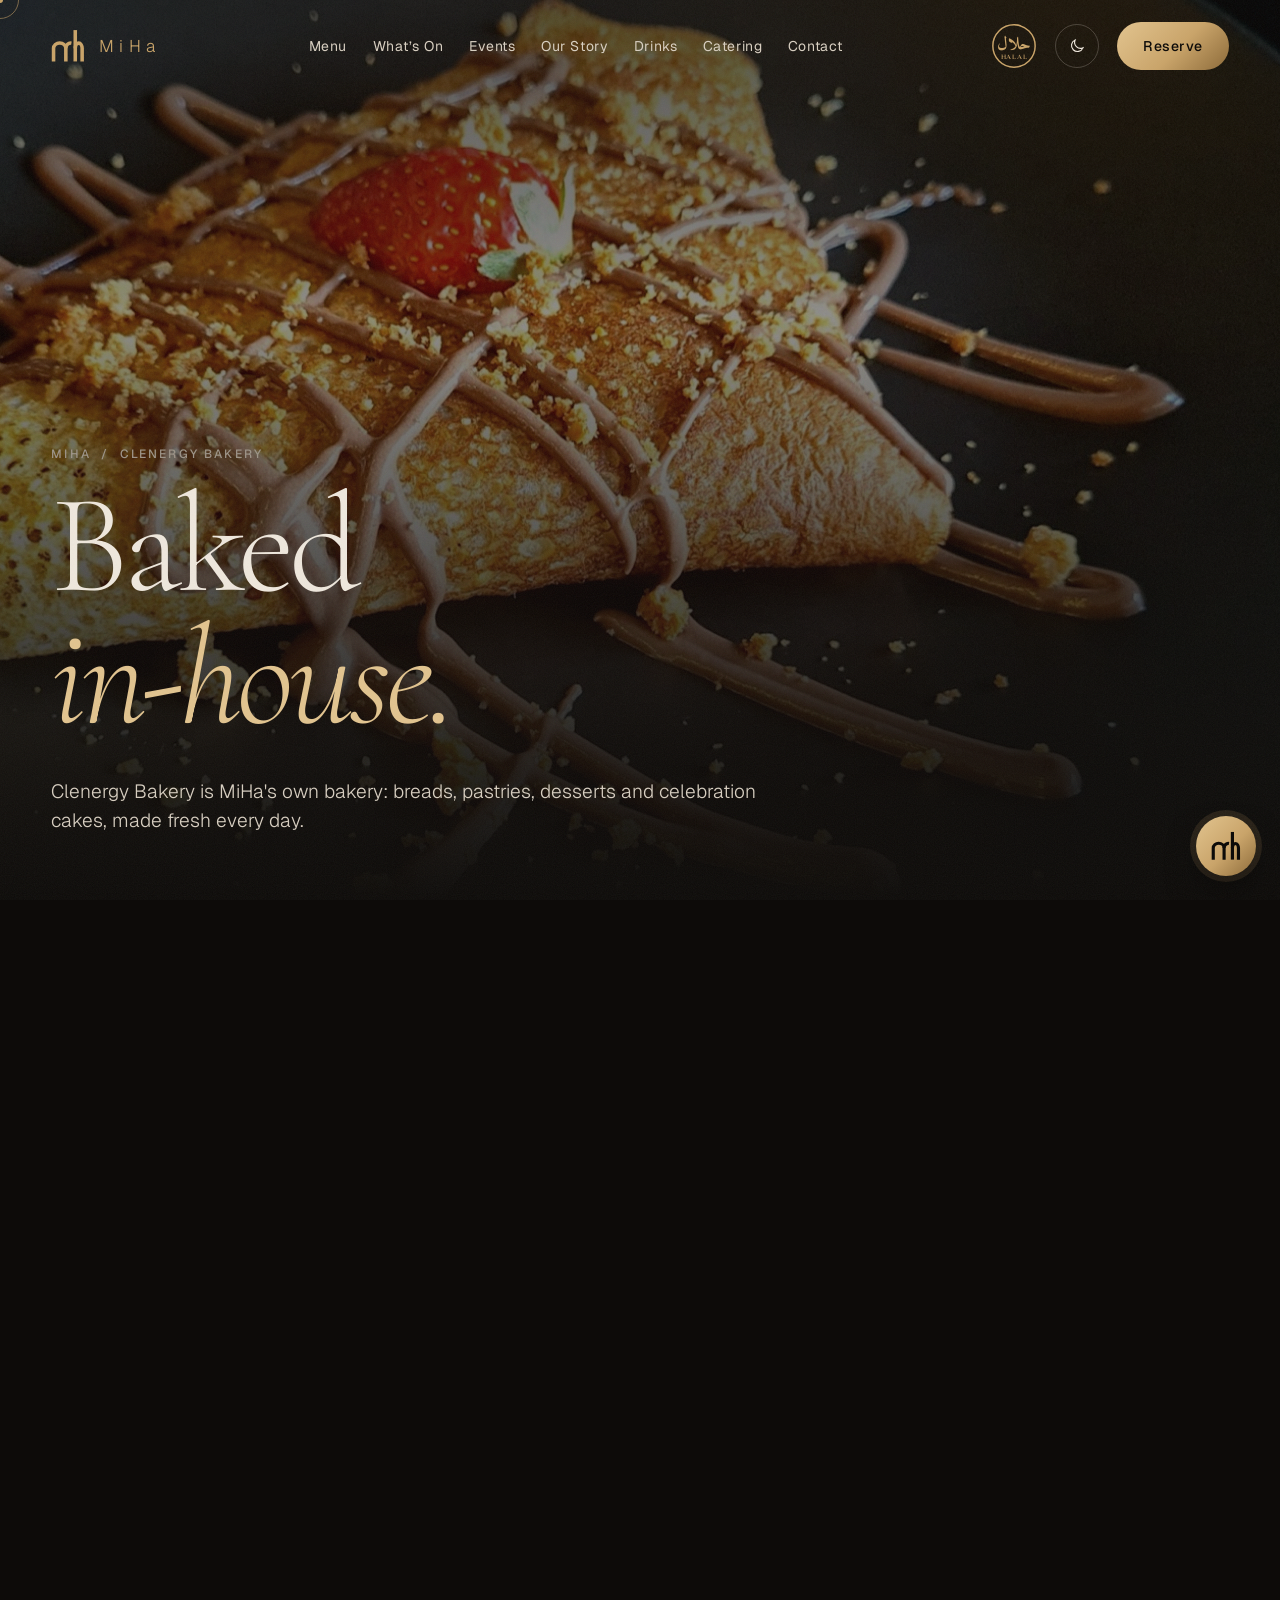
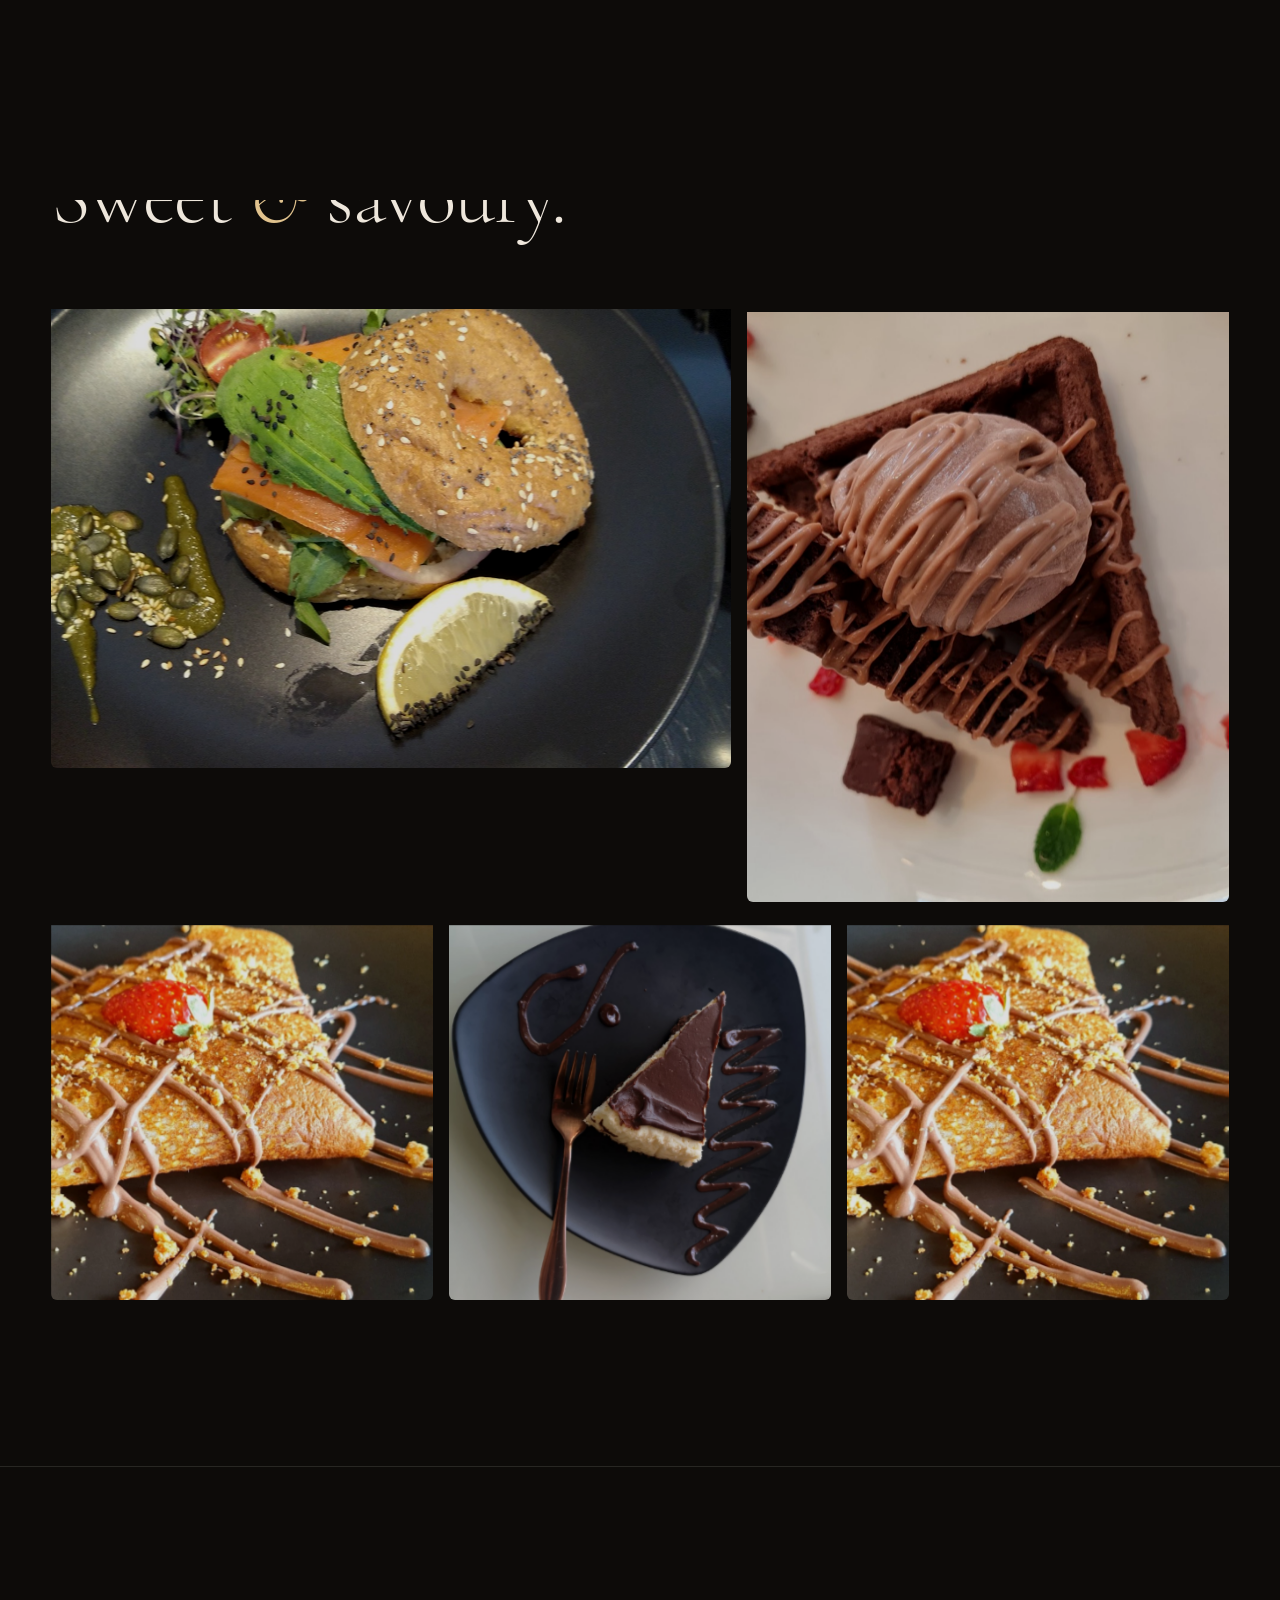
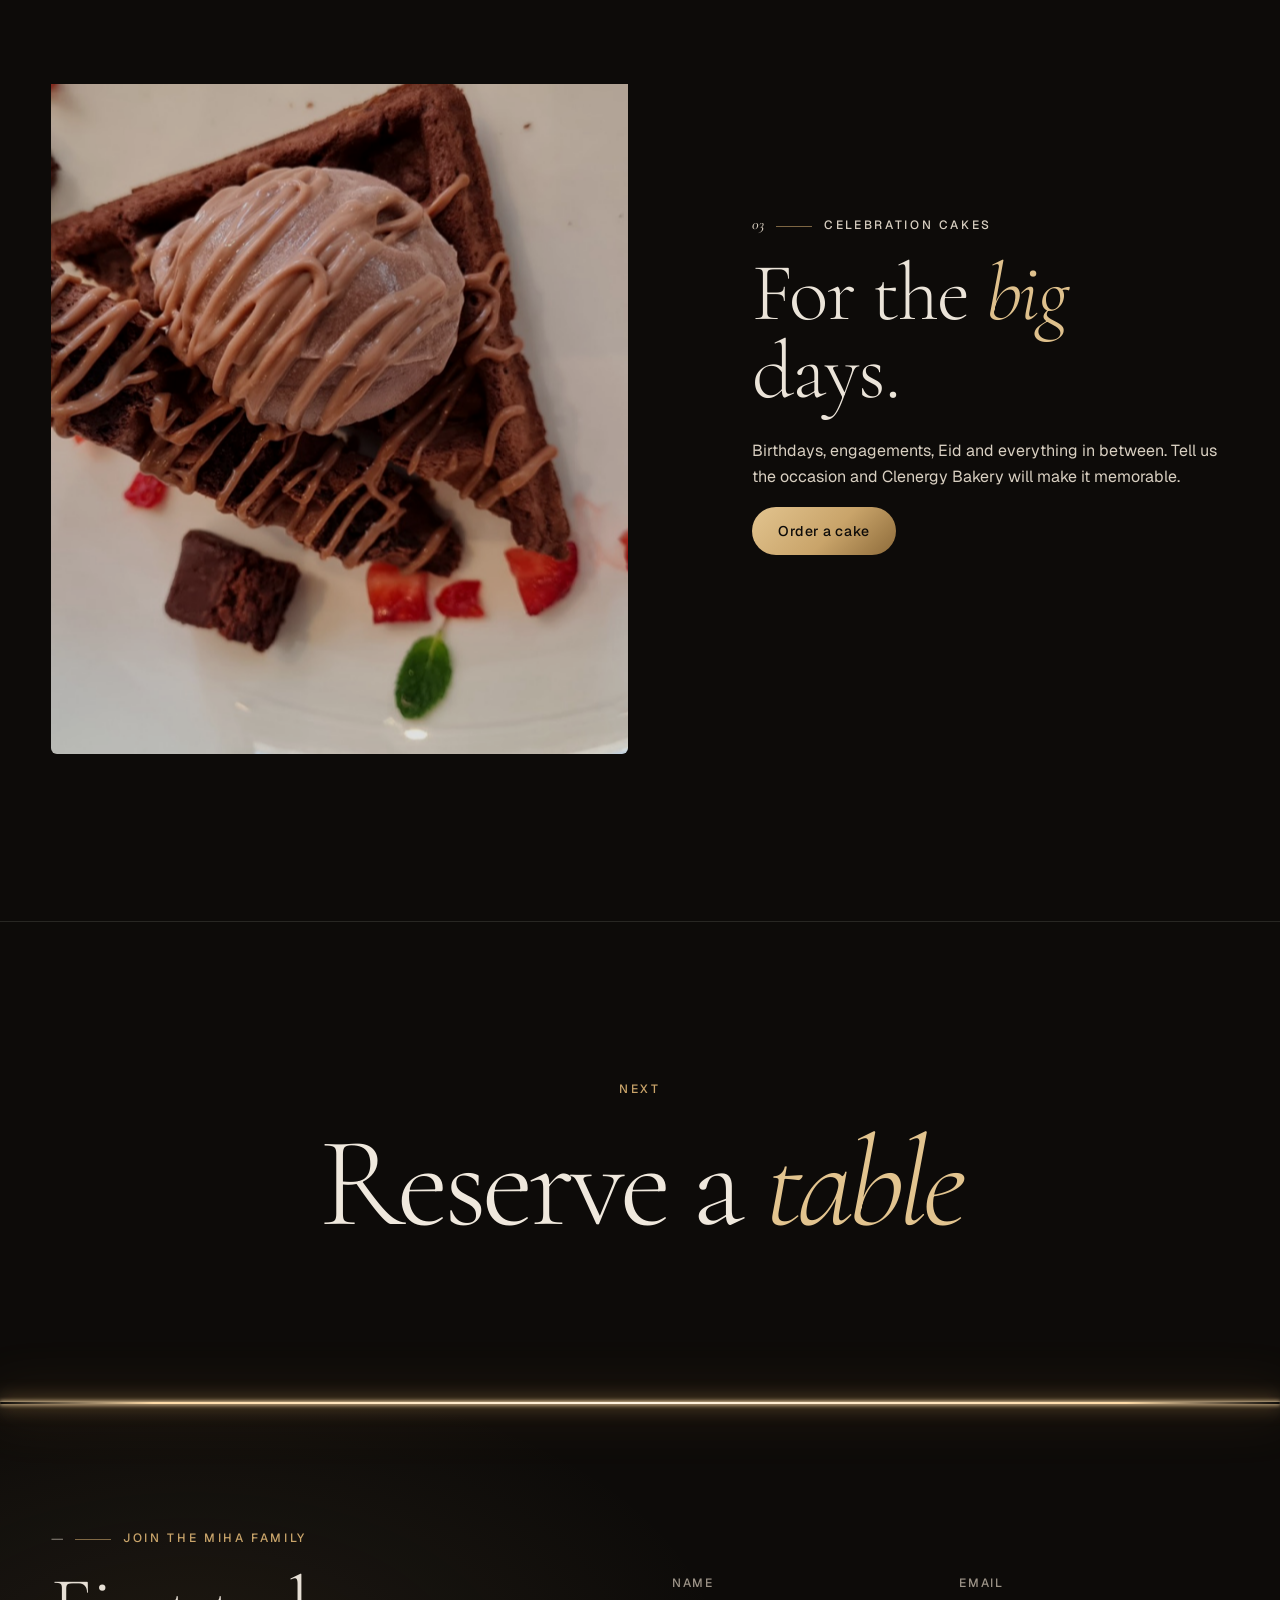
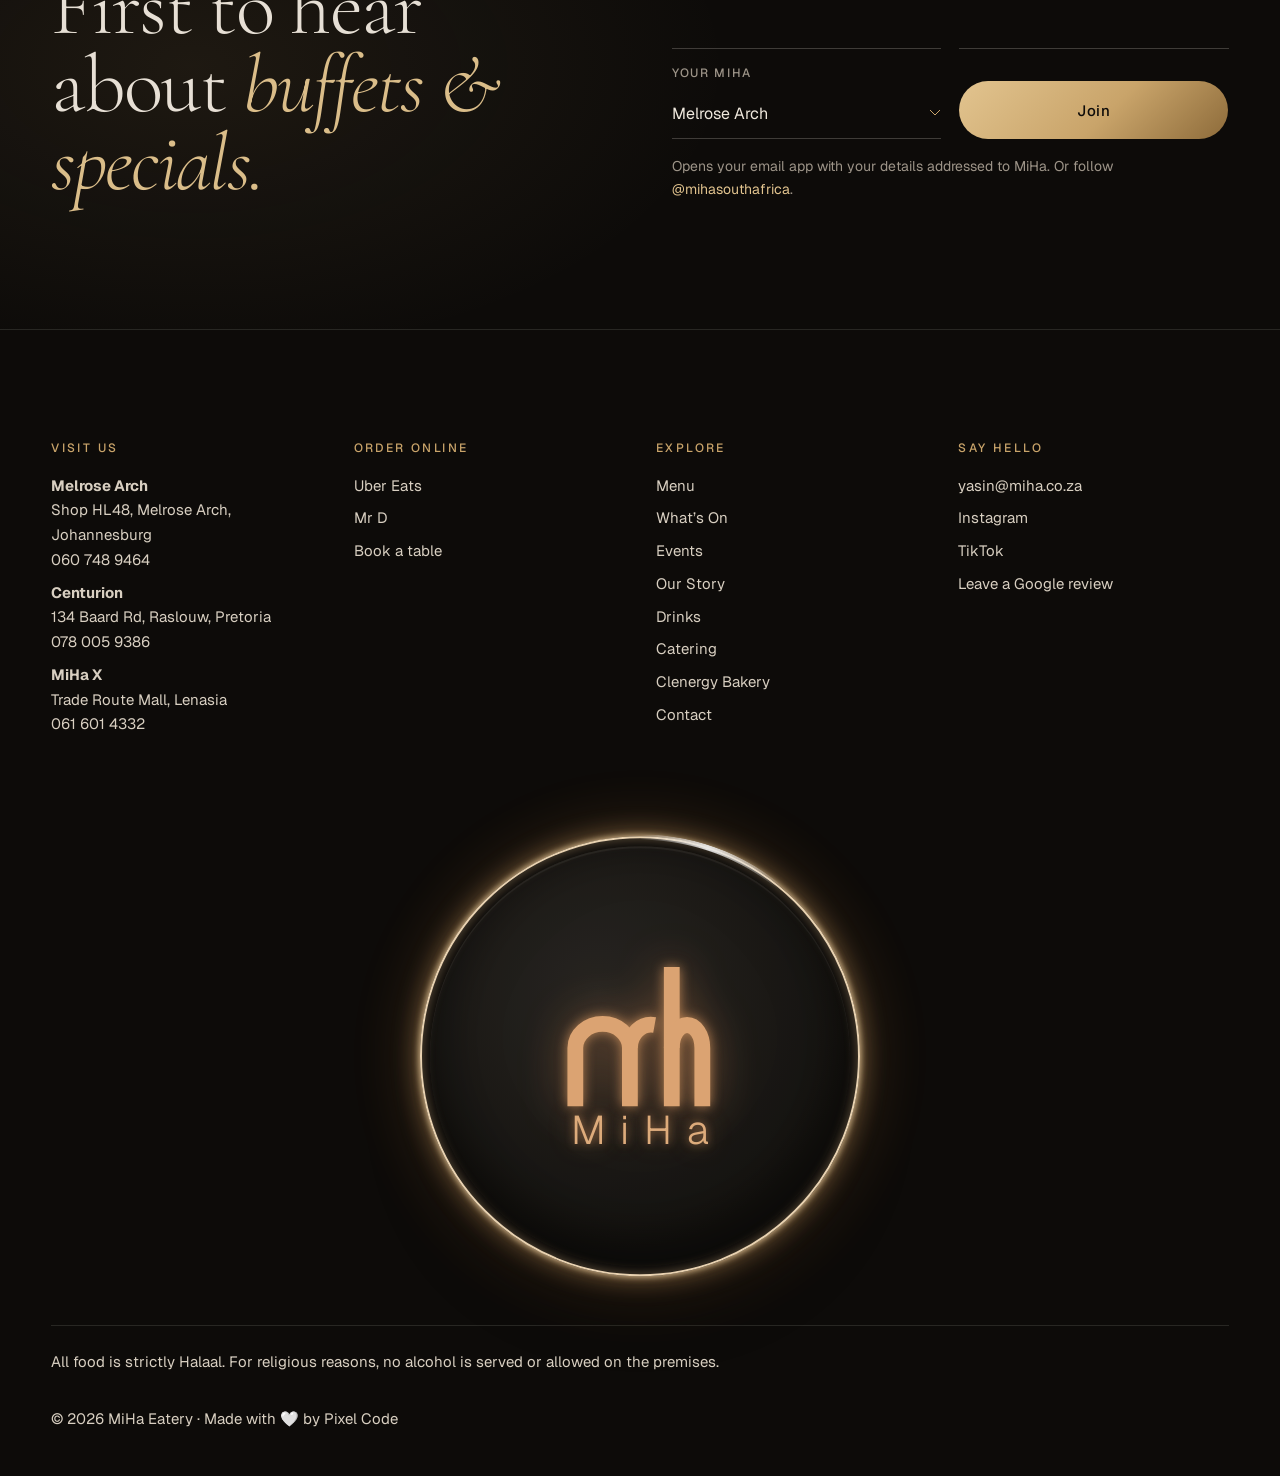
==== bakery.html @ 212f3169 "Menu v2 (signatures, search, My picks, kids & sides), luxury PDF menu, Drinks page, Ask MiHa deliver" ====
<!doctype html>
<html lang="en-ZA" class="no-js">
<head>
<meta charset="utf-8">
<meta name="viewport" content="width=device-width, initial-scale=1">
<title>Clenergy Bakery · MiHa Eatery</title>
<meta name="description" content="Clenergy Bakery: MiHa's in-house bakery for breads, pastries, desserts and celebration cakes.">
<meta name="theme-color" content="#0d0b09">
<meta property="og:type" content="website">
<meta property="og:site_name" content="MiHa Eatery">
<meta property="og:title" content="Clenergy Bakery · MiHa Eatery">
<meta property="og:description" content="Clenergy Bakery: MiHa's in-house bakery for breads, pastries, desserts and celebration cakes.">
<meta property="og:image" content="https://onlinepixelcode-collab.github.io/miha-website/img/brand/share.png?v=2">
<meta property="og:image:secure_url" content="https://onlinepixelcode-collab.github.io/miha-website/img/brand/share.png?v=2">
<meta property="og:image:type" content="image/png">
<meta property="og:image:width" content="1200">
<meta property="og:image:height" content="630">
<meta property="og:image:alt" content="MiHa Eatery logo">
<meta name="twitter:card" content="summary_large_image">
<meta name="twitter:title" content="Clenergy Bakery · MiHa Eatery">
<meta name="twitter:description" content="Clenergy Bakery: MiHa's in-house bakery for breads, pastries, desserts and celebration cakes.">
<meta name="twitter:image" content="https://onlinepixelcode-collab.github.io/miha-website/img/brand/share.png?v=2">
<link rel="icon" type="image/svg+xml" href="img/brand/mh-mark.svg">
<link rel="icon" type="image/png" sizes="32x32" href="img/brand/favicon-32.png">
<link rel="apple-touch-icon" href="img/brand/apple-touch-icon.png">
<link rel="preconnect" href="https://fonts.googleapis.com">
<link rel="preconnect" href="https://fonts.gstatic.com" crossorigin>
<link href="https://fonts.googleapis.com/css2?family=Amiri:wght@700&family=Cormorant+Garamond:ital,wght@0,300;0,400;0,500;0,700;1,300;1,400&family=Geist:wght@300;400;500;600&display=swap" rel="stylesheet">
<link rel="stylesheet" href="style.css?v=mws97zlf">
<script>document.documentElement.classList.replace('no-js','js');try{var t=localStorage.getItem('miha-theme');if(t)document.documentElement.dataset.theme=t}catch(e){}</script>
</head>
<body>
<a class="skip" href="#main">Skip to content</a>
<div class="curtain" aria-hidden="true"><svg class="mh curtain__mark" viewBox="40 50 440 430" fill="none" stroke="currentColor" stroke-width="46" aria-hidden="true"><path pathLength="1" d="M73 470V300a79.5 70 0 0 1 159 0v170"/><path pathLength="1" d="M232 300a62 68 0 0 1 72-67"/><path pathLength="1" d="M354 64v406"/><path pathLength="1" d="M354 300a44.5 67 0 0 1 89 0v170"/></svg><p class="curtain__word">MiHa</p></div>
<div class="cursor" aria-hidden="true"><div class="cursor__dot"></div><div class="cursor__ring"><span class="cursor__label"></span></div></div>
<div class="grain" aria-hidden="true"></div>

<header class="nav">
  <a class="nav__logo" href="index.html" data-title="MiHa" aria-label="MiHa Eatery, home"><svg class="mh " viewBox="40 50 440 430" fill="none" stroke="currentColor" stroke-width="46" aria-hidden="true"><path pathLength="1" d="M73 470V300a79.5 70 0 0 1 159 0v170"/><path pathLength="1" d="M232 300a62 68 0 0 1 72-67"/><path pathLength="1" d="M354 64v406"/><path pathLength="1" d="M354 300a44.5 67 0 0 1 89 0v170"/></svg><span>MiHa</span></a>
  <nav class="nav__links" aria-label="Main">
    <a href="menu.html">Menu</a>
    <a href="whats-on.html">What’s On</a>
    <a href="events.html">Events</a>
    <a href="story.html">Our Story</a>
    <a href="drinks.html">Drinks</a>
    <a href="catering.html">Catering</a>
    <a href="contact.html">Contact</a>
  </nav>
  <div class="nav__right">
    <span class="halal" role="img" aria-label="Strictly Halaal" title="Strictly Halaal"><svg viewBox="0 0 100 100" aria-hidden="true"><circle cx="50" cy="50" r="46" fill="none" stroke="currentColor" stroke-width="3.2"/><text x="50" y="56" text-anchor="middle" font-family="Amiri, 'Geeza Pro', 'Arabic Typesetting', serif" font-size="38" font-weight="700" fill="currentColor">حلال</text><text x="50" y="79" text-anchor="middle" font-family="'Cormorant Garamond', Georgia, serif" font-size="15" font-weight="700" letter-spacing="1.5" fill="currentColor">HALAL</text></svg></span>
    <button class="theme-toggle" type="button" aria-label="Switch to light theme"><svg class="i-moon" viewBox="0 0 24 24" fill="none" stroke="currentColor" stroke-width="1.5" aria-hidden="true"><path d="M20 14.5A8 8 0 019.5 4a8 8 0 1010.5 10.5z"/></svg><svg class="i-sun" viewBox="0 0 24 24" fill="none" stroke="currentColor" stroke-width="1.5" aria-hidden="true"><circle cx="12" cy="12" r="4"/><path d="M12 2v2M12 20v2M2 12h2M20 12h2M4.9 4.9l1.4 1.4M17.7 17.7l1.4 1.4M4.9 19.1l1.4-1.4M17.7 6.3l1.4-1.4"/></svg></button>
    <a class="btn btn--gold mag" href="reserve.html#book" data-cursor="Book"><span>Reserve</span></a>
    <button class="nav__burger" aria-label="Open menu" aria-expanded="false" aria-controls="drawer"><i></i><i></i></button>
  </div>
</header>
<div class="drawer" id="drawer" hidden>
  <nav aria-label="Mobile">
    <a href="index.html"><small>01</small>Home</a>
    <a href="menu.html"><small>02</small>Menu</a>
    <a href="whats-on.html"><small>03</small>What’s On</a>
    <a href="events.html"><small>04</small>Events</a>
    <a href="story.html"><small>05</small>Our Story</a>
    <a href="drinks.html"><small>06</small>Drinks</a>
    <a href="catering.html"><small>07</small>Catering</a>
    <a href="bakery.html"><small>08</small>Bakery</a>
    <a href="contact.html"><small>09</small>Contact</a>
    <a href="reserve.html#book"><small>10</small>Reserve</a>
  </nav>
  <p class="drawer__foot">Melrose Arch · Centurion<br>Strictly Halaal · Alcohol-free</p>
</div>
<main id="main">

<section class="phero">
  <div class="phero__media"><img src="img/miha/g-crepe.jpg" alt="" fetchpriority="high"></div>
  <div class="wrap">
    <p class="crumbs"><a href="index.html">MiHa</a> &nbsp;/&nbsp; Clenergy Bakery</p>
    <h1 class="display phero__title"><span class="line"><span>Baked</span></span><span class="line"><span><em>in-house.</em></span></span></h1>
    <div class="phero__row"><p class="lead">Clenergy Bakery is MiHa's own bakery: breads, pastries, desserts and celebration cakes, made fresh every day.</p></div>
  </div>
</section>
<section class="statement"><div class="wrap">
  <p class="eyebrow"><span class="num">01</span> The bakery</p>
  <p class="statement__text" data-words>Every loaf, pastry and dessert on the MiHa table starts in our own ovens. Proper butter, patient dough and nothing rushed.</p>
</div></section>
<section class="sec sec--line"><div class="wrap">
  <p class="eyebrow"><span class="num">02</span> From the ovens</p>
  <h2 class="h2">Sweet <em>&amp;</em> savoury.</h2>
  <div class="gallery">
    <figure class="g1" data-clip><img src="img/miha/g-bagel.jpg" alt="Clenergy Bakery breads" loading="lazy"></figure>
    <figure class="g2" data-clip><img src="img/miha/g-dessert-choc.jpg" alt="Caramel crunch cheesecake" loading="lazy"></figure>
    <figure class="g3" data-clip><img src="img/miha/g-crepe.jpg" alt="Freshly baked bread" loading="lazy"></figure>
    <figure class="g4" data-clip><img src="img/miha/g-tart.jpg" alt="Chocolate fondant" loading="lazy"></figure>
    <figure class="g5" data-clip><img src="img/miha/g-crepe.jpg" alt="Waffles with white chocolate and strawberries" loading="lazy"></figure>
  </div>
</div></section>
<section class="sec sec--line"><div class="wrap split">
  <figure class="split__img" data-clip><img src="img/miha/g-dessert-choc.jpg" alt="A slice of MiHa tiramisu" loading="lazy"></figure>
  <div class="split__txt">
    <p class="eyebrow"><span class="num">03</span> Celebration cakes</p>
    <h2 class="h2">For the <em>big</em> days.</h2>
    <p>Birthdays, engagements, Eid and everything in between. Tell us the occasion and Clenergy Bakery will make it memorable.</p>
    <p><a class="btn btn--gold mag" href="mailto:yasin@miha.co.za?subject=Celebration%20cake%20order"><span>Order a cake</span></a></p>
  </div>
</div></section>
<a class="next" href="reserve.html" data-title="Reserve a table" data-cursor="Next"><small>Next</small><strong>Reserve a <em>table</em></strong></a>
</main>

<section class="join" aria-labelledby="join-title">
  <div class="led led--edge" aria-hidden="true"></div>
  <div class="wrap join__grid">
    <div>
      <p class="eyebrow"><span class="num">—</span> Join the MiHa family</p>
      <h2 class="h2" id="join-title">First to hear about <em>buffets &amp; specials.</em></h2>
    </div>
    <form class="join__form" data-mailto="yasin@miha.co.za" data-subject="Join the MiHa family">
      <div class="field"><label for="j-name">Name</label><input id="j-name" name="name" autocomplete="name" required></div>
      <div class="field"><label for="j-email">Email</label><input id="j-email" name="email" type="email" autocomplete="email" required></div>
      <div class="field"><label for="j-branch">Your MiHa</label><select id="j-branch" name="branch"><option>Melrose Arch</option><option>Centurion</option><option>MiHa X Lenasia</option></select></div>
      <button class="btn btn--gold btn--lg mag" type="submit"><span>Join</span></button>
      <p class="form__note">Opens your email app with your details addressed to MiHa. Or follow <a href="https://www.instagram.com/mihasouthafrica/" target="_blank" rel="noopener">@mihasouthafrica</a>.</p>
      <p class="form__ok" hidden>Welcome to the family. Your email app should now be open, ready to send.</p>
    </form>
  </div>
</section>
<footer class="footer">
  <div class="wrap">
    <div class="footer__grid">
      <div><h3>Visit us</h3><p><b>Melrose Arch</b><br>Shop HL48, Melrose Arch, Johannesburg<br><a href="tel:+27607489464">060 748 9464</a></p><p><b>Centurion</b><br>134 Baard Rd, Raslouw, Pretoria<br><a href="tel:+27780059386">078 005 9386</a></p><p><b>MiHa X</b><br>Trade Route Mall, Lenasia<br><a href="tel:+27616014332">061 601 4332</a></p></div>
      <div><h3>Order online</h3><p><a href="https://www.ubereats.com/za/search?q=MiHa%20Melrose%20Arch" target="_blank" rel="noopener">Uber Eats</a></p><p><a href="https://www.mrdfood.com/" target="_blank" rel="noopener">Mr D</a></p><p><a href="reserve.html#book">Book a table</a></p></div>
      <div><h3>Explore</h3><p><a href="menu.html">Menu</a></p><p><a href="whats-on.html">What’s On</a></p><p><a href="events.html">Events</a></p><p><a href="story.html">Our Story</a></p><p><a href="drinks.html">Drinks</a></p><p><a href="catering.html">Catering</a></p><p><a href="bakery.html">Clenergy Bakery</a></p><p><a href="contact.html">Contact</a></p></div>
      <div><h3>Say hello</h3><p><a href="mailto:yasin@miha.co.za">yasin@miha.co.za</a></p><p><a href="https://www.instagram.com/mihasouthafrica/" target="_blank" rel="noopener">Instagram</a></p><p><a href="https://www.tiktok.com/@mihasouthafrica" target="_blank" rel="noopener">TikTok</a></p><p><a href="https://g.page/r/CccsfAQ77eEuEBM/review" target="_blank" rel="noopener">Leave a Google review</a></p></div>
    </div>
    <div class="footer__lockup sign" aria-hidden="true"><div class="sign__in"><svg class="mh " viewBox="40 50 440 430" fill="none" stroke="currentColor" stroke-width="46" aria-hidden="true"><path pathLength="1" d="M73 470V300a79.5 70 0 0 1 159 0v170"/><path pathLength="1" d="M232 300a62 68 0 0 1 72-67"/><path pathLength="1" d="M354 64v406"/><path pathLength="1" d="M354 300a44.5 67 0 0 1 89 0v170"/></svg><p>MiHa</p></div></div>
    <div class="footer__base">
      <p>All food is strictly Halaal. For religious reasons, no alcohol is served or allowed on the premises.</p>
      <p>© <span class="year">2026</span> MiHa Eatery · <span class="credit">Made with <span class="credit__heart" aria-label="love">🤍</span> by Pixel Code</span></p>
    </div>
  </div>
</footer>
<div class="mbar"><a href="reserve.html#book" class="mbar__main">Reserve</a><a href="tel:+27607489464">Call</a><a href="reserve.html#branches">Directions</a></div>
<script src="vendor/gsap.min.js?v=mws97zlf"></script>
<script src="vendor/ScrollTrigger.min.js?v=mws97zlf"></script>
<script src="vendor/lenis.min.js?v=mws97zlf"></script>
<script src="main.js?v=mws97zlf"></script>
<script src="concierge.js?v=mws97zlf"></script>
<script src="booking.js?v=mws97zlf"></script>
<script src="picks.js?v=mws97zlf"></script>
</body>
</html>
---- style.css ----
/* =========================================================
   MiHa Eatery — shared design system
   Ink, bone and brass. Cormorant Garamond + Geist.
   ========================================================= */
:root{
  --ink:#0d0b09;
  --ink-2:#15120f;
  --ink-3:#1e1a16;
  --bone:#efe8dd;
  --bone-2:#d8cfc1;
  --muted:#9d9488;
  --gold:#c9a46a;
  --gold-2:#e2c48f;
  --gold-deep:#8d6b3a;
  --line:rgba(239,232,221,.12);
  --line-2:rgba(239,232,221,.22);
  --serif:"Cormorant Garamond", "Times New Roman", serif;
  --sans:"Geist", system-ui, -apple-system, "Segoe UI", sans-serif;
  --wrap:1320px;
  --gut:clamp(20px,4vw,56px);
  --ease:cubic-bezier(.22,1,.36,1);
  --ease-io:cubic-bezier(.76,0,.24,1);
}
*,*::before,*::after{box-sizing:border-box}
html{-webkit-text-size-adjust:100%;scroll-behavior:auto}
html.lenis,html.lenis body{height:auto}
.lenis.lenis-smooth{scroll-behavior:auto!important}
body{margin:0;background:var(--ink);color:var(--bone);font:400 16px/1.65 var(--sans);-webkit-font-smoothing:antialiased;overflow-x:hidden}
img,video{display:block;max-width:100%}
a{color:inherit;text-decoration:none}
button{font:inherit;color:inherit;background:none;border:0;cursor:pointer}
h1,h2,h3,h4{margin:0;font-weight:400}
p{margin:0}
em{font-style:italic}
::selection{background:var(--gold);color:var(--ink)}
:focus-visible{outline:2px solid var(--gold);outline-offset:4px;border-radius:2px}

.wrap{width:100%;max-width:var(--wrap);margin-inline:auto;padding-inline:var(--gut)}
.skip{position:fixed;left:16px;top:-60px;z-index:200;background:var(--gold);color:var(--ink);padding:10px 16px;border-radius:40px;transition:top .3s}
.skip:focus{top:16px}

/* grain */
.grain{position:fixed;inset:-50%;z-index:90;pointer-events:none;opacity:.06;background-image:url("data:image/svg+xml,%3Csvg xmlns='http://www.w3.org/2000/svg' width='160' height='160'%3E%3Cfilter id='n'%3E%3CfeTurbulence type='fractalNoise' baseFrequency='.9' numOctaves='3' stitchTiles='stitch'/%3E%3C/filter%3E%3Crect width='100%25' height='100%25' filter='url(%23n)'/%3E%3C/svg%3E");animation:grain 8s steps(10) infinite}
@keyframes grain{0%,100%{transform:translate(0,0)}10%{transform:translate(-5%,-10%)}30%{transform:translate(3%,-15%)}50%{transform:translate(12%,9%)}70%{transform:translate(9%,4%)}90%{transform:translate(-1%,7%)}}

/* ---------- type ---------- */
.eyebrow{display:flex;align-items:center;gap:12px;font:500 12px/1 var(--sans);letter-spacing:.22em;text-transform:uppercase;color:var(--gold)}
.eyebrow .num{font-family:var(--serif);font-style:italic;font-size:15px;letter-spacing:0;text-transform:none;color:var(--bone-2)}
.eyebrow .num::after{content:"";display:inline-block;width:36px;height:1px;background:var(--gold);vertical-align:middle;margin-left:12px;opacity:.6}
.eyebrow .dot{width:6px;height:6px;border-radius:50%;background:var(--gold);box-shadow:0 0 0 4px rgba(201,164,106,.18)}
.h2{font:300 clamp(44px,6.4vw,104px)/.95 var(--serif);letter-spacing:-.02em;margin-top:22px}
.h2 em,.display em{color:var(--gold-2);font-weight:300}
.display{font:300 clamp(64px,11vw,190px)/.88 var(--serif);letter-spacing:-.035em}
.lead{font:300 clamp(18px,1.5vw,22px)/1.55 var(--sans);color:var(--bone-2);max-width:56ch}
.line{display:block;overflow:hidden;padding-bottom:.06em}
.line>span{display:block}
.muted{color:var(--muted)}

/* ---------- buttons ---------- */
.btn{position:relative;display:inline-flex;align-items:center;justify-content:center;gap:10px;min-height:48px;padding:0 26px;border-radius:999px;font:500 14px/1 var(--sans);letter-spacing:.04em;overflow:hidden;isolation:isolate;transition:transform .5s var(--ease),color .5s var(--ease),border-color .5s;will-change:transform}
.btn span{position:relative;z-index:2;display:inline-block;transition:transform .5s var(--ease)}
.btn::before{content:"";position:absolute;inset:0;z-index:1;border-radius:inherit;transform:translateY(101%);transition:transform .6s var(--ease)}
.btn:hover::before{transform:translateY(0)}
.btn:active{transform:scale(.97)}
.btn--gold{background:linear-gradient(135deg,var(--gold-2),var(--gold) 55%,var(--gold-deep));color:var(--ink)}
.btn--gold::before{background:var(--bone)}
.btn--ghost{border:1px solid var(--line-2);color:var(--bone)}
.btn--ghost::before{background:var(--bone)}
.btn--ghost:hover{color:var(--ink);border-color:var(--bone)}
.btn--lg{min-height:58px;padding:0 34px;font-size:15px}
.link-arrow{display:inline-flex;align-items:center;gap:8px;font:500 14px/1.2 var(--sans);letter-spacing:.03em;color:var(--bone);background:linear-gradient(var(--gold),var(--gold)) left bottom/0 1px no-repeat;padding:6px 0;transition:background-size .5s var(--ease),color .3s}
.link-arrow:hover{background-size:100% 1px;color:var(--gold-2)}

/* ---------- cursor ---------- */
.cursor{position:fixed;inset:0;pointer-events:none;z-index:150;display:none}
@media (hover:hover) and (pointer:fine){html.js .cursor{display:block} html.js body,html.js a,html.js button{cursor:none}}
.cursor__dot,.cursor__ring{position:absolute;left:0;top:0;border-radius:50%;transform:translate(-50%,-50%)}
.cursor__dot{width:6px;height:6px;background:var(--gold)}
.cursor__ring{width:38px;height:38px;border:1px solid rgba(201,164,106,.55);display:grid;place-items:center;transition:width .45s var(--ease),height .45s var(--ease),background .45s,border-color .45s}
.cursor__label{font:500 11px/1 var(--sans);letter-spacing:.14em;text-transform:uppercase;color:var(--ink);opacity:0;transition:opacity .3s}
.cursor.is-label .cursor__ring{width:92px;height:92px;background:var(--gold);border-color:var(--gold)}
.cursor.is-label .cursor__label{opacity:1}
.cursor.is-link .cursor__ring{width:58px;height:58px;border-color:var(--gold)}

/* ---------- loader ---------- */
.loader{position:fixed;inset:0;z-index:300;display:grid;place-items:center;pointer-events:none}
html.no-js .loader,html.seen .loader{display:none}
.loader__panel{position:absolute;left:0;right:0;height:50.5%;background:var(--ink)}
.loader__panel--top{top:0}.loader__panel--bottom{bottom:0}
.loader__inner{position:relative;text-align:center}
.loader__word{font:300 clamp(80px,16vw,220px)/1 var(--serif);letter-spacing:-.04em;display:flex;justify-content:center}
.loader__mi{display:inline-block;transform:translateX(-40vw);opacity:0}
.loader__ha{display:inline-block;transform:translateX(40vw);opacity:0;font-style:italic;color:var(--gold-2)}
.loader__line{width:min(320px,60vw);height:1px;background:var(--line);margin:22px auto 16px;overflow:hidden}
.loader__line i{display:block;height:100%;background:var(--gold);transform-origin:left;transform:scaleX(0)}
.loader__meta{display:flex;justify-content:space-between;width:min(320px,60vw);margin:auto;font:500 11px/1 var(--sans);letter-spacing:.22em;text-transform:uppercase;color:var(--muted)}
.loader__count{color:var(--gold)}

/* page curtain (transitions between pages) */
.curtain{position:fixed;inset:0;z-index:280;pointer-events:none;display:grid;place-items:center;background:var(--ink);transform:translateY(100%)}
.curtain__word{font:300 clamp(60px,10vw,140px)/1 var(--serif);letter-spacing:-.03em;opacity:0}
.curtain__word em{color:var(--gold-2)}
html.is-entering .curtain{transform:translateY(0)}

/* ---------- nav ---------- */
.nav{position:fixed;inset:0 0 auto;z-index:100;display:flex;align-items:center;justify-content:space-between;gap:24px;padding:22px var(--gut);transition:padding .5s var(--ease),background .5s,backdrop-filter .5s,transform .6s var(--ease)}
.nav.is-scrolled{padding-block:14px;background:rgba(13,11,9,.72);backdrop-filter:blur(14px) saturate(1.2);-webkit-backdrop-filter:blur(14px) saturate(1.2);border-bottom:1px solid var(--line)}
.nav.is-hidden{transform:translateY(-110%)}
.nav__logo{font:400 30px/1 var(--serif);letter-spacing:-.02em;display:flex;align-items:baseline}
.nav__logo em{color:var(--gold-2)}
.nav__links{display:flex;gap:32px}
.nav__links a{position:relative;font:400 14px/1 var(--sans);letter-spacing:.04em;color:var(--bone-2);padding:8px 0;transition:color .3s}
.nav__links a::after{content:"";position:absolute;left:0;right:0;bottom:2px;height:1px;background:var(--gold);transform:scaleX(0);transform-origin:right;transition:transform .5s var(--ease)}
.nav__links a:hover,.nav__links a[aria-current="page"]{color:var(--bone)}
.nav__links a:hover::after,.nav__links a[aria-current="page"]::after{transform:scaleX(1);transform-origin:left}
.nav__right{display:flex;align-items:center;gap:18px}
.nav__badge{font:500 11px/1 var(--sans);letter-spacing:.18em;text-transform:uppercase;color:var(--gold);border:1px solid rgba(201,164,106,.35);border-radius:999px;padding:9px 13px}
.nav__burger{display:none;width:48px;height:48px;border-radius:50%;border:1px solid var(--line-2);position:relative}
.nav__burger i{position:absolute;left:15px;right:15px;height:1px;background:var(--bone);transition:transform .5s var(--ease),top .5s var(--ease)}
.nav__burger i:first-child{top:20px}.nav__burger i:last-child{top:27px}
.nav__burger[aria-expanded="true"] i:first-child{top:23.5px;transform:rotate(45deg)}
.nav__burger[aria-expanded="true"] i:last-child{top:23.5px;transform:rotate(-45deg)}
.drawer{position:fixed;inset:0;z-index:95;background:var(--ink);display:flex;flex-direction:column;justify-content:center;padding:100px var(--gut) 40px;clip-path:inset(0 0 100% 0);transition:clip-path .8s var(--ease-io)}
.drawer.is-open{clip-path:inset(0 0 0 0)}
.drawer[hidden]{display:flex}
.drawer nav{display:flex;flex-direction:column;gap:6px}
.drawer nav a{font:300 clamp(40px,11vw,64px)/1.1 var(--serif);letter-spacing:-.02em;display:flex;align-items:baseline;gap:14px}
.drawer nav a small{font:500 12px var(--sans);color:var(--gold);letter-spacing:.1em}
.drawer__foot{margin-top:auto;color:var(--muted);font-size:14px;letter-spacing:.06em}

/* ---------- page hero (inner pages) ---------- */
.phero{position:relative;min-height:100svh;display:flex;align-items:flex-end;overflow:hidden;padding:140px 0 64px}
.phero__media{position:absolute;inset:0}
.phero__media img,.phero__media video{width:100%;height:100%;object-fit:cover;transform:scale(1.12)}
.phero::after{content:"";position:absolute;inset:0;background:linear-gradient(180deg,rgba(13,11,9,.55) 0%,rgba(13,11,9,.15) 35%,rgba(13,11,9,.85) 85%,var(--ink) 100%)}
.phero .wrap{position:relative;z-index:2}
.phero__title{margin:22px 0 28px}
.phero__row{display:flex;justify-content:space-between;align-items:flex-end;gap:32px;flex-wrap:wrap}
.crumbs{font:500 12px var(--sans);letter-spacing:.18em;text-transform:uppercase;color:var(--muted)}
.crumbs a:hover{color:var(--gold)}

/* ---------- home hero ---------- */
.hero{position:relative;height:100svh;min-height:680px;overflow:hidden;display:flex;align-items:flex-end}
.hero__media{position:absolute;inset:0}
.hero__media img,.hero__media video{width:100%;height:100%;object-fit:cover;transform:scale(1.15)}
.hero__veil{position:absolute;inset:0;background:radial-gradient(120% 80% at 70% 30%,transparent 0%,rgba(13,11,9,.35) 50%,rgba(13,11,9,.9) 100%),linear-gradient(180deg,rgba(13,11,9,.6),transparent 30%,transparent 55%,var(--ink))}
.hero__content{position:relative;z-index:3;padding-bottom:120px}
.hero__title{font:300 clamp(64px,10.5vw,184px)/.86 var(--serif);letter-spacing:-.04em;margin:26px 0 36px}
.hero__title em{color:var(--gold-2)}
.hero__foot{display:flex;justify-content:space-between;align-items:flex-end;gap:32px;flex-wrap:wrap}
.hero__lead{max-width:40ch;color:var(--bone-2);font-size:17px}
.hero__actions{display:flex;gap:12px;flex-wrap:wrap}
.hero__float{position:absolute;inset:0;z-index:2;pointer-events:none}
.fcard{position:absolute;display:flex;align-items:center;gap:12px;padding:8px 18px 8px 8px;border-radius:18px;background:rgba(21,18,15,.55);border:1px solid rgba(239,232,221,.14);backdrop-filter:blur(16px);-webkit-backdrop-filter:blur(16px);box-shadow:0 30px 60px -20px rgba(0,0,0,.6)}
.fcard img{width:56px;height:56px;border-radius:12px;object-fit:cover}
.fcard b{display:block;font:400 19px/1.1 var(--serif)}
.fcard span{font:500 10px/1.4 var(--sans);letter-spacing:.16em;text-transform:uppercase;color:var(--gold)}
.fcard--a{top:22%;right:8%}
.fcard--b{top:44%;right:24%}
.fcard--c{top:30%;right:38%}
.hero__ticker{position:absolute;left:0;right:0;bottom:0;z-index:3;border-top:1px solid var(--line);overflow:hidden;padding:16px 0;background:rgba(13,11,9,.4);backdrop-filter:blur(6px)}
.ticker__track{display:flex;gap:36px;width:max-content;animation:tick 38s linear infinite;font:400 15px/1 var(--serif);font-style:italic;letter-spacing:.03em;color:var(--bone-2);white-space:nowrap}
.ticker__track i{color:var(--gold);font-style:normal;font-size:10px;align-self:center}
@keyframes tick{to{transform:translateX(-50%)}}
.hero__scroll{position:absolute;right:var(--gut);bottom:84px;z-index:3;display:flex;flex-direction:column;align-items:center;gap:10px;font:500 10px var(--sans);letter-spacing:.24em;text-transform:uppercase;color:var(--muted);writing-mode:vertical-rl}
.hero__scroll i{width:1px;height:56px;background:linear-gradient(var(--gold),transparent);animation:drip 2.2s var(--ease) infinite}
@keyframes drip{0%{transform:scaleY(0);transform-origin:top}50%{transform:scaleY(1);transform-origin:top}51%{transform-origin:bottom}100%{transform:scaleY(0);transform-origin:bottom}}

/* ---------- statement ---------- */
.statement{padding:clamp(120px,16vw,220px) 0}
.statement__text{font:300 clamp(32px,4.4vw,68px)/1.12 var(--serif);letter-spacing:-.015em;margin-top:40px;max-width:22ch*2}
.statement__text .w{opacity:.16;transition:opacity .2s}
html.no-js .statement__text .w{opacity:1}
.statement__pills{display:grid;grid-template-columns:repeat(3,1fr);gap:16px;margin-top:72px}
.pill{display:flex;gap:16px;align-items:flex-start;padding:24px;border:1px solid var(--line);border-radius:20px;transition:border-color .5s,transform .5s var(--ease),background .5s}
.pill:hover{border-color:rgba(201,164,106,.45);transform:translateY(-3px);background:var(--ink-2)}
.pill svg{flex:none;width:28px;height:28px;fill:none;stroke:var(--gold);stroke-width:1.3}
.pill b{display:block;font:400 24px/1.1 var(--serif);margin-bottom:4px}
.pill span{color:var(--muted);font-size:14px}

/* ---------- signature wheel ---------- */
.signature{position:relative}
.signature__pin{position:relative;height:100svh;overflow:hidden;display:flex;align-items:center}
.signature__grid{position:relative;z-index:2}
.signature__copy{max-width:520px}
.sig-list{list-style:none;padding:0;margin:44px 0 36px;border-top:1px solid var(--line)}
.sig-list li{display:grid;grid-template-columns:44px 1fr auto;gap:16px;align-items:baseline;padding:18px 0;border-bottom:1px solid var(--line);cursor:pointer;transition:opacity .5s,padding .5s var(--ease)}
.sig-list li:not(.is-active){opacity:.38}
.sig-list li:hover{opacity:.8}
.sig-list li.is-active{padding-left:10px}
.sig-list__n{font:italic 300 18px var(--serif);color:var(--gold)}
.sig-list h3{font:400 28px/1.1 var(--serif)}
.sig-list p{color:var(--muted);font-size:14px;max-height:0;overflow:hidden;transition:max-height .6s var(--ease),margin .6s}
.sig-list li.is-active p{max-height:60px;margin-top:6px}
.sig-list__p{font:400 18px var(--serif);color:var(--gold-2)}
.wheel{position:absolute;top:50%;right:calc(-1 * min(46vw,620px));width:min(92vw,1240px);aspect-ratio:1;transform:translateY(-50%);z-index:1}
.wheel__disc{position:absolute;inset:0;border-radius:50%;background:radial-gradient(circle,#1d1915 0%,#120f0c 62%,transparent 63%);will-change:transform}
.wheel__ring{position:absolute;inset:6%;border-radius:50%;border:1px dashed rgba(201,164,106,.22)}
.wheel__ring::after{content:"";position:absolute;inset:18%;border-radius:50%;border:1px solid rgba(239,232,221,.06)}
.wheel__plate{position:absolute;left:50%;top:50%;width:30%;aspect-ratio:1;margin:-15% 0 0 -15%;transform:rotate(var(--a)) translateY(-118%) rotate(calc(-1 * var(--a)));}
.wheel__plate img{width:100%;height:100%;object-fit:cover;border-radius:50%;box-shadow:0 40px 80px -20px rgba(0,0,0,.85),0 0 0 1px rgba(239,232,221,.08);transform:rotate(var(--spin,0deg))}
.wheel__count{position:absolute;left:4%;top:50%;transform:translateY(-50%);display:none}

/* ---------- day (horizontal) ---------- */
.day{position:relative}
.day__pin{height:100svh;display:flex;flex-direction:column;justify-content:center;overflow:hidden;gap:48px}
.day__track{display:flex;gap:32px;padding-left:var(--gut);width:max-content;will-change:transform}
.slot{position:relative;width:min(36vw,520px);flex:none}
.slot__img{margin:0;aspect-ratio:4/5;overflow:hidden;border-radius:6px}
.slot__img img{width:100%;height:100%;object-fit:cover;transform:scale(1.08);transition:transform 1.2s var(--ease)}
.slot:hover .slot__img img{transform:scale(1.02)}
.slot__txt{position:absolute;left:24px;right:24px;bottom:24px;padding:22px;border-radius:14px;background:rgba(13,11,9,.62);backdrop-filter:blur(12px);-webkit-backdrop-filter:blur(12px);border:1px solid var(--line)}
.slot__time{font:300 44px/1 var(--serif);color:var(--gold-2);letter-spacing:-.02em}
.slot__txt h3{font:500 12px var(--sans);letter-spacing:.2em;text-transform:uppercase;margin:8px 0 8px}
.slot__txt p{color:var(--bone-2);font-size:15px}
.slot--end{display:flex;flex-direction:column;justify-content:center;gap:28px;padding:0 6vw 0 2vw;width:min(36vw,480px)}
.slot--end p{font:300 clamp(34px,3.4vw,52px)/1.1 var(--serif)}
.slot--end em{color:var(--muted);font-size:.55em;display:block;margin-top:10px}
.day__bar{margin:0 var(--gut);height:1px;background:var(--line)}
.day__bar i{display:block;height:100%;background:var(--gold);transform-origin:left;transform:scaleX(0)}

/* ---------- story / split ---------- */
.story{padding:clamp(110px,14vw,200px) 0}
.story__grid{display:grid;grid-template-columns:repeat(12,1fr);gap:24px;align-items:start}
.story__img{margin:0;overflow:hidden;border-radius:6px}
.story__img img{width:100%;height:100%;object-fit:cover}
.story__img--tall{grid-column:1/6;aspect-ratio:4/5}
.story__copy{grid-column:7/13;padding-top:4vw}
.story__copy .h2{margin-bottom:32px}
.story__lead{font:300 24px/1.45 var(--serif);color:var(--bone);margin-bottom:20px}
.story__lead strong{font-weight:500;color:var(--gold-2)}
.story__copy p+p{color:var(--muted)}
.story__img--small{grid-column:9/13;aspect-ratio:1;margin-top:-6vw}
.stats{display:grid;grid-template-columns:repeat(4,1fr);margin:48px 0 0;border-top:1px solid var(--line)}
.stats div{padding:22px 0 0}
.stats dt{font:500 11px var(--sans);letter-spacing:.18em;text-transform:uppercase;color:var(--muted);order:2}
.stats dd{margin:0 0 6px;font:300 clamp(48px,5vw,76px)/1 var(--serif);color:var(--gold-2);letter-spacing:-.03em}
.stats div{display:flex;flex-direction:column-reverse}

/* ---------- bleed ---------- */
.bleed{position:relative;height:120svh;overflow:hidden;display:flex;align-items:center}
.bleed__img{position:absolute;inset:-10% 0;margin:0}
.bleed__img img{width:100%;height:100%;object-fit:cover}
.bleed::after{content:"";position:absolute;inset:0;background:linear-gradient(180deg,var(--ink),rgba(13,11,9,.3) 25%,rgba(13,11,9,.3) 75%,var(--ink))}
.bleed__quote{position:relative;z-index:2;font:300 clamp(48px,7.4vw,128px)/.95 var(--serif);letter-spacing:-.03em}
.bleed__quote span{display:block}
.bleed__quote span+span{padding-left:12vw}
.bleed__quote em{color:var(--gold-2)}

/* ---------- menu ---------- */
.menu{padding:clamp(110px,14vw,200px) 0}
.menu__head{display:flex;justify-content:space-between;align-items:flex-end;gap:32px;flex-wrap:wrap;margin-bottom:72px}
.menu__grid{display:grid;grid-template-columns:1fr minmax(260px,.8fr) 1fr;gap:clamp(32px,4vw,72px);align-items:start}
.menu__img{margin:0;aspect-ratio:3/4;overflow:hidden;border-radius:999px 999px 6px 6px;position:sticky;top:110px}
.menu__img img{width:100%;height:100%;object-fit:cover}
.menu__cat{font:500 12px var(--sans);letter-spacing:.22em;text-transform:uppercase;color:var(--gold);margin:0 0 18px;padding-bottom:14px;border-bottom:1px solid var(--line)}
.menu__cat:not(:first-child){margin-top:52px}
.menu__list{list-style:none;padding:0;margin:0}
.menu__list li{display:grid;grid-template-columns:auto 1fr auto;column-gap:12px;align-items:baseline;padding:12px 0}
.menu__list span{font:400 24px/1.2 var(--serif)}
.menu__list i{border-bottom:1px dotted rgba(239,232,221,.28);transform:translateY(-6px)}
.menu__list b{font:400 20px var(--serif);color:var(--gold-2)}
.menu__list small{grid-column:1/-1;color:var(--muted);font-size:14px;margin-top:2px}

/* full menu page */
.mtabs{position:sticky;top:76px;z-index:20;background:rgba(13,11,9,.85);backdrop-filter:blur(12px);-webkit-backdrop-filter:blur(12px);border-block:1px solid var(--line)}
.mtabs__in{display:flex;gap:6px;overflow-x:auto;padding-block:12px;scrollbar-width:none}
.mtabs a{flex:none;padding:12px 18px;border-radius:999px;font:500 13px/1 var(--sans);letter-spacing:.08em;color:var(--bone-2);border:1px solid transparent;transition:all .4s var(--ease)}
.mtabs a:hover{border-color:var(--line-2);color:var(--bone)}
.mtabs a.is-active{background:var(--gold);color:var(--ink)}
.mfilters{display:flex;gap:10px;flex-wrap:wrap;margin-top:28px}
.mfilters button{padding:10px 16px;min-height:44px;border-radius:999px;border:1px solid var(--line-2);font:500 13px var(--sans);letter-spacing:.06em;color:var(--bone-2);transition:all .4s var(--ease)}
.mfilters button[aria-pressed="true"]{background:var(--bone);color:var(--ink);border-color:var(--bone)}
.msec{padding:96px 0 40px;scroll-margin-top:140px}
.msec__grid{display:grid;grid-template-columns:5fr 7fr;gap:clamp(32px,5vw,96px);align-items:start}
.msec__img{margin:0;aspect-ratio:4/5;overflow:hidden;border-radius:6px;position:sticky;top:160px}
.msec__img img{width:100%;height:100%;object-fit:cover}
.msec__title{font:300 clamp(48px,6vw,96px)/1 var(--serif);letter-spacing:-.02em;margin-bottom:28px}
.msec__title em{color:var(--gold-2)}
.dish{display:grid;grid-template-columns:1fr auto;gap:6px 18px;padding:22px 0;border-bottom:1px solid var(--line);transition:padding .5s var(--ease),opacity .4s}
.dish:hover{padding-left:12px}
.dish h3{font:400 28px/1.15 var(--serif);display:flex;align-items:center;gap:10px;flex-wrap:wrap}
.dish .price{font:400 22px var(--serif);color:var(--gold-2)}
.dish p{grid-column:1/-1;color:var(--muted);font-size:15px}
.tag{font:500 10px/1 var(--sans);letter-spacing:.14em;text-transform:uppercase;padding:6px 8px;border-radius:999px;border:1px solid rgba(201,164,106,.4);color:var(--gold)}
.dish.is-hidden{display:none}

/* ---------- homes ---------- */
.homes{padding:clamp(110px,14vw,200px) 0}
.homes__grid{display:grid;grid-template-columns:1fr 1fr;gap:24px;margin-top:64px}
.home{border:1px solid var(--line);border-radius:10px;overflow:hidden;background:var(--ink-2);transition:border-color .5s,transform .6s var(--ease)}
.home:hover{border-color:rgba(201,164,106,.4);transform:translateY(-4px)}
.home__img{display:block;aspect-ratio:16/10;overflow:hidden}
.home__img img{width:100%;height:100%;object-fit:cover;transition:transform 1.2s var(--ease)}
.home:hover .home__img img{transform:scale(1.04)}
.home__body{padding:clamp(24px,3vw,40px)}
.home__top{display:flex;justify-content:space-between;align-items:center;gap:16px;flex-wrap:wrap}
.home h3{font:300 44px/1 var(--serif);letter-spacing:-.02em}
.status{display:inline-flex;align-items:center;gap:8px;font:500 12px var(--sans);letter-spacing:.08em;color:var(--bone-2);padding:8px 12px;border-radius:999px;border:1px solid var(--line-2)}
.status i{width:8px;height:8px;border-radius:50%;background:var(--muted)}
.status.is-open i{background:#7fc28a;box-shadow:0 0 0 4px rgba(127,194,138,.18);animation:pulse 2s infinite}
.status.is-closed i{background:#c97a6a}
@keyframes pulse{50%{box-shadow:0 0 0 8px rgba(127,194,138,0)}}
.status em{font-style:normal}
.home__addr{color:var(--muted);margin:10px 0 22px}
.hours{width:100%;border-collapse:collapse;margin-bottom:28px}
.hours th,.hours td{padding:10px 0;border-top:1px solid var(--line);font-size:15px;text-align:left}
.hours th{font-weight:400;color:var(--muted)}
.hours td{text-align:right;font-variant-numeric:tabular-nums}
.hours tr.is-today th,.hours tr.is-today td{color:var(--gold-2)}
.home__actions{display:flex;align-items:center;gap:22px;flex-wrap:wrap}

/* ---------- cards (beyond) ---------- */
.beyond{padding:clamp(110px,14vw,200px) 0;border-top:1px solid var(--line)}
.beyond__grid{display:grid;grid-template-columns:repeat(3,1fr);gap:24px;margin-top:64px}
.bcard{display:block;transition:transform .6s var(--ease)}
.bcard:hover{transform:translateY(-4px)}
.bcard figure{margin:0 0 22px;aspect-ratio:4/5;overflow:hidden;border-radius:6px}
.bcard img{width:100%;height:100%;object-fit:cover;transition:transform 1.2s var(--ease)}
.bcard:hover img{transform:scale(1.04)}
.bcard h3{font:300 36px/1.05 var(--serif);margin-bottom:8px}
.bcard p{color:var(--muted);margin-bottom:12px}

/* ---------- reserve close ---------- */
.reserve{position:relative;min-height:100svh;display:flex;align-items:center;overflow:hidden;padding:120px 0}
.reserve__img{position:absolute;right:-12vw;top:50%;width:min(80vw,900px);aspect-ratio:1;margin:0;transform:translateY(-50%);border-radius:50%;overflow:hidden;opacity:.55}
.reserve__img img{width:100%;height:100%;object-fit:cover}
.reserve__inner{position:relative;z-index:2}
.reserve__title{font:300 clamp(64px,11vw,190px)/.86 var(--serif);letter-spacing:-.04em;margin:24px 0 28px}
.reserve__title em{color:var(--gold-2)}
.reserve__lead{font-size:18px;color:var(--bone-2);margin-bottom:36px}
.reserve__actions{display:flex;gap:12px;flex-wrap:wrap}
.reserve__small{margin-top:36px;color:var(--muted);font-size:14px}
.reserve__small a{color:var(--gold-2)}

/* ---------- generic sections for inner pages ---------- */
.sec{padding:clamp(100px,13vw,180px) 0}
.sec--line{border-top:1px solid var(--line)}
.split{display:grid;grid-template-columns:repeat(12,1fr);gap:24px;align-items:center}
.split__img{grid-column:1/7;margin:0;aspect-ratio:4/5;overflow:hidden;border-radius:6px}
.split__img img{width:100%;height:100%;object-fit:cover}
.split__txt{grid-column:8/13}
.split--rev .split__img{grid-column:7/13;order:2}
.split--rev .split__txt{grid-column:1/6}
.split__txt .h2{margin-bottom:28px}
.split__txt p{color:var(--bone-2);margin-bottom:16px}
.gallery{display:grid;grid-template-columns:repeat(12,1fr);gap:16px;margin-top:64px}
.gallery figure{margin:0;overflow:hidden;border-radius:6px}
.gallery img{width:100%;height:100%;object-fit:cover;transition:transform 1.2s var(--ease)}
.gallery figure:hover img{transform:scale(1.03)}
.g1{grid-column:span 7;aspect-ratio:16/11}.g2{grid-column:span 5;aspect-ratio:4/5}
.g3{grid-column:span 4;aspect-ratio:1}.g4{grid-column:span 4;aspect-ratio:1}.g5{grid-column:span 4;aspect-ratio:1}
.steps{display:grid;grid-template-columns:repeat(3,1fr);gap:24px;margin-top:64px;counter-reset:s}
.step{padding:32px;border:1px solid var(--line);border-radius:14px;transition:border-color .5s,transform .5s var(--ease)}
.step:hover{border-color:rgba(201,164,106,.4);transform:translateY(-3px)}
.step b{font:300 64px/1 var(--serif);color:var(--gold-2)}
.step h3{font:400 30px/1.1 var(--serif);margin:16px 0 10px}
.step p{color:var(--muted)}
.timeline{margin-top:64px;border-top:1px solid var(--line)}
.tl{display:grid;grid-template-columns:200px 1fr 1fr;gap:32px;padding:36px 0;border-bottom:1px solid var(--line);align-items:center}
.tl b{font:300 64px/1 var(--serif);color:var(--gold-2);letter-spacing:-.03em}
.tl h3{font:400 32px/1.1 var(--serif)}
.tl p{color:var(--muted)}

/* forms */
.form{display:grid;grid-template-columns:1fr 1fr;gap:18px}
.field{display:flex;flex-direction:column;gap:8px}
.field--full{grid-column:1/-1}
.field label{font:500 12px var(--sans);letter-spacing:.14em;text-transform:uppercase;color:var(--muted)}
.field input,.field select,.field textarea{font:400 16px var(--sans);color:var(--bone);background:transparent;border:0;border-bottom:1px solid var(--line-2);padding:14px 0;border-radius:0;transition:border-color .4s;-webkit-appearance:none;appearance:none}
.field select{background:url("data:image/svg+xml,%3Csvg xmlns='http://www.w3.org/2000/svg' width='12' height='8'%3E%3Cpath d='M1 1l5 5 5-5' fill='none' stroke='%23c9a46a'/%3E%3C/svg%3E") right center no-repeat}
.field select option{background:var(--ink)}
.field textarea{min-height:120px;resize:vertical}
.field input:focus,.field select:focus,.field textarea:focus{outline:none;border-color:var(--gold)}
.form__note{grid-column:1/-1;color:var(--muted);font-size:14px}
.form__ok{grid-column:1/-1;color:var(--gold-2);font:400 22px var(--serif)}

/* branch chooser (reserve page) */
.chooser{display:grid;grid-template-columns:1fr 1fr;gap:24px;margin-top:56px}
.choice{position:relative;min-height:70svh;border-radius:10px;overflow:hidden;display:flex;align-items:flex-end;padding:clamp(24px,3vw,44px);isolation:isolate}
.choice img{position:absolute;inset:0;width:100%;height:100%;object-fit:cover;z-index:-2;transition:transform 1.4s var(--ease)}
.choice::before{content:"";position:absolute;inset:0;z-index:-1;background:linear-gradient(180deg,transparent 30%,rgba(13,11,9,.92))}
.choice:hover img{transform:scale(1.05)}
.choice h3{font:300 clamp(48px,5vw,80px)/1 var(--serif);letter-spacing:-.02em;margin-bottom:10px}
.choice p{color:var(--bone-2);margin-bottom:22px}

/* ---------- next page link ---------- */
.next{display:block;padding:clamp(90px,12vw,170px) 0;border-top:1px solid var(--line);text-align:center;transition:background .6s}
.next:hover{background:var(--ink-2)}
.next small{font:500 12px var(--sans);letter-spacing:.22em;text-transform:uppercase;color:var(--gold)}
.next strong{display:block;font:300 clamp(64px,10vw,170px)/1 var(--serif);letter-spacing:-.04em;margin-top:18px;transition:letter-spacing .8s var(--ease)}
.next:hover strong{letter-spacing:-.01em}
.next strong em{color:var(--gold-2)}

/* ---------- footer ---------- */
.footer{padding:110px 0 36px;border-top:1px solid var(--line);background:var(--ink)}
.footer__grid{display:grid;grid-template-columns:repeat(4,1fr);gap:32px}
.footer h3{font:500 12px var(--sans);letter-spacing:.2em;text-transform:uppercase;color:var(--gold);margin-bottom:18px}
.footer p{color:var(--bone-2);margin-bottom:8px;font-size:15px}
.footer a{background:linear-gradient(var(--gold),var(--gold)) left bottom/0 1px no-repeat;transition:background-size .5s var(--ease),color .3s;padding:4px 0}
.footer a:hover{background-size:100% 1px;color:var(--gold-2)}
.footer .footer__word{font:300 clamp(120px,26vw,420px)/.8 var(--serif);letter-spacing:-.06em;text-align:center;margin:90px 0 40px;background:linear-gradient(180deg,var(--bone) 0%,rgba(239,232,221,.08) 100%);-webkit-background-clip:text;background-clip:text;color:transparent}
.footer__word em{background:linear-gradient(180deg,var(--gold-2),rgba(201,164,106,.08));-webkit-background-clip:text;background-clip:text}
.footer__base{display:flex;justify-content:space-between;gap:24px;flex-wrap:wrap;padding-top:24px;border-top:1px solid var(--line);font-size:13px;color:var(--muted)}

/* mobile bar */
.mbar{display:none}

/* ---------- reveal helpers (JS adds) ---------- */
html.js [data-reveal]{opacity:0;transform:translateY(40px)}
html.js [data-clip]{clip-path:inset(100% 0 0 0)}

/* ---------- responsive ---------- */
@media (max-width:1100px){
  .nav__links{display:none}
  .nav__burger{display:block}
  .nav__badge{display:none}
  .fcard--c{display:none}
}
@media (max-width:900px){
  .statement__pills,.beyond__grid,.steps{grid-template-columns:1fr}
  .story__grid,.split{grid-template-columns:1fr}
  .story__img--tall,.story__copy,.story__img--small,.split__img,.split__txt,.split--rev .split__img,.split--rev .split__txt{grid-column:1/-1;order:0}
  .story__img--small{margin-top:0;width:60%;justify-self:end}
  .stats{grid-template-columns:repeat(2,1fr)}
  .menu__grid{grid-template-columns:1fr}
  .menu__img{position:relative;top:0;max-height:70svh;width:100%}
  .homes__grid,.chooser{grid-template-columns:1fr}
  .msec__grid{grid-template-columns:1fr}
  .msec__img{position:relative;top:0;aspect-ratio:16/10}
  .footer__grid{grid-template-columns:1fr 1fr}
  .tl{grid-template-columns:1fr;gap:10px}
  .form{grid-template-columns:1fr}
  .gallery .g1,.gallery .g2{grid-column:span 12}
  .gallery .g3,.gallery .g4,.gallery .g5{grid-column:span 6}
  .slot{width:76vw}
  .slot--end{width:80vw}
  .signature__pin{height:auto;min-height:100svh;flex-direction:column;align-items:stretch;padding:110px 0 0}
  .wheel{position:relative;right:auto;top:auto;transform:none;width:150vw;margin:20px 0 -75vw -25vw}
  .fcard--b{display:none}
  .fcard--a{top:16%;right:6%}
  .mbar{display:grid;grid-template-columns:1.4fr 1fr 1fr;position:fixed;left:12px;right:12px;bottom:12px;z-index:99;border-radius:999px;overflow:hidden;background:rgba(21,18,15,.86);backdrop-filter:blur(14px);-webkit-backdrop-filter:blur(14px);border:1px solid var(--line-2)}
  .mbar a{display:grid;place-items:center;min-height:54px;font:500 14px var(--sans);letter-spacing:.04em}
  .mbar__main{background:var(--gold);color:var(--ink)}
  .footer{padding-bottom:100px}
  .hero__scroll{display:none}
  .bleed__quote span+span{padding-left:0}
}
@media (max-width:560px){
  .hero__content{padding-bottom:100px}
  .hero__actions .btn{flex:1 1 100%}
  .footer__grid{grid-template-columns:1fr}
  .gallery .g3,.gallery .g4,.gallery .g5{grid-column:span 12}
}
@media (prefers-reduced-motion:reduce){
  *,*::before,*::after{animation:none!important;transition:none!important}
  html.js [data-reveal]{opacity:1;transform:none}
  html.js [data-clip]{clip-path:none}
  .statement__text .w{opacity:1}
  .loader{display:none}
  .hero__media img,.phero__media img{transform:none}
}

/* ---------- hero reel (MiHa's own photos crossfading like film) ---------- */
.hero__reel img{position:absolute;inset:0;width:100%;height:100%;object-fit:cover;opacity:0;transform:scale(1.15);transition:opacity 1.6s var(--ease-io)}
.hero__reel img.is-on{opacity:1}
html.no-js .hero__reel img:first-child{opacity:1}
.hero__reel-nav{position:absolute;z-index:3;right:var(--gut);top:50%;transform:translateY(-50%);display:flex;flex-direction:column;gap:10px}
.hero__reel-nav i{display:block;width:2px;height:34px;background:rgba(239,232,221,.2);position:relative;overflow:hidden}
.hero__reel-nav i::after{content:"";position:absolute;inset:0;background:var(--gold);transform:scaleY(0);transform-origin:top}
.hero__reel-nav i.is-on::after{animation:reelbar 5.5s linear forwards}
@keyframes reelbar{to{transform:scaleY(1)}}
.beyond__grid + .beyond__grid{margin-top:24px}
.sec .beyond__grid{margin-top:64px}
@media (max-width:900px){.hero__reel-nav{display:none}}

/* cinematic grade so MiHa's bright studio shoot sits in the dark, gold mood */
.hero__reel img,.phero__media img,.bleed__img img,.choice img{filter:brightness(.62) contrast(1.12) saturate(.92) sepia(.08)}
.hero__veil{background:radial-gradient(110% 90% at 72% 35%,rgba(13,11,9,.05) 0%,rgba(13,11,9,.5) 55%,rgba(13,11,9,.94) 100%),linear-gradient(180deg,rgba(13,11,9,.7),transparent 28%,transparent 50%,var(--ink))}
.slot__img img,.bcard img,.story__img img,.split__img img,.gallery img,.msec__img img,.home__img img,.menu__img img{filter:brightness(.86) contrast(1.06) saturate(.95)}
.wheel__plate img{filter:brightness(.92) contrast(1.08)}
.slot__img{aspect-ratio:auto;height:min(60svh,640px)}
.slot{width:min(30vw,440px)}
.day__pin{gap:36px;padding-top:70px}
@media (max-width:900px){.slot{width:76vw}.slot__img{height:56svh}}

/* ---------- MiHa's own logo: the gold mh monogram + spaced wordmark ---------- */
.mh{display:block;color:var(--gold)}
.nav__logo{display:flex;align-items:center;gap:12px}
.nav__logo .mh{width:34px;height:auto}
.nav__logo span{font:300 17px/1 var(--sans);letter-spacing:.32em;color:var(--gold);padding-left:.1em}
.loader__mark{width:clamp(110px,14vw,170px);margin:0 auto 22px;color:var(--gold)}
.loader__mark path{stroke-dasharray:1;stroke-dashoffset:1}
.loader__word{font:300 clamp(22px,2.4vw,32px)/1 var(--sans);letter-spacing:.5em;color:var(--gold);padding-left:.5em;opacity:0;display:block}
.curtain{flex-direction:column;gap:18px}
.curtain__mark{width:90px;color:var(--gold);opacity:0}
.curtain__word{font:300 18px/1 var(--sans)!important;letter-spacing:.5em;color:var(--gold);padding-left:.5em}
.footer__lockup{display:flex;flex-direction:column;align-items:center;gap:clamp(18px,2vw,30px);margin:100px 0 70px}
.footer__lockup .mh{width:clamp(140px,22vw,300px)}
.footer .footer__lockup p{font:300 clamp(28px,5vw,72px)/1 var(--sans);letter-spacing:.55em;padding-left:.55em;color:var(--gold);margin:0}

/* reserve close: a real MiHa table, full-bleed */
.reserve__img{position:absolute;inset:0;right:0;top:0;width:auto;aspect-ratio:auto;transform:none;border-radius:0;opacity:1;margin:0;overflow:hidden}
.reserve__img img{width:100%;height:100%;object-fit:cover;filter:brightness(.55) contrast(1.1) saturate(.95) sepia(.06)}
.reserve::before{content:"";position:absolute;inset:0;z-index:1;background:linear-gradient(90deg,rgba(13,11,9,.92) 0%,rgba(13,11,9,.55) 45%,rgba(13,11,9,.1) 100%),linear-gradient(180deg,var(--ink),transparent 20%,transparent 80%,var(--ink))}
@media (max-width:900px){.hero__float{display:none}}

/* =========================================================
   STEP BOOKING FORM
   ========================================================= */
.bk{max-width:980px;margin:0 auto;border:1px solid var(--line);border-radius:22px;background:var(--ink-2);padding:clamp(22px,4vw,48px)}
.bk-head{margin-bottom:34px}
.bk-dots{list-style:none;display:grid;grid-template-columns:repeat(5,1fr);gap:8px;padding:0;margin:22px 0 14px}
.bk-dots button{display:flex;align-items:center;gap:10px;width:100%;min-height:44px;text-align:left;color:var(--muted);font:500 13px/1.2 var(--sans)}
.bk-dots i{flex:none;width:30px;height:30px;border-radius:50%;display:grid;place-items:center;font-style:normal;border:1px solid var(--line-2);transition:all .4s var(--ease)}
.bk-dots .is-current button{color:var(--bone)}
.bk-dots .is-current i{background:var(--gold);border-color:var(--gold);color:#0d0b09}
.bk-dots .is-done i{background:transparent;border-color:var(--gold);color:var(--gold)}
.bk-progress{height:2px;background:var(--line);border-radius:2px;overflow:hidden}
.bk-progress i{display:block;height:100%;background:linear-gradient(90deg,var(--gold-2),var(--gold));transform-origin:left;transform:scaleX(0);transition:transform .6s var(--ease)}
.bk-step{border:0;margin:0;padding:0;min-width:0;animation:bkIn .6s var(--ease)}
@keyframes bkIn{from{opacity:0;transform:translateY(14px)}}
.bk-title{font:300 clamp(34px,4vw,52px)/1.05 var(--serif);letter-spacing:-.02em;margin-bottom:26px;outline:none}
.bk-sub{margin:30px 0 12px;color:var(--bone-2)}
.bk-hint{color:var(--muted);font-size:14px;margin-top:14px}
.bk-branches{display:grid;grid-template-columns:1fr 1fr;gap:16px}
.bk-branch{position:relative;display:block;border-radius:16px;overflow:hidden;border:1px solid var(--line-2);cursor:pointer;transition:border-color .4s,transform .5s var(--ease)}
.bk-branch:hover{transform:translateY(-3px)}
.bk-branch input{position:absolute;opacity:0;pointer-events:none}
.bk-branch img{width:100%;aspect-ratio:16/10;object-fit:cover;filter:brightness(.8)}
.bk-branch span{display:block;padding:16px 18px}
.bk-branch b{display:block;font:400 28px/1.1 var(--serif);color:var(--bone)}
.bk-branch small{color:var(--muted);font-size:14px}
.bk-branch::after{content:"✓";position:absolute;top:14px;right:14px;width:34px;height:34px;border-radius:50%;display:grid;place-items:center;background:var(--gold);color:#0d0b09;font-weight:600;transform:scale(0);transition:transform .4s var(--ease)}
.bk-branch:has(input:checked){border-color:var(--gold);box-shadow:0 0 0 1px var(--gold)}
.bk-branch:has(input:checked)::after{transform:scale(1)}
.bk-branch:has(input:focus-visible){outline:2px solid var(--gold);outline-offset:3px}
.bk-dates{display:flex;gap:10px;overflow-x:auto;padding-bottom:10px;scroll-snap-type:x mandatory;scrollbar-width:thin}
.bk-date{flex:none;width:78px;padding:12px 6px;border-radius:14px;border:1px solid var(--line-2);display:flex;flex-direction:column;align-items:center;gap:2px;scroll-snap-align:start;color:var(--bone-2);transition:all .3s}
.bk-date b{font:400 28px/1.1 var(--serif);color:var(--bone)}
.bk-date small{font-size:11px;letter-spacing:.08em;text-transform:uppercase}
.bk-date:hover{border-color:var(--gold)}
.bk-date.is-on{background:var(--gold);border-color:var(--gold);color:#0d0b09}.bk-date.is-on b{color:#0d0b09}
.bk-times{margin-top:22px}
.bk-tgroup p{font:500 11px var(--sans);letter-spacing:.18em;text-transform:uppercase;color:var(--gold);margin:16px 0 10px}
.bk-trow{display:flex;flex-wrap:wrap;gap:8px}
.bk-time{min-width:78px;min-height:44px;padding:0 14px;border-radius:999px;border:1px solid var(--line-2);color:var(--bone);font:500 14px var(--sans);font-variant-numeric:tabular-nums;transition:all .3s}
.bk-time:hover{border-color:var(--gold)}
.bk-time.is-on{background:var(--gold);border-color:var(--gold);color:#0d0b09}
.bk-guests{display:inline-flex;align-items:center;gap:22px;padding:8px;border:1px solid var(--line-2);border-radius:999px}
.bk-guests button{width:52px;height:52px;border-radius:50%;background:var(--ink-3);color:var(--bone);font-size:24px;transition:background .3s}
.bk-guests button:hover{background:var(--gold);color:#0d0b09}
.bk-guests output{min-width:48px;text-align:center;font:300 44px/1 var(--serif);color:var(--bone)}
.bk-occ{display:flex;flex-wrap:wrap;gap:8px}
.bk-occ label{position:relative;cursor:pointer}
.bk-occ input{position:absolute;opacity:0}
.bk-occ span{display:inline-flex;align-items:center;min-height:44px;padding:0 16px;border-radius:999px;border:1px solid var(--line-2);color:var(--bone-2);font-size:14px;transition:all .3s}
.bk-occ input:checked+span{background:var(--bone);color:var(--ink);border-color:var(--bone)}
.bk-occ input:focus-visible+span{outline:2px solid var(--gold);outline-offset:2px}
.bk .field input,.bk .field textarea{color:var(--bone)}
.bk-err{display:none;color:#e0907c;font-size:13px}
.field.is-bad .bk-err{display:block}.field.is-bad input{border-color:#e0907c}
.bk-review dl{margin:0;border-top:1px solid var(--line)}
.bk-review dl div{display:grid;grid-template-columns:140px 1fr;gap:16px;padding:16px 0;border-bottom:1px solid var(--line)}
.bk-review dt{font:500 12px var(--sans);letter-spacing:.14em;text-transform:uppercase;color:var(--muted);padding-top:4px}
.bk-review dd{margin:0;font:400 24px/1.2 var(--serif);color:var(--bone)}
.bk-review dd small{display:block;font:400 14px var(--sans);color:var(--muted);margin-top:4px}
.bk-final{display:flex;flex-wrap:wrap;align-items:center;gap:14px 22px;margin-top:30px}
.bk-nav{display:flex;justify-content:space-between;gap:12px;margin-top:36px;padding-top:24px;border-top:1px solid var(--line)}
.bk-nav .bk-next{margin-left:auto}
.bk-next:disabled{opacity:.35;cursor:not-allowed;transform:none}
@media (max-width:760px){
  .bk-dots{grid-template-columns:repeat(5,auto);justify-content:space-between}
  .bk-dots span{display:none}
  .bk-branches{grid-template-columns:1fr}
  .bk-review dl div{grid-template-columns:1fr;gap:4px}
  .bk-nav .btn{flex:1}
  .bk-final .btn{flex:1 1 100%}
}

/* =========================================================
   MiHa SIGN: logo glowing through a dark disc (as in the restaurant)
   ========================================================= */
.sign{position:relative;display:grid;place-items:center;aspect-ratio:1;border-radius:50%;background:radial-gradient(circle at 40% 35%,#2a2724,#161412 70%);box-shadow:inset 0 2px 0 rgba(255,255,255,.05),inset 0 -20px 60px rgba(0,0,0,.6),0 40px 90px -30px rgba(0,0,0,.8)}
.sign__in{display:flex;flex-direction:column;align-items:center;gap:6%;width:58%}
.sign .mh{width:62%;color:#f0b37e;filter:drop-shadow(0 0 6px rgba(240,170,110,.75)) drop-shadow(0 0 22px rgba(232,150,90,.45))}
.sign p{margin:0;font:300 clamp(18px,3.4vw,46px)/1 var(--sans);letter-spacing:.38em;padding-left:.38em;color:#f3bd8a;text-shadow:0 0 8px rgba(240,170,110,.7),0 0 26px rgba(232,150,90,.4)}
.footer__lockup.sign{width:min(78vw,420px);margin:90px auto 70px}
.footer__lockup.sign .mh{width:62%}
.footer .footer__lockup.sign p{font-size:clamp(22px,3.2vw,40px);letter-spacing:.38em;padding-left:.38em;color:#f3bd8a}

/* =========================================================
   STEP INSIDE: MiHa's moon portal opens as you scroll
   ========================================================= */
.portal{position:relative;height:100svh;overflow:hidden;display:grid;place-items:center;background:var(--ink)}
.portal__img{position:absolute;inset:0;margin:0;clip-path:circle(16% at 50% 50%);will-change:clip-path}
.portal__img img{width:100%;height:100%;object-fit:cover;filter:brightness(.78) contrast(1.06)}
.portal__ring{position:absolute;left:50%;top:50%;width:32vmin;aspect-ratio:1;border-radius:50%;transform:translate(-50%,-50%);box-shadow:0 0 0 2px rgba(255,236,200,.85),0 0 30px 6px rgba(255,220,170,.45),inset 0 0 30px 4px rgba(255,220,170,.25);pointer-events:none}
.portal__copy{position:absolute;left:0;right:0;bottom:8svh;z-index:2;text-align:center}
.portal__copy .h2{margin-top:14px;text-shadow:0 4px 40px rgba(0,0,0,.6)}
.portal__copy .eyebrow{justify-content:center}
html.no-js .portal__img{clip-path:none}

/* =========================================================
   THEME TOGGLE + LIGHT THEME
   ========================================================= */
.theme-toggle{width:44px;height:44px;border-radius:50%;border:1px solid var(--line-2);display:grid;place-items:center;color:var(--bone);transition:border-color .3s,transform .5s var(--ease)}
.theme-toggle:hover{border-color:var(--gold);transform:rotate(20deg)}
.theme-toggle svg{width:18px;height:18px}
.theme-toggle .i-sun{display:none}
html[data-theme="light"] .theme-toggle .i-sun{display:block}
html[data-theme="light"] .theme-toggle .i-moon{display:none}

html[data-theme="light"]{
  --ink:#f7f2ea; --ink-2:#efe7da; --ink-3:#e5dac8;
  --bone:#1b1713; --bone-2:#3d352c; --muted:#6e6458;
  --gold:#a47d3c; --gold-2:#8a6427; --gold-deep:#6d4e1d;
  --line:rgba(27,23,19,.12); --line-2:rgba(27,23,19,.24);
}
html[data-theme="light"] body{background:var(--ink)}
html[data-theme="light"] .grain{opacity:.035;mix-blend-mode:multiply}
html[data-theme="light"] .nav.is-scrolled{background:rgba(247,242,234,.82)}
html[data-theme="light"] .btn--gold{color:#0d0b09;background:linear-gradient(135deg,#e2c48f,#c9a46a 55%,#a47d3c)}
html[data-theme="light"] .btn--gold::before{background:#1b1713}
html[data-theme="light"] .btn--gold:hover{color:#f7f2ea}
html[data-theme="light"] .mtabs{background:rgba(247,242,234,.88)}
html[data-theme="light"] .slot__txt{background:rgba(247,242,234,.82)}
html[data-theme="light"] .wheel__disc{background:radial-gradient(circle,#e9dfcf 0%,#e1d5c2 62%,transparent 63%)}
html[data-theme="light"] .drawer{background:var(--ink)}
html[data-theme="light"] .mbar{background:rgba(247,242,234,.9)}
html[data-theme="light"] .slot__img img,html[data-theme="light"] .bcard img,html[data-theme="light"] .story__img img,html[data-theme="light"] .split__img img,html[data-theme="light"] .gallery img,html[data-theme="light"] .msec__img img,html[data-theme="light"] .home__img img,html[data-theme="light"] .bk-branch img{filter:none}
/* sections that sit on photographs keep dark ink so text stays readable */
html[data-theme="light"] :is(.hero,.phero,.bleed,.reserve,.portal,.loader,.curtain,.footer__lockup){
  --ink:#0d0b09; --ink-2:#15120f; --bone:#efe8dd; --bone-2:#d8cfc1; --muted:#b5ab9e; --gold:#c9a46a; --gold-2:#e2c48f; --line:rgba(239,232,221,.14); --line-2:rgba(239,232,221,.26);
}
html[data-theme="light"] .hero .btn--ghost{color:#efe8dd}

html[data-theme="light"] .footer{background:#efe7da}

/* ---------- responsive fixes from the audit ---------- */
.split__txt--form{grid-column:1/6}
.split__form{grid-column:7/13}
.nav__logo{min-height:44px}
.link-arrow{min-height:44px}
.mtabs a{min-height:44px;display:inline-flex;align-items:center}
.bleed__quote{font-size:clamp(38px,7.4vw,128px);overflow-wrap:anywhere}
@media (max-width:900px){
  .split > *,.split__txt--form,.split__form{grid-column:1/-1!important}
  .split__form{margin-top:32px}
}
@media (max-width:560px){
  .nav{padding-inline:16px;gap:10px}
  .nav__right{gap:8px}
  .nav__right > .btn{display:none}          /* Reserve lives in the bottom bar on phones */
  .nav__logo span{font-size:15px;letter-spacing:.26em}
  .nav__logo .mh{width:30px}
  .bleed__quote{font-size:clamp(34px,10vw,48px)}
  .wrap{padding-inline:20px}
  .bk{padding:20px 16px;border-radius:18px}
  .bk-guests{gap:12px}
}
@media (max-width:360px){
  .nav__logo span{display:none}
  .hero__title,.display,.reserve__title{font-size:clamp(50px,15vw,64px)}
}
.bleed__quote span{max-width:100%}
.bleed__quote span+span{padding-left:min(12vw,160px)}
@media (max-width:900px){.bleed__quote span+span{padding-left:0}}

/* portal v2: a true circular window with an LED rim, like MiHa's moon nook */
.portal__img{position:absolute;left:50%;top:46%;width:34vmin;aspect-ratio:1;border-radius:50%;overflow:hidden;clip-path:none!important;transform:translate(-50%,-50%);box-shadow:0 0 0 2px rgba(255,236,200,.9),0 0 34px 8px rgba(255,220,170,.42),0 0 120px 30px rgba(255,200,140,.12)}
.portal__img img{object-position:50% 38%}
.portal__ring{display:none}
.portal__copy{bottom:6svh}
@media (max-width:760px){.portal__img{top:42%}}

/* =========================================================
   HERO v2: headline left, MiHa's portrait photos in a tall arch right
   ========================================================= */
.hero{display:block;height:auto;min-height:100svh;padding:120px 0 96px;background:radial-gradient(70% 60% at 78% 40%,rgba(201,164,106,.10),transparent 70%),var(--ink)}
.hero__grid{display:grid;grid-template-columns:1.05fr .95fr;gap:clamp(32px,5vw,90px);align-items:center;min-height:calc(100svh - 216px)}
.hero__content{position:relative;padding:0;z-index:3}
.hero__title{font-size:clamp(56px,7.6vw,138px);margin:24px 0 30px}
.hero__foot{flex-direction:column;align-items:flex-start;gap:28px}
.hero__arch{position:relative;justify-self:end;width:min(100%,520px);aspect-ratio:3/4.2;border-radius:999px 999px 18px 18px;overflow:hidden;box-shadow:0 0 0 1px rgba(201,164,106,.45),0 0 0 10px rgba(201,164,106,.06),0 60px 120px -40px rgba(0,0,0,.9)}
.hero__arch .hero__reel{position:absolute;inset:0}
.hero__arch .hero__reel img{filter:brightness(.9) contrast(1.05)}
.hero__arch::after{content:"";position:absolute;inset:0;background:linear-gradient(180deg,transparent 60%,rgba(13,11,9,.55));pointer-events:none}
.hero__veil{display:none}
.hero__float{position:absolute;inset:0;pointer-events:none}
.hero__float .fcard--a{top:12%;right:auto;left:-16%}
.hero__float .fcard--b{top:auto;bottom:16%;right:-8%}
.hero__float .fcard--c{display:none}
.hero__reel-nav{position:absolute;right:auto;left:50%;top:auto;bottom:18px;transform:translateX(-50%);flex-direction:row;z-index:4}
.hero__reel-nav i{width:28px;height:2px}
.hero__reel-nav i::after{transform:scaleX(0);transform-origin:left}
@keyframes reelbar{to{transform:scaleX(1)}}
.hero__ticker{position:absolute}
html[data-theme="light"] .hero{background:radial-gradient(70% 60% at 78% 40%,rgba(164,125,60,.12),transparent 70%),var(--ink)}
html[data-theme="light"] .hero{--ink:#f7f2ea;--bone:#1b1713;--bone-2:#3d352c;--muted:#6e6458;--gold:#a47d3c;--gold-2:#8a6427;--line:rgba(27,23,19,.12);--line-2:rgba(27,23,19,.24)}
html[data-theme="light"] .hero .btn--ghost{color:var(--bone)}
@media (max-width:900px){
  .hero{padding:100px 0 90px}
  .hero__grid{grid-template-columns:1fr;gap:36px;min-height:0}
  .hero__arch{order:-1;justify-self:center;width:min(100%,420px);aspect-ratio:4/4.4}
  .hero__float{display:none}
  .hero__reel-nav{display:flex}
}
.hero__arch{overflow:visible}
.hero__arch .hero__reel{border-radius:inherit;overflow:hidden}
.hero__arch::after{border-radius:inherit}
.hero__arch .fcard{z-index:3}
html[data-theme="light"] .fcard{background:rgba(247,242,234,.86);border-color:rgba(27,23,19,.12)}
html[data-theme="light"] .fcard b{color:#1b1713}
html[data-theme="light"] .cc-bubble{background:#1b1713;color:#f7f2ea}
html[data-theme="light"] .cc-bubble::after{border-left-color:#1b1713}
/* pages whose top banner is a dark photo keep a light nav until scrolled */
html[data-theme="light"] body:has(.phero) .nav:not(.is-scrolled){--bone:#efe8dd;--bone-2:#e3dacd;--line-2:rgba(239,232,221,.35)}
@media (min-width:901px){.phero__row,.hero__foot,.reserve__actions,.bk-nav{padding-right:96px}}

/* =========================================================
   NEW SECTIONS: buffets, reviews, order, join, events, MiHa X
   ========================================================= */
.teaser,.reviews,.order{padding:clamp(100px,12vw,170px) 0}
.teaser__grid{display:grid;grid-template-columns:5fr 7fr;gap:clamp(32px,5vw,90px);align-items:center}
.teaser__img{margin:0;aspect-ratio:4/5;border-radius:999px 999px 10px 10px;overflow:hidden}
.teaser__img img{width:100%;height:100%;object-fit:cover}
.teaser__list{list-style:none;padding:0;margin:32px 0 14px;border-top:1px solid var(--line)}
.teaser__list li{display:flex;flex-direction:column;gap:4px;padding:18px 0;border-bottom:1px solid var(--line)}
.teaser__list b{font:400 28px/1.15 var(--serif)}
.teaser__list span{color:var(--gold-2);font-size:15px}
.ratings{display:grid;grid-template-columns:repeat(3,1fr);gap:16px;margin-top:56px}
.rating{padding:28px;border:1px solid var(--line);border-radius:18px;background:var(--ink-2);transition:border-color .4s,transform .5s var(--ease)}
.rating:hover{border-color:rgba(201,164,106,.45);transform:translateY(-3px)}
.rating b{display:block;font:300 clamp(56px,6vw,84px)/1 var(--serif);color:var(--gold-2);letter-spacing:-.03em}
.rating .stars{color:var(--gold);letter-spacing:.15em;font-size:14px}
.rating p{margin-top:14px;font:400 22px var(--serif)}
.rating small{display:block;font:400 14px var(--sans);color:var(--muted)}
.quotes{display:grid;grid-template-columns:1fr 1fr;gap:16px;margin-top:16px}
.quote{margin:0;padding:32px;border-left:2px solid var(--gold);background:linear-gradient(90deg,rgba(201,164,106,.08),transparent)}
.quote p{font:300 clamp(24px,2.4vw,34px)/1.25 var(--serif);font-style:italic}
.quote cite{display:block;margin-top:16px;font:500 12px var(--sans);letter-spacing:.14em;text-transform:uppercase;color:var(--muted);font-style:normal}
.quote cite a{color:var(--gold-2)}
.order__grid{display:grid;grid-template-columns:1fr 1fr;gap:clamp(32px,5vw,80px);align-items:end}
.order__cards{display:grid;gap:14px}
.order__card{position:relative;display:flex;flex-direction:column;gap:6px;padding:28px 70px 28px 28px;border:1px solid var(--line-2);border-radius:18px;transition:background .4s,border-color .4s,transform .5s var(--ease)}
.order__card:hover{border-color:var(--gold);background:var(--ink-2);transform:translateY(-3px)}
.order__card b{font:400 34px/1 var(--serif)}
.order__card span{color:var(--muted);font-size:15px}
.order__card i{position:absolute;right:26px;top:50%;transform:translateY(-50%);font-style:normal;font-size:26px;color:var(--gold);transition:transform .4s var(--ease)}
.order__card:hover i{transform:translate(4px,-50%)}
.join{padding:clamp(80px,10vw,140px) 0;border-top:1px solid var(--line);background:radial-gradient(60% 80% at 15% 50%,rgba(201,164,106,.09),transparent 70%),var(--ink)}
.join__grid{display:grid;grid-template-columns:1fr 1fr;gap:clamp(32px,5vw,80px);align-items:end}
.join__form{display:grid;grid-template-columns:1fr 1fr;gap:16px 18px;align-items:end}
.join__form .field:nth-child(3){grid-column:1/2}
.join__form .btn{grid-column:2/3}
.join__form .form__note,.join__form .form__ok{grid-column:1/-1}
.join__form .form__note a{color:var(--gold-2)}
.homex{display:grid;grid-template-columns:auto 1fr auto;gap:28px;align-items:center;margin-top:24px;padding:28px 32px;border:1px solid var(--line);border-radius:14px;background:var(--ink-2)}
.homex__logo{display:flex;flex-direction:column;align-items:center;gap:6px;width:110px;height:110px;justify-content:center;border-radius:50%;background:#f4e9d6}
.homex__logo .mh{width:46px;color:#b48a4a}
.homex__logo span{font:400 11px var(--sans);letter-spacing:.3em;color:#b48a4a;padding-left:.3em}
.homex h3{font:300 40px/1 var(--serif)}
.homex h3 em{color:var(--gold-2)}
.homex p{color:var(--muted);margin-top:8px}
.homex__actions{display:flex;flex-direction:column;align-items:flex-start;gap:4px}
.week{list-style:none;padding:0;margin:44px 0 0;display:grid;grid-template-columns:repeat(7,1fr);gap:10px}
.week__day{min-height:150px;padding:16px;border:1px solid var(--line);border-radius:14px;display:flex;flex-direction:column;gap:10px;font-size:14px}
.week__day b{font:500 12px var(--sans);letter-spacing:.2em;text-transform:uppercase;color:var(--muted)}
.week__day span{font:400 19px/1.15 var(--serif)}
.week__day small{display:block;font:400 13px var(--sans);color:var(--gold-2);margin-top:4px}
.week__day.has-event{border-color:rgba(201,164,106,.5);background:linear-gradient(180deg,rgba(201,164,106,.12),transparent)}
.week__day.is-today{box-shadow:0 0 0 2px var(--gold)}
.week__day.is-today b::after{content:" · Today";color:var(--gold)}
.next-buffet{padding:32px;border-radius:18px;border:1px solid rgba(201,164,106,.4);background:var(--ink-2)}
.next-buffet__txt{font:300 clamp(30px,3.6vw,52px)/1.1 var(--serif);margin-top:12px}
.next-buffet__txt em{color:var(--gold-2)}
.buffets{display:grid;gap:24px;margin-top:56px}
.buffet{display:grid;grid-template-columns:5fr 7fr;gap:clamp(24px,4vw,64px);align-items:center;padding:20px;border:1px solid var(--line);border-radius:18px}
.buffet__img{margin:0;aspect-ratio:4/3;border-radius:12px;overflow:hidden}
.buffet__img img{width:100%;height:100%;object-fit:cover}
.buffet h3{font:300 clamp(36px,3.8vw,56px)/1 var(--serif);margin:12px 0 20px}
.buffet__facts{margin:0 0 16px;border-top:1px solid var(--line)}
.buffet__facts div{display:grid;grid-template-columns:90px 1fr;gap:12px;padding:12px 0;border-bottom:1px solid var(--line)}
.buffet__facts dt{font:500 11px var(--sans);letter-spacing:.16em;text-transform:uppercase;color:var(--muted);padding-top:4px}
.buffet__facts dd{margin:0;color:var(--bone)}
.buffet__actions{display:flex;gap:18px;align-items:center;flex-wrap:wrap;margin-top:22px}
.occs{display:grid;grid-template-columns:repeat(3,1fr);gap:16px;margin-top:56px}
.occ{padding:30px;border:1px solid var(--line);border-radius:16px;transition:border-color .4s,transform .5s var(--ease),background .4s}
.occ:hover{border-color:rgba(201,164,106,.45);transform:translateY(-3px);background:var(--ink-2)}
.occ__ic{display:grid;place-items:center;width:46px;height:46px;border-radius:50%;border:1px solid rgba(201,164,106,.5);color:var(--gold);font-size:18px}
.occ h3{font:400 30px/1.1 var(--serif);margin:18px 0 8px}
.occ p{color:var(--muted)}
.dish .ic{font:600 10px var(--sans);display:inline-grid;place-items:center;width:20px;height:20px;border-radius:50%;border:1px solid var(--line-2);color:var(--muted)}
.dish .ic--veg{color:#8fb87f;border-color:rgba(143,184,127,.5)}
.msec__grid--rev{grid-template-columns:7fr 5fr}
.msec__grid--rev .msec__img{order:2}
.menu__note{max-width:760px;text-align:center}
.menu__note p{color:var(--muted);margin-bottom:16px}
@media (max-width:1100px){.week{grid-template-columns:repeat(4,1fr)}}
@media (max-width:900px){
  .teaser__grid,.order__grid,.join__grid,.buffet,.msec__grid--rev{grid-template-columns:1fr}
  .msec__grid--rev .msec__img{order:0}
  .teaser__img{max-width:420px;aspect-ratio:4/4.2}
  .ratings,.quotes,.occs{grid-template-columns:1fr}
  .homex{grid-template-columns:1fr;text-align:left}
  .week{grid-template-columns:1fr 1fr}
  .week__day{min-height:0}
}
@media (max-width:560px){.join__form{grid-template-columns:1fr}.join__form .btn,.join__form .field:nth-child(3){grid-column:1/-1}}
.quote cite a{display:inline-flex;align-items:center;min-height:44px}
/* safety net: if scripts fail to load, the curtain can never cover the page */
html.no-js .curtain{display:none}
/* hard cap: the first-visit loader can never stay longer than ~1.6s, even on a slow connection */
.loader{animation:loaderCap .35s ease 1.6s forwards}
@keyframes loaderCap{to{opacity:0;visibility:hidden}}

/* hero: no light ring or glow around the photo arch */
.hero__arch{box-shadow:0 50px 100px -40px rgba(0,0,0,.85)}
.hero,html[data-theme="light"] .hero{background:var(--ink)}

/* =========================================================
   LED LIGHT STRIPS — warm strips like the LED rims inside MiHa
   ========================================================= */
.led{position:relative;height:2px;border-radius:2px;pointer-events:none;
  background:linear-gradient(90deg,transparent 0%,#ffdca8 12%,#fff4e2 50%,#ffdca8 88%,transparent 100%);
  box-shadow:0 0 4px 1px rgba(255,222,170,.85),0 0 18px 3px rgba(255,196,120,.38),0 0 56px 10px rgba(255,170,90,.12);
  overflow:hidden}
.led::after{content:"";position:absolute;top:0;bottom:0;width:22%;left:-25%;background:linear-gradient(90deg,transparent,rgba(255,255,255,.95),transparent);animation:ledRun 6s linear infinite}
@keyframes ledRun{to{left:110%}}
/* type-only banner framed by two strips */
.bleed--led{height:auto;min-height:0;padding:clamp(90px,12vw,170px) 0;flex-direction:column;align-items:stretch;gap:clamp(56px,7vw,96px);background:radial-gradient(70% 55% at 50% 50%,rgba(255,190,120,.07),transparent 70%),var(--ink)}
.bleed--led::after{display:none}
.bleed--led .led{margin-inline:var(--gut)}
.bleed--led .led--bottom::after{animation-delay:-3s;animation-direction:reverse}
.bleed--led .bleed__quote{text-align:center}
.bleed--led .bleed__quote span+span{padding-left:0}
/* strip at the top edge of a section or card */
.led--edge{position:absolute;left:0;right:0;top:0;margin:0}
.join{position:relative}
.bk,.next-buffet{position:relative;overflow:hidden}
.bk::before,.next-buffet::before{content:"";position:absolute;left:8%;right:8%;top:0;height:2px;border-radius:2px;background:linear-gradient(90deg,transparent,#ffdca8 20%,#fff4e2 50%,#ffdca8 80%,transparent);box-shadow:0 0 4px 1px rgba(255,222,170,.8),0 0 18px 3px rgba(255,196,120,.32)}
.mtabs::after{content:"";position:absolute;left:0;right:0;bottom:-1px;height:1px;background:linear-gradient(90deg,transparent,#ffdca8 30%,#fff4e2 50%,#ffdca8 70%,transparent);box-shadow:0 0 10px 2px rgba(255,196,120,.3)}
.nav.is-scrolled{border-bottom-color:transparent}
.nav.is-scrolled::after{content:"";position:absolute;left:15%;right:15%;bottom:0;height:1px;background:linear-gradient(90deg,transparent,rgba(255,220,168,.9),transparent);box-shadow:0 0 12px 2px rgba(255,196,120,.25)}
/* light theme: softer, golden strips */
html[data-theme="light"] .led,html[data-theme="light"] .bk::before,html[data-theme="light"] .next-buffet::before,html[data-theme="light"] .mtabs::after,html[data-theme="light"] .nav.is-scrolled::after{background:linear-gradient(90deg,transparent,#d9ae6a 20%,#f3d39c 50%,#d9ae6a 80%,transparent);box-shadow:0 0 8px 1px rgba(217,174,106,.45)}
html[data-theme="light"] .bleed--led{--ink:#f7f2ea;--bone:#1b1713;--gold-2:#8a6427;background:var(--ink)}
@media (prefers-reduced-motion:reduce){.led::after{display:none}}
.credit{white-space:nowrap}
.credit__heart{display:inline-block;animation:heart 2.4s ease-in-out infinite}
@keyframes heart{0%,100%{transform:scale(1)}12%{transform:scale(1.18)}24%{transform:scale(1)}}
@media (prefers-reduced-motion:reduce){.credit__heart{animation:none}}
@media (min-width:901px){.footer__base{padding-right:190px}}

/* =========================================================
   OUR STORY — every image in an arch, like MiHa's portal
   ========================================================= */
.arch{margin:0;position:relative;overflow:hidden;border-radius:999px 999px 14px 14px;aspect-ratio:3/4;background:var(--ink-2);box-shadow:0 40px 80px -36px rgba(0,0,0,.8)}
.arch img{width:100%;height:100%;object-fit:cover;transition:transform 1.4s var(--ease)}
.arch:hover img{transform:scale(1.04)}
/* hero */
.shero{padding:150px 0 90px;min-height:100svh;display:flex;align-items:center}
.shero__grid{display:grid;grid-template-columns:1.05fr .95fr;gap:clamp(32px,5vw,90px);align-items:center;width:100%}
.shero__copy .lead{margin-top:6px}
.shero__arches{position:relative;justify-self:end;width:min(100%,500px);aspect-ratio:1/1.12}
.shero__arches .arch--tall{position:absolute;right:0;top:0;width:72%;aspect-ratio:3/4.1}
.shero__arches .arch--small{position:absolute;left:0;bottom:0;width:44%;aspect-ratio:3/4;border:6px solid var(--ink)}
/* the name */
.sname{padding:clamp(110px,13vw,190px) 0}
.sname__word{display:grid;grid-template-columns:1fr minmax(60px,180px) 1fr;align-items:center;gap:clamp(16px,3vw,40px);margin:48px 0 64px}
.sname__half{display:flex;flex-direction:column;align-items:flex-end;gap:10px}
.sname__half--r{align-items:flex-start}
.sname__half b{font:300 clamp(110px,18vw,280px)/.8 var(--serif);letter-spacing:-.04em;color:var(--bone)}
.sname__half b em{color:var(--gold-2)}
.sname__half span{font:500 13px var(--sans);letter-spacing:.32em;text-transform:uppercase;color:var(--gold)}
.sname__led{height:2px}
.sname .statement__text{max-width:30ch*2;text-align:center;margin:0 auto}
/* beliefs */
.beliefs{display:grid;grid-template-columns:repeat(3,1fr);gap:clamp(20px,3vw,40px);margin-top:64px}
.belief .arch{aspect-ratio:3/3.6;margin-bottom:24px}
.belief h3{font:400 32px/1.1 var(--serif);margin-bottom:10px}
.belief p{color:var(--muted)}
/* kitchen craft */
.scraft{display:grid;grid-template-columns:5fr 7fr;gap:clamp(32px,5vw,96px);align-items:center}
.scraft__arch .arch{aspect-ratio:3/4.2}
.crafts{list-style:none;padding:0;margin:40px 0 0;border-top:1px solid var(--line)}
.crafts li{display:grid;grid-template-columns:150px 1fr;gap:24px;align-items:baseline;padding:22px 0;border-bottom:1px solid var(--line)}
.crafts b{font:300 clamp(38px,4vw,56px)/1 var(--serif);color:var(--gold-2);letter-spacing:-.02em}
.crafts h3{font:400 26px/1.15 var(--serif);margin-bottom:4px}
.crafts p{color:var(--muted)}
/* chapters */
.chapters{list-style:none;padding:0;margin:64px 0 0;display:grid;grid-template-columns:repeat(5,1fr);gap:clamp(14px,2vw,28px)}
.chapter .arch{aspect-ratio:3/3.8;margin-bottom:20px}
.chapter span{font:italic 300 18px var(--serif);color:var(--gold)}
.chapter h3{font:400 26px/1.15 var(--serif);margin:6px 0 8px}
.chapter p{color:var(--muted);font-size:15px}
.chapter:nth-child(even){margin-top:56px}
/* numbers */
.snums{display:grid;grid-template-columns:repeat(5,1fr);gap:16px;margin:56px 0 0}
.snums div{display:flex;flex-direction:column-reverse;gap:8px;padding:26px 22px;border:1px solid var(--line);border-radius:999px 999px 14px 14px;text-align:center;background:var(--ink-2)}
.snums dd{margin:0;font:300 clamp(44px,4.6vw,68px)/1 var(--serif);color:var(--gold-2);letter-spacing:-.03em;padding-top:18px}
.snums dd small{font-size:.5em;vertical-align:super}
.snums dt{font:500 11px var(--sans);letter-spacing:.16em;text-transform:uppercase;color:var(--muted)}
/* gallery of arches */
.sgallery{display:grid;grid-template-columns:repeat(4,1fr);gap:clamp(14px,2vw,28px);margin-top:56px;align-items:end}
.sgallery .arch:nth-child(odd){aspect-ratio:3/4.4}
.sgallery .arch:nth-child(even){aspect-ratio:3/3.6}
@media (max-width:1100px){.chapters{grid-template-columns:repeat(3,1fr)}.chapter:nth-child(even){margin-top:0}.snums{grid-template-columns:repeat(3,1fr)}}
@media (max-width:900px){
  .shero{padding:120px 0 70px;min-height:0}
  .shero__grid,.scraft{grid-template-columns:1fr}
  .shero__arches{justify-self:center;width:min(100%,420px)}
  .beliefs{grid-template-columns:1fr}
  .belief{display:grid;grid-template-columns:120px 1fr;gap:6px 20px;align-items:center}
  .belief .arch{grid-row:span 2;margin:0;aspect-ratio:3/3.8}
  .scraft__arch{max-width:420px}
  .crafts li{grid-template-columns:1fr;gap:6px}
  .chapters{grid-template-columns:1fr 1fr}
  .sgallery{grid-template-columns:1fr 1fr}
  .snums{grid-template-columns:1fr 1fr}
  .snums div:last-child{grid-column:1/-1}
  .sname__word{grid-template-columns:1fr 40px 1fr;margin:36px 0 48px}
}
@media (max-width:560px){.chapters{grid-template-columns:1fr}.chapter{display:grid;grid-template-columns:110px 1fr;gap:4px 18px;align-items:center}.chapter .arch{grid-row:span 3;margin:0}.belief{grid-template-columns:96px 1fr}}

/* contact page + header fit */
.cquick{display:grid;grid-template-columns:repeat(4,1fr);gap:14px}
.cquick__item{display:flex;flex-direction:column;gap:8px;padding:24px;border:1px solid var(--line);border-radius:999px 999px 14px 14px;text-align:center;padding-top:40px;background:var(--ink-2);transition:border-color .4s,transform .5s var(--ease)}
.cquick__item:hover{border-color:var(--gold);transform:translateY(-3px)}
.cquick__item span{font:500 11px var(--sans);letter-spacing:.18em;text-transform:uppercase;color:var(--muted)}
.cquick__item b{font:400 clamp(20px,1.8vw,26px) var(--serif);color:var(--gold-2);overflow-wrap:anywhere}
.cside{display:flex;gap:18px;flex-wrap:wrap;margin-top:22px}
.nav__links{gap:clamp(18px,2vw,32px)}
@media (max-width:1400px){.nav__badge{display:none}}
@media (max-width:900px){.cquick{grid-template-columns:1fr 1fr}}
@media (max-width:420px){.cquick{grid-template-columns:1fr}}

/* footer sign: LED ring around the disc, like the lit rim of MiHa's moon portal */
@property --ledA{syntax:"<angle>";inherits:false;initial-value:0deg}
.footer__lockup.sign{overflow:visible}
.footer__lockup.sign::before{content:"";position:absolute;inset:-10px;border-radius:50%;border:2px solid #ffe6c2;box-shadow:0 0 6px 1px rgba(255,222,170,.85),0 0 24px 4px rgba(255,196,120,.4),0 0 70px 14px rgba(255,170,90,.14),inset 0 0 12px 1px rgba(255,214,160,.35);pointer-events:none}
.footer__lockup.sign::after{content:"";position:absolute;inset:-12px;border-radius:50%;pointer-events:none;
  background:conic-gradient(from var(--ledA),transparent 0deg,rgba(255,255,255,.95) 18deg,transparent 40deg,transparent 360deg);
  -webkit-mask:radial-gradient(farthest-side,transparent calc(100% - 6px),#000 calc(100% - 5px),#000 100%);mask:radial-gradient(farthest-side,transparent calc(100% - 6px),#000 calc(100% - 5px),#000 100%);
  animation:ledSpin 7s linear infinite;filter:blur(.5px)}
@keyframes ledSpin{to{--ledA:360deg}}
html[data-theme="light"] .footer__lockup.sign::before{border-color:#e9c48a}
@media (prefers-reduced-motion:reduce){.footer__lockup.sign::after{animation:none;display:none}}
.crafts li{grid-template-columns:minmax(150px,210px) 1fr}
.crafts b{font-size:clamp(32px,3.2vw,48px);white-space:nowrap}
@media (max-width:900px){.crafts li{grid-template-columns:1fr}}

/* Halal emblem in the header (replaces the "Strictly Halaal" text badge) */
.halal{display:grid;place-items:center;width:46px;height:46px;color:var(--gold);flex:none;transition:transform .5s var(--ease),filter .4s}
.halal svg{width:100%;height:100%;overflow:visible}
.halal:hover{transform:rotate(-8deg) scale(1.06);filter:drop-shadow(0 0 8px rgba(255,200,130,.45))}
@media (max-width:1400px){.halal{display:grid}}
@media (max-width:560px){.halal{width:40px;height:40px}}

/* =========================================================
   MENU v2: signatures in arches, search, price leaders, picks
   ========================================================= */
.msig{padding-top:clamp(80px,9vw,130px)}
.msig__grid{display:grid;grid-template-columns:repeat(4,1fr);gap:clamp(16px,2vw,28px);margin-top:56px}
.sigc{display:flex;flex-direction:column;gap:8px;padding:0;border:0}
.sigc:hover{padding-left:0}
.sigc .arch{aspect-ratio:3/3.9;margin-bottom:14px}
.sigc h3{font:400 26px/1.15 var(--serif)}
.sigc p{color:var(--muted);font-size:15px;flex:1}
.sigc__row{display:flex;align-items:center;justify-content:space-between;gap:10px;margin-top:8px;padding-top:12px;border-top:1px solid var(--line)}
.sigc .price{font:400 24px var(--serif);color:var(--gold-2)}
.mtools{display:flex;flex-wrap:wrap;align-items:flex-end;justify-content:space-between;gap:18px;margin-top:28px}
.mtools .mfilters{margin-top:0}
.msearch{flex:1 1 320px;max-width:460px;position:relative}
.msearch__label{display:block;font:500 11px var(--sans);letter-spacing:.16em;text-transform:uppercase;color:var(--muted);margin-bottom:8px}
.msearch input{width:100%;min-height:50px;padding:0 20px 0 46px;border-radius:999px;border:1px solid var(--line-2);background:var(--ink-2) url("data:image/svg+xml,%3Csvg xmlns='http://www.w3.org/2000/svg' width='18' height='18' fill='none' stroke='%23c9a46a' stroke-width='1.6'%3E%3Ccircle cx='8' cy='8' r='6'/%3E%3Cpath d='M12.5 12.5L17 17'/%3E%3C/svg%3E") 18px center no-repeat;color:var(--bone);font:400 15px var(--sans)}
.msearch input:focus{outline:none;border-color:var(--gold)}
.msearch__empty{margin-top:10px;color:var(--gold-2)}
.dish{grid-template-columns:auto 1fr auto auto;align-items:baseline;column-gap:14px}
.dish h3{grid-column:1}
.dish__lead{border-bottom:1px dotted rgba(239,232,221,.25);transform:translateY(-7px);min-width:20px}
.dish .price{grid-column:3}
.dish .pick{grid-column:4}
.dish p{grid-column:1/-1}
html[data-theme="light"] .dish__lead{border-bottom-color:rgba(27,23,19,.25)}
.pick{width:34px;height:34px;border-radius:50%;border:1px solid rgba(201,164,106,.5);color:var(--gold);font-size:16px;line-height:1;display:inline-grid;place-items:center;transition:background .3s,color .3s,transform .3s}
.pick:hover{background:var(--gold);color:#0d0b09;transform:scale(1.08)}
.pick--label{width:auto;height:40px;padding:0 14px;border-radius:999px;font:500 13px var(--sans)}
.dish.is-picked .pick{background:var(--gold);color:#0d0b09}
.dish.is-search-hidden,.is-search-empty{display:none!important}
.mextras{display:grid;grid-template-columns:1fr 1fr;gap:clamp(32px,5vw,96px)}
.mextra .dish{padding:16px 0}
.mextra .dish h3{font-size:24px}
/* picks pill + panel */
.picks-pill{position:fixed;left:50%;bottom:24px;transform:translateX(-50%);z-index:115;display:inline-flex;align-items:center;gap:12px;min-height:52px;padding:0 22px 0 8px;border-radius:999px;background:rgba(21,18,15,.92);border:1px solid rgba(201,164,106,.55);color:var(--bone);font:500 14px var(--sans);backdrop-filter:blur(14px);-webkit-backdrop-filter:blur(14px);box-shadow:0 18px 40px -14px rgba(0,0,0,.7)}
.picks-pill__n{display:grid;place-items:center;min-width:36px;height:36px;border-radius:50%;background:var(--gold);color:#0d0b09;font-weight:600}
.picks-pill__t{color:var(--gold-2);font:400 18px var(--serif)}
.picks-pill.is-bump{animation:bump .5s var(--ease)}
@keyframes bump{40%{transform:translateX(-50%) scale(1.08)}}
.picks{position:fixed;left:50%;bottom:90px;z-index:116;width:min(440px,calc(100vw - 24px));max-height:min(560px,calc(100svh - 140px));display:flex;flex-direction:column;border-radius:20px;background:#110e0b;border:1px solid rgba(239,232,221,.14);box-shadow:0 40px 100px -20px rgba(0,0,0,.85);transform:translate(-50%,20px);opacity:0;transition:transform .5s var(--ease),opacity .3s;color:#efe8dd}
.picks.is-open{transform:translate(-50%,0);opacity:1}
.picks__head{display:flex;align-items:center;justify-content:space-between;padding:18px 20px;border-bottom:1px solid rgba(239,232,221,.1)}
.picks__head h2{font:400 26px var(--serif)}
.picks__x{width:44px;height:44px;border-radius:50%;border:1px solid rgba(239,232,221,.18);font-size:20px}
.picks__list{list-style:none;margin:0;padding:8px 20px;overflow-y:auto;flex:1}
.picks__list li{display:grid;grid-template-columns:1fr auto auto;gap:12px;align-items:center;padding:12px 0;border-bottom:1px solid rgba(239,232,221,.08)}
.picks__name{font:400 18px/1.2 var(--serif)}
.picks__qty{display:inline-flex;align-items:center;gap:6px}
.picks__qty button{width:30px;height:30px;border-radius:50%;border:1px solid rgba(239,232,221,.2)}
.picks__qty output{min-width:18px;text-align:center}
.picks__price{color:#e2c48f;font:400 17px var(--serif);min-width:70px;text-align:right}
.picks__empty{display:block!important;color:#9d9488}
.picks__foot{padding:16px 20px 20px;border-top:1px solid rgba(239,232,221,.1)}
.picks__total{display:flex;justify-content:space-between;align-items:baseline}
.picks__total span{font:500 11px var(--sans);letter-spacing:.16em;text-transform:uppercase;color:#9d9488}
.picks__total b{font:400 30px var(--serif);color:#e2c48f}
.picks__note{font-size:12px;color:#9d9488;margin:6px 0 14px}
.picks__actions{display:flex;flex-wrap:wrap;gap:10px;align-items:center}
.picks__actions .btn--ghost{color:#efe8dd}
@media (max-width:1100px){.msig__grid{grid-template-columns:1fr 1fr}}
@media (max-width:900px){.mextras{grid-template-columns:1fr}.picks-pill{bottom:80px}.picks{bottom:146px}}
@media (max-width:560px){.msig__grid{grid-template-columns:1fr 1fr;gap:14px}.sigc h3{font-size:21px}.sigc p{display:none}.sigc__row{flex-direction:column;align-items:flex-start}.pick--label{width:100%;justify-content:center}}
.phero__ctas{display:flex;gap:12px;flex-wrap:wrap}
@media (max-width:900px){.pick{width:44px;height:44px;font-size:18px}}
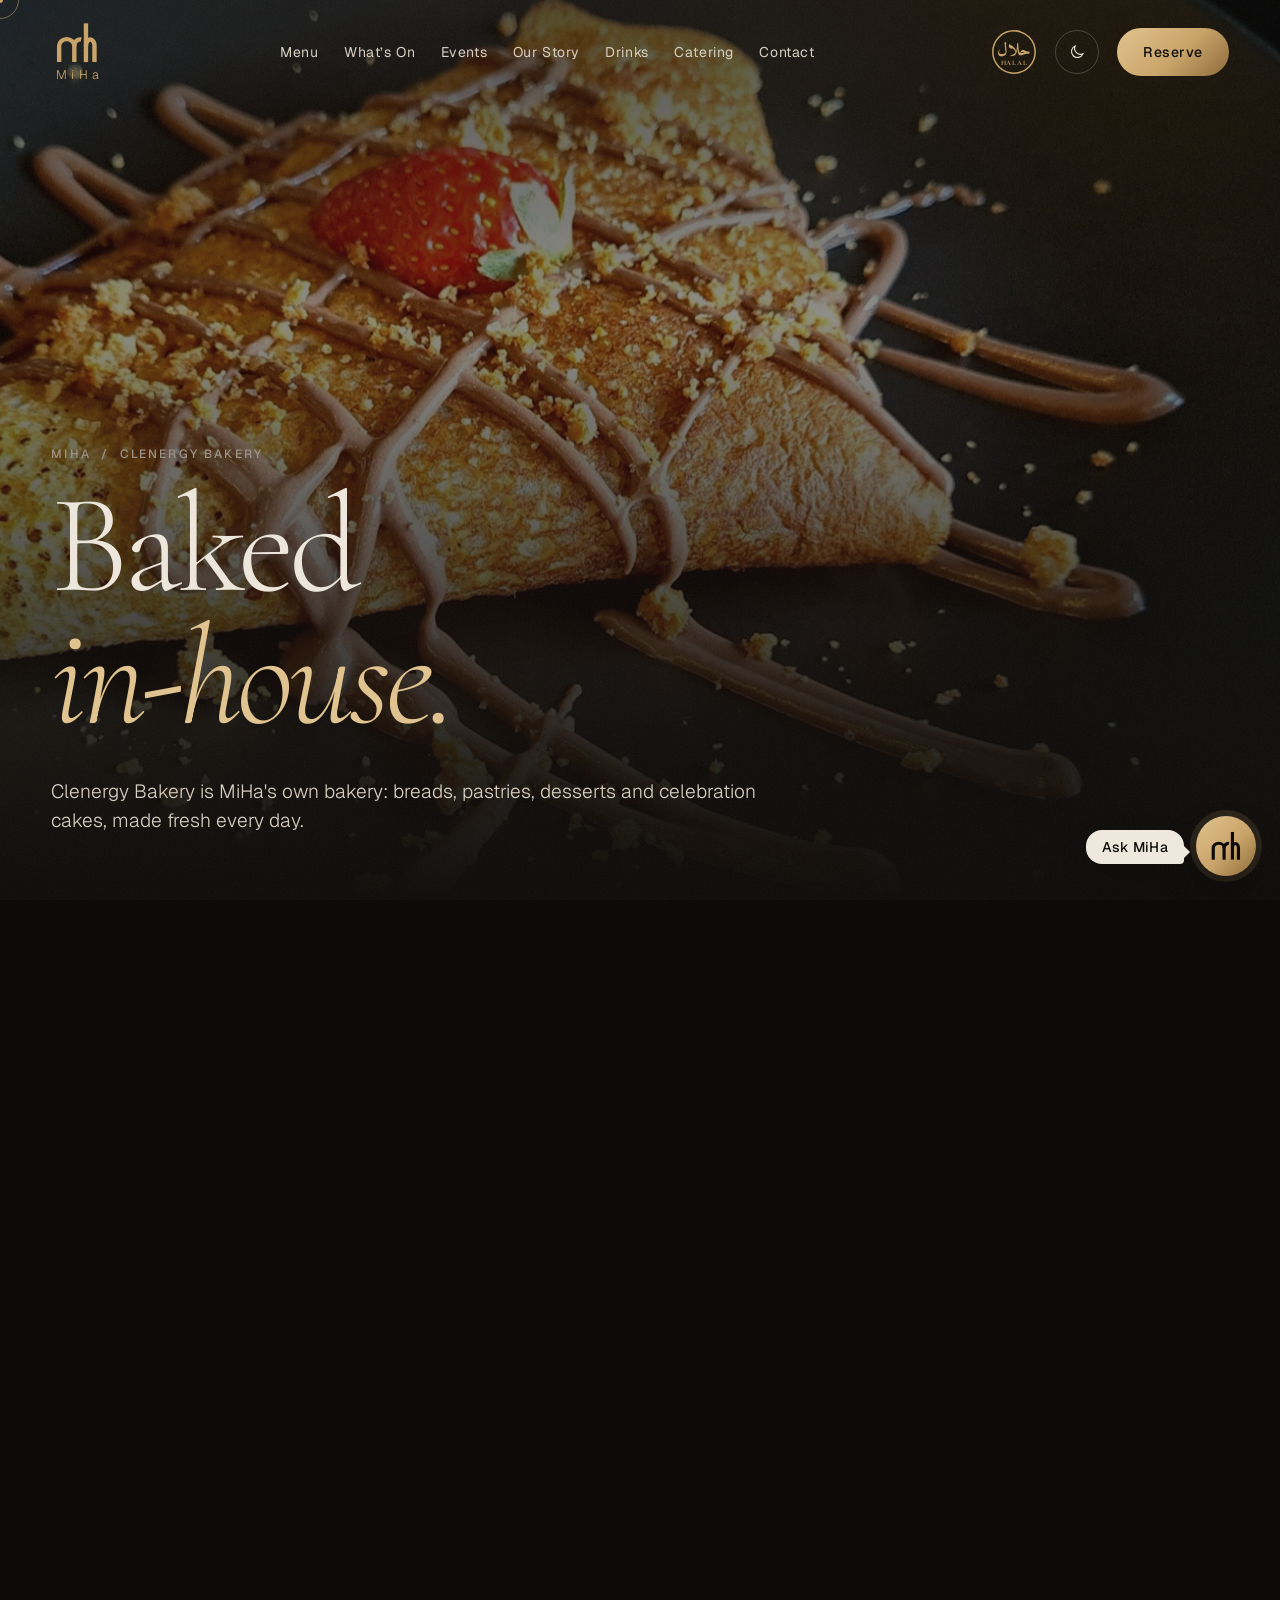
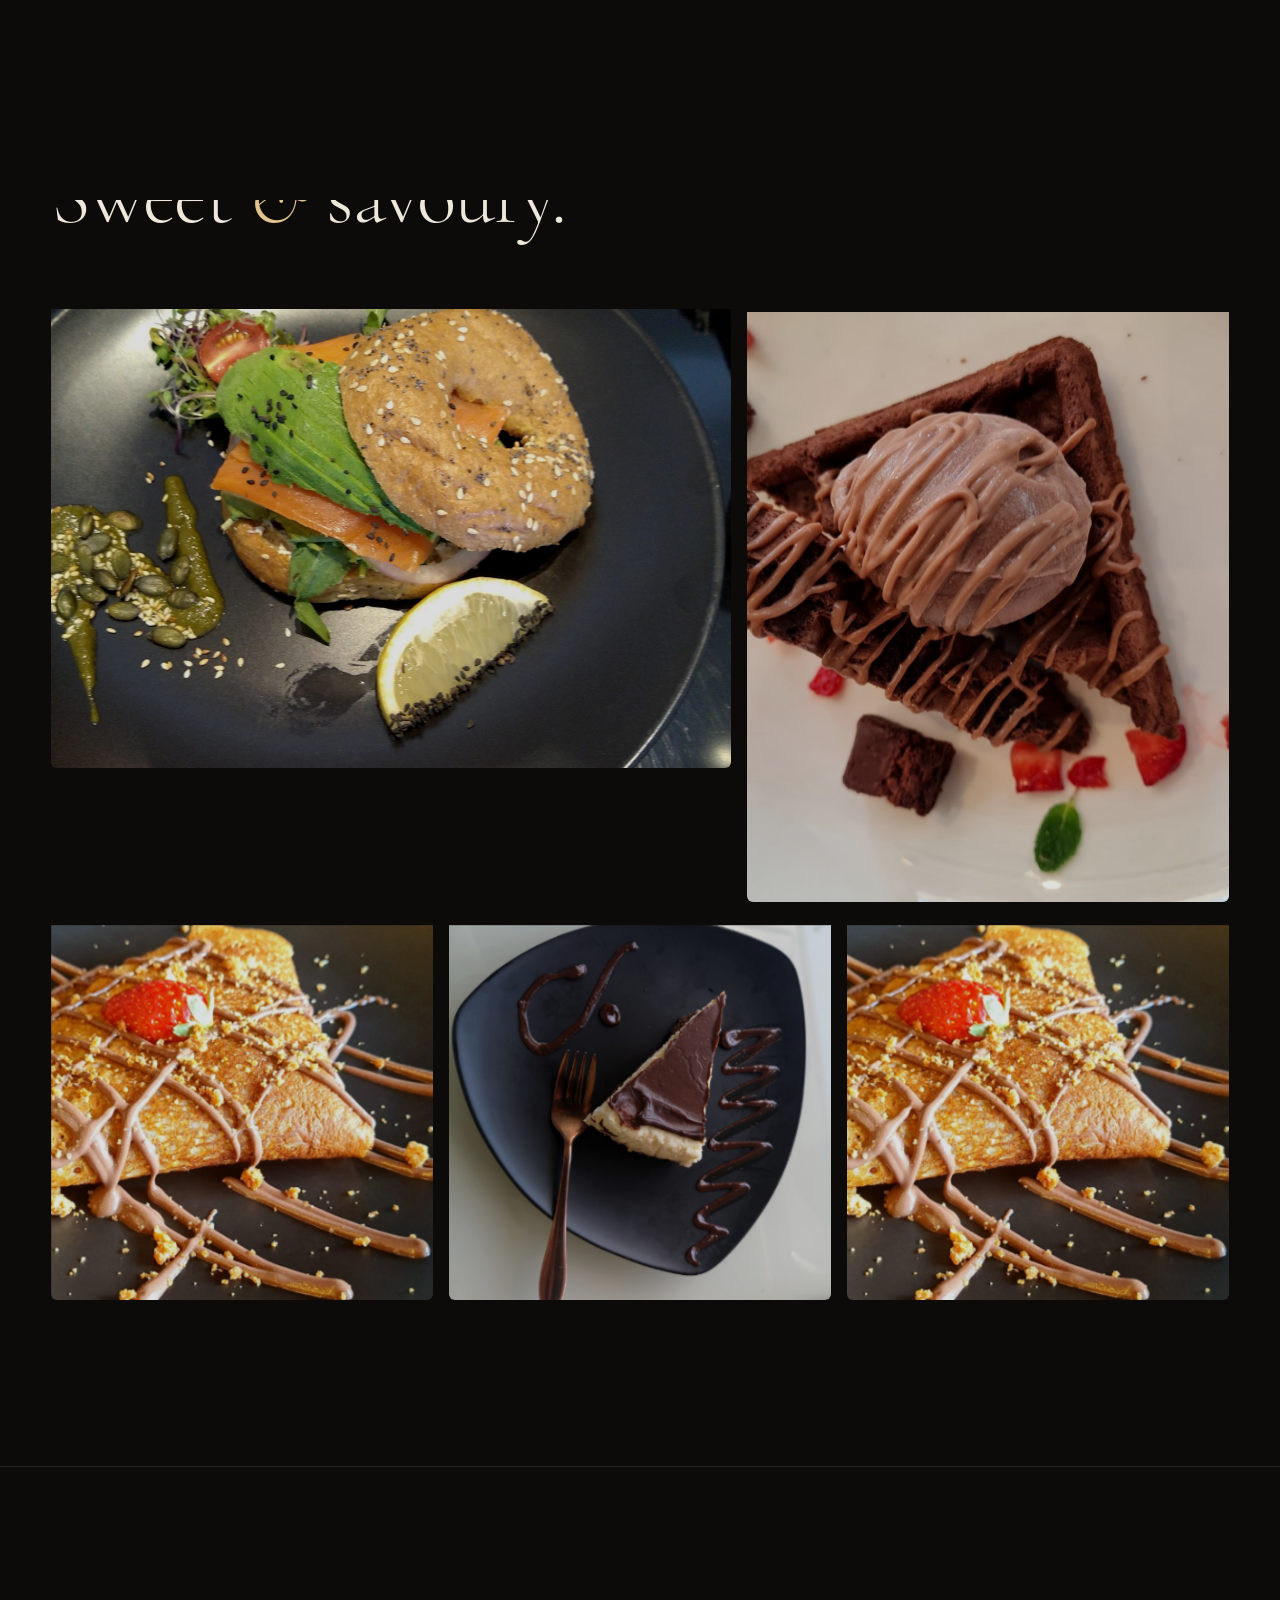
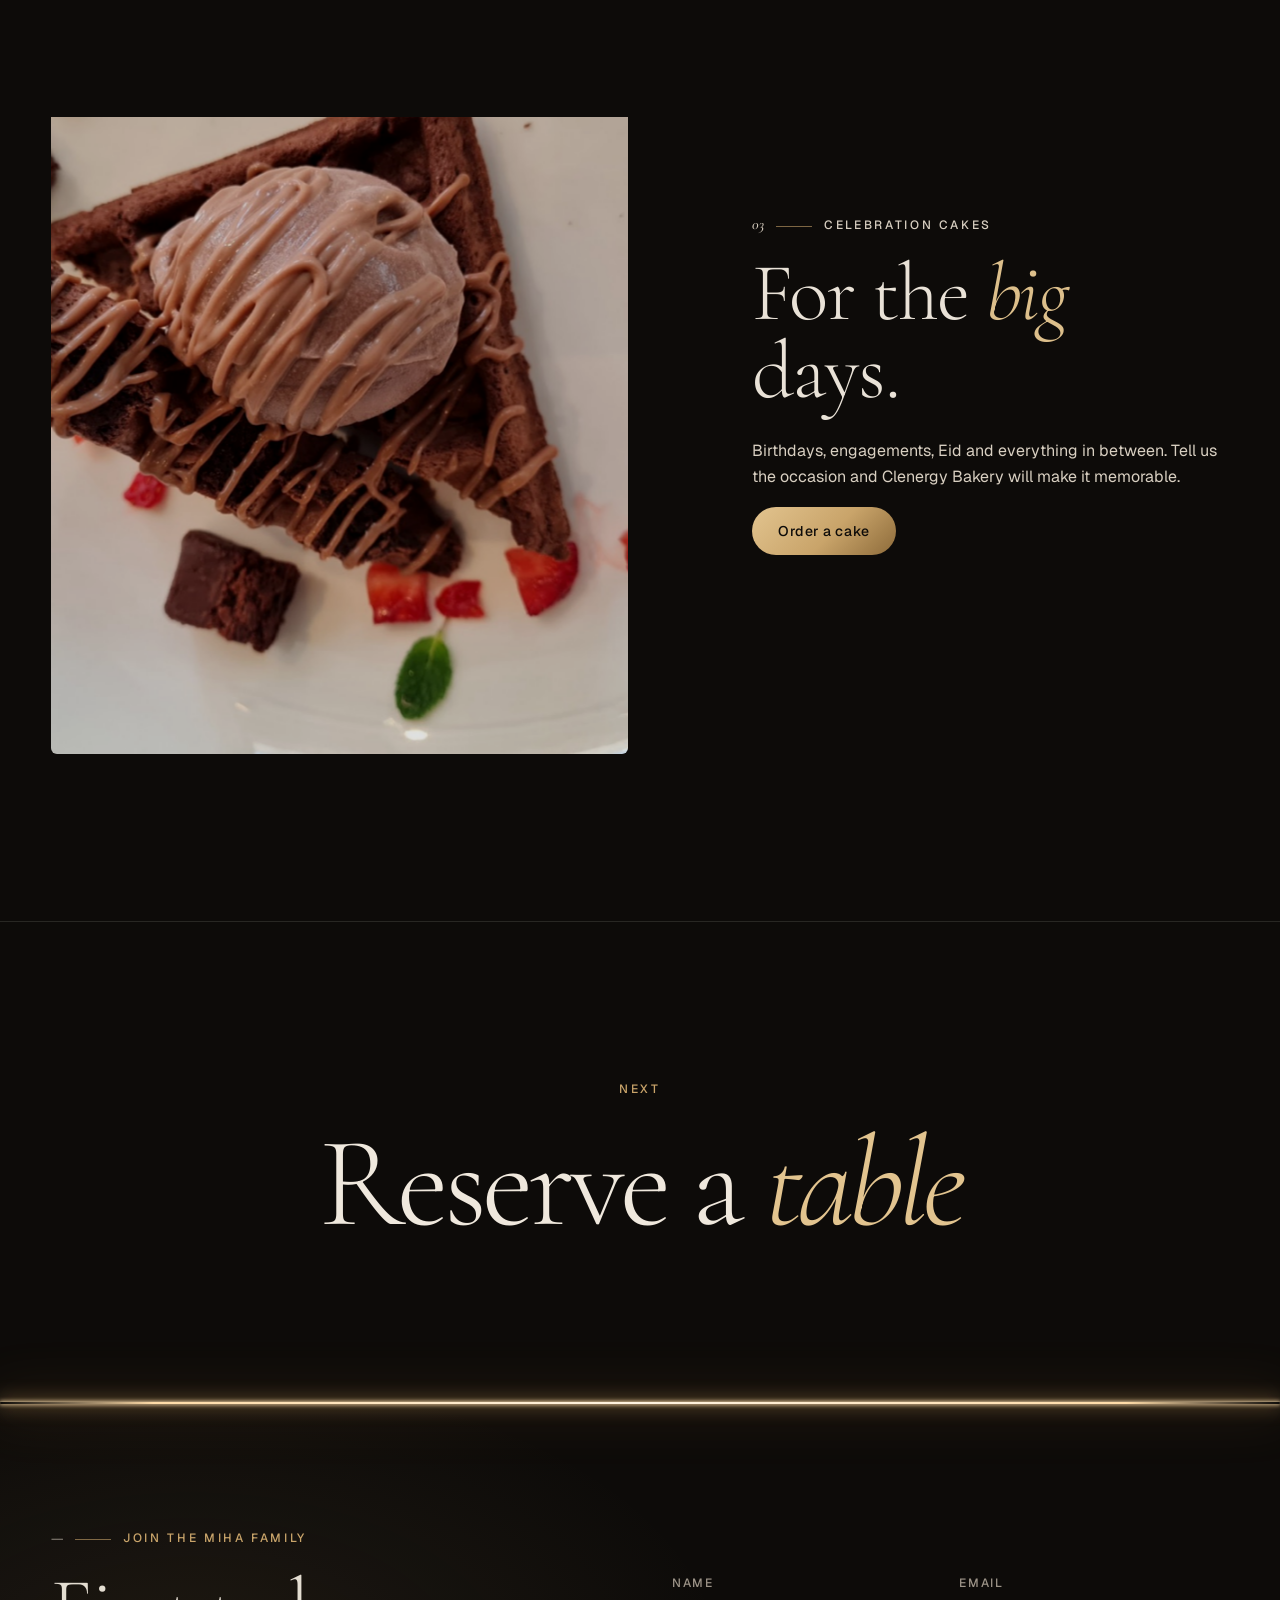
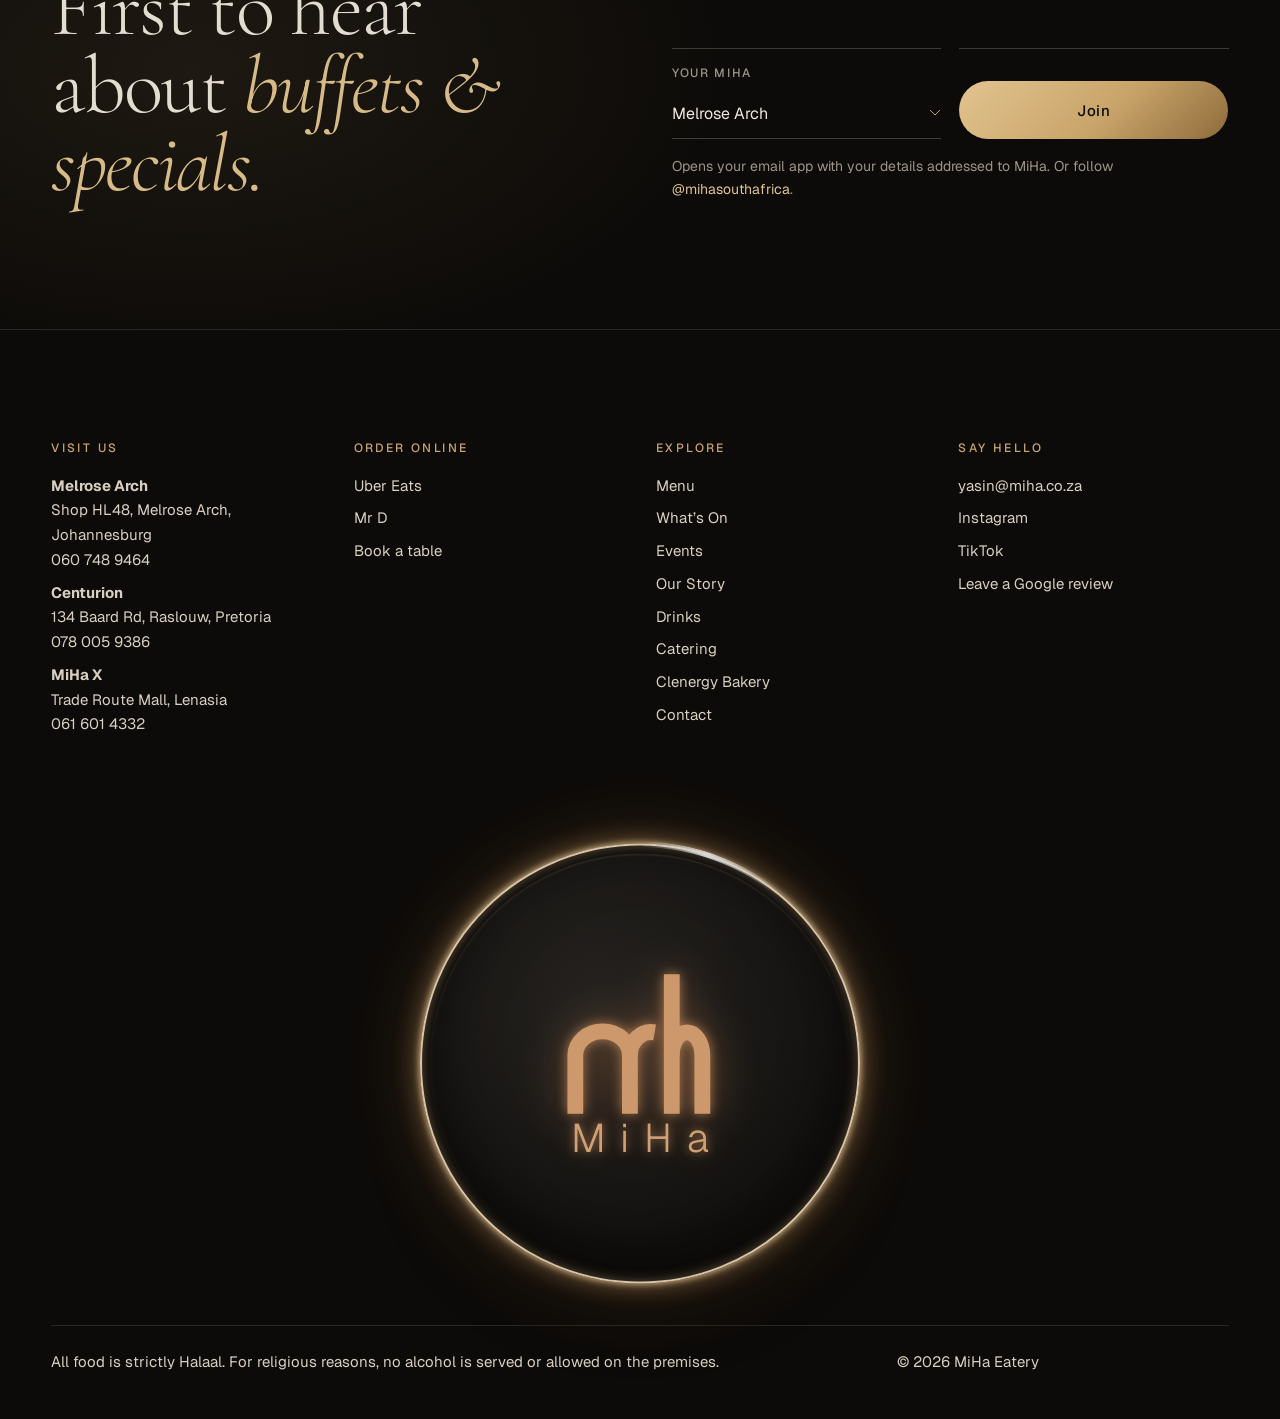
==== commit 60440381: "Catering experience, LED hover effects, LED loader, bigger stacked header logo, gold light-mode head" ====
--- a/bakery.html
+++ b/bakery.html
@@ -26,7 +26,7 @@
 <link rel="preconnect" href="https://fonts.googleapis.com">
 <link rel="preconnect" href="https://fonts.gstatic.com" crossorigin>
 <link href="https://fonts.googleapis.com/css2?family=Amiri:wght@700&family=Cormorant+Garamond:ital,wght@0,300;0,400;0,500;0,700;1,300;1,400&family=Geist:wght@300;400;500;600&display=swap" rel="stylesheet">
-<link rel="stylesheet" href="style.css?v=mws97zlf">
+<link rel="stylesheet" href="style.css?v=mws9e2fp">
 <script>document.documentElement.classList.replace('no-js','js');try{var t=localStorage.getItem('miha-theme');if(t)document.documentElement.dataset.theme=t}catch(e){}</script>
 </head>
 <body>
@@ -133,17 +133,18 @@
     <div class="footer__lockup sign" aria-hidden="true"><div class="sign__in"><svg class="mh " viewBox="40 50 440 430" fill="none" stroke="currentColor" stroke-width="46" aria-hidden="true"><path pathLength="1" d="M73 470V300a79.5 70 0 0 1 159 0v170"/><path pathLength="1" d="M232 300a62 68 0 0 1 72-67"/><path pathLength="1" d="M354 64v406"/><path pathLength="1" d="M354 300a44.5 67 0 0 1 89 0v170"/></svg><p>MiHa</p></div></div>
     <div class="footer__base">
       <p>All food is strictly Halaal. For religious reasons, no alcohol is served or allowed on the premises.</p>
-      <p>© <span class="year">2026</span> MiHa Eatery · <span class="credit">Made with <span class="credit__heart" aria-label="love">🤍</span> by Pixel Code</span></p>
+      <p>© <span class="year">2026</span> MiHa Eatery</p>
     </div>
   </div>
 </footer>
 <div class="mbar"><a href="reserve.html#book" class="mbar__main">Reserve</a><a href="tel:+27607489464">Call</a><a href="reserve.html#branches">Directions</a></div>
-<script src="vendor/gsap.min.js?v=mws97zlf"></script>
-<script src="vendor/ScrollTrigger.min.js?v=mws97zlf"></script>
-<script src="vendor/lenis.min.js?v=mws97zlf"></script>
-<script src="main.js?v=mws97zlf"></script>
-<script src="concierge.js?v=mws97zlf"></script>
-<script src="booking.js?v=mws97zlf"></script>
-<script src="picks.js?v=mws97zlf"></script>
+<script src="vendor/gsap.min.js?v=mws9e2fp"></script>
+<script src="vendor/ScrollTrigger.min.js?v=mws9e2fp"></script>
+<script src="vendor/lenis.min.js?v=mws9e2fp"></script>
+<script src="main.js?v=mws9e2fp"></script>
+<script src="concierge.js?v=mws9e2fp"></script>
+<script src="booking.js?v=mws9e2fp"></script>
+<script src="picks.js?v=mws9e2fp"></script>
+<script src="catering.js?v=mws9e2fp"></script>
 </body>
 </html>
--- a/style.css
+++ b/style.css
@@ -1023,3 +1023,135 @@
 @media (max-width:560px){.msig__grid{grid-template-columns:1fr 1fr;gap:14px}.sigc h3{font-size:21px}.sigc p{display:none}.sigc__row{flex-direction:column;align-items:flex-start}.pick--label{width:100%;justify-content:center}}
 .phero__ctas{display:flex;gap:12px;flex-wrap:wrap}
 @media (max-width:900px){.pick{width:44px;height:44px;font-size:18px}}
+
+/* =========================================================
+   CATERING EXPERIENCE
+   ========================================================= */
+.cat-hero__ctas{display:flex;gap:12px;flex-wrap:wrap;margin-top:30px}
+.cat-trust{padding:26px 0}
+.cat-trust .led{margin-inline:var(--gut)}
+.cat-trust__list{list-style:none;display:grid;grid-template-columns:repeat(4,1fr);gap:16px;padding-block:26px;margin:0 auto}
+.cat-trust__list li{display:flex;flex-direction:column;gap:4px;text-align:center}
+.cat-trust__list b{font:400 24px var(--serif);color:var(--gold-2)}
+.cat-trust__list span{color:var(--muted);font-size:14px}
+.occ-pick{display:grid;grid-template-columns:repeat(3,1fr);gap:14px;margin-top:56px}
+.occ-pick__btn{display:flex;flex-direction:column;align-items:flex-start;gap:6px;padding:24px;min-height:44px;text-align:left;border:1px solid var(--line-2);border-radius:18px;color:var(--bone);transition:border-color .4s,background .4s,transform .5s var(--ease)}
+.occ-pick__btn span{font:italic 300 18px var(--serif);color:var(--gold)}
+.occ-pick__btn b{font:400 30px/1 var(--serif)}
+.occ-pick__btn small{color:var(--muted);font-size:14px}
+.occ-pick__btn:hover{transform:translateY(-3px);border-color:rgba(201,164,106,.5)}
+.occ-pick__btn.is-on{border-color:var(--gold);background:linear-gradient(180deg,rgba(201,164,106,.14),transparent);box-shadow:inset 0 2px 0 rgba(255,220,168,.85),0 -1px 18px -6px rgba(255,196,120,.45)}
+.occ-panels{margin-top:24px}
+.occ-panel{display:grid;grid-template-columns:4fr 6fr;gap:clamp(28px,5vw,80px);align-items:center;padding:clamp(20px,3vw,36px);border:1px solid var(--line);border-radius:22px;background:var(--ink-2);animation:bkIn .6s var(--ease)}
+.occ-panel[hidden]{display:none}
+.occ-panel .arch{aspect-ratio:3/3.6}
+.occ-panel h3{font:300 clamp(36px,4vw,56px)/1 var(--serif);margin-bottom:16px}
+.occ-panel h3 em{color:var(--gold-2)}
+.occ-panel p{color:var(--bone-2);margin-bottom:18px}
+.ticks{list-style:none;padding:0;margin:0 0 26px;display:grid;grid-template-columns:1fr 1fr;gap:10px 20px}
+.ticks li{position:relative;padding-left:26px;color:var(--bone-2);font-size:15px}
+.ticks li::before{content:"";position:absolute;left:0;top:.55em;width:14px;height:2px;border-radius:2px;background:#ffdca8;box-shadow:0 0 6px 1px rgba(255,196,120,.6)}
+/* builder */
+.cb{display:grid;grid-template-columns:1.05fr .95fr;gap:clamp(24px,4vw,60px);margin-top:56px;align-items:start}
+.cb__form fieldset{border:0;margin:0 0 30px;padding:0}
+.cb__form legend{display:flex;align-items:baseline;gap:12px;font:500 12px var(--sans);letter-spacing:.18em;text-transform:uppercase;color:var(--muted);margin-bottom:14px}
+.cb__guests{font:300 40px/1 var(--serif);letter-spacing:0;color:var(--gold-2);text-transform:none}
+.chips{display:flex;flex-wrap:wrap;gap:8px}
+.chips label{position:relative;cursor:pointer}
+.chips input{position:absolute;opacity:0}
+.chips span{display:inline-flex;align-items:center;min-height:46px;padding:0 18px;border-radius:999px;border:1px solid var(--line-2);color:var(--bone-2);font-size:14px;transition:all .3s}
+.chips input:checked+span{background:var(--gold);border-color:var(--gold);color:#0d0b09}
+.chips input:focus-visible+span{outline:2px solid var(--gold);outline-offset:2px}
+.cb__range{width:100%;accent-color:var(--gold);height:30px}
+.cb__out{position:sticky;top:110px;padding:clamp(24px,3vw,36px);border:1px solid rgba(201,164,106,.4);border-radius:999px 999px 20px 20px;padding-top:70px;background:var(--ink-2);text-align:center;overflow:hidden}
+.cb__led{position:absolute;left:22%;right:22%;top:28px;height:2px;border-radius:2px;background:linear-gradient(90deg,transparent,#ffdca8 20%,#fff4e2 50%,#ffdca8 80%,transparent);box-shadow:0 0 5px 1px rgba(255,222,170,.8),0 0 18px 3px rgba(255,196,120,.35)}
+.cb__out .eyebrow{justify-content:center}
+.cb__title{font:300 clamp(36px,3.6vw,52px)/1.05 var(--serif);margin:12px 0 22px}
+.cb__list{list-style:none;padding:0;margin:0 0 18px;text-align:left;border-top:1px solid var(--line)}
+.cb__list li{display:grid;grid-template-columns:62px 1fr;gap:14px;align-items:baseline;padding:14px 0;border-bottom:1px solid var(--line)}
+.cb__list b{font:300 34px/1 var(--serif);color:var(--gold-2);text-align:right}
+.cb__list span{font:400 20px/1.2 var(--serif)}
+.cb__list small{display:block;font:400 13px var(--sans);color:var(--muted);margin-top:4px}
+.cb__note{font-size:13px;color:var(--muted);margin-bottom:20px}
+/* platters */
+.plats{display:grid;grid-template-columns:repeat(4,1fr);gap:clamp(16px,2vw,28px);margin-top:56px}
+.plat .arch{aspect-ratio:3/3.8;margin-bottom:16px}
+.plat h3{font:400 24px/1.15 var(--serif);margin-bottom:6px}
+.plat p{color:var(--muted);font-size:14px;margin-bottom:10px}
+.plat b{font:400 24px var(--serif);color:var(--gold-2)}
+.cat-small{margin-top:28px;color:var(--muted);font-size:13px}
+/* flow */
+.flow{list-style:none;padding:0;margin:64px 0 0;display:grid;grid-template-columns:repeat(4,1fr);gap:24px;position:relative;z-index:1}
+.flow li{text-align:center}
+.flow__dot{display:grid;place-items:center;width:58px;height:58px;margin:0 auto 18px;border-radius:50%;background:var(--ink);border:2px solid #ffe6c2;box-shadow:0 0 8px 1px rgba(255,222,170,.7),0 0 26px 4px rgba(255,196,120,.3);font:400 24px var(--serif);color:var(--gold-2)}
+.flow h3{font:400 28px var(--serif);margin-bottom:8px}
+.flow p{color:var(--muted)}
+.flow__led{position:relative;margin:-178px 12.5% 150px;z-index:0}
+@media (max-width:1100px){.plats{grid-template-columns:1fr 1fr}}
+@media (max-width:900px){
+  .cat-trust__list{grid-template-columns:1fr 1fr}
+  .occ-pick{grid-template-columns:1fr}
+  .occ-panel{grid-template-columns:1fr}
+  .occ-panel .arch{max-width:360px;aspect-ratio:3/3}
+  .ticks{grid-template-columns:1fr}
+  .cb{grid-template-columns:1fr}
+  .cb__out{position:relative;top:0}
+  .flow{grid-template-columns:1fr 1fr;row-gap:40px}
+  .flow__led{display:none}
+}
+@media (max-width:560px){.plats{grid-template-columns:1fr 1fr;gap:14px}.plat p{display:none}}
+
+/* light mode: headings use the site's gold, not brown */
+html[data-theme="light"]{--gold-2:#c39a55}
+html[data-theme="light"] :is(.display,.h2,.hero__title,.reserve__title,.msec__title,.bk-title,.occ-panel h3,.homex h3,.next strong,.sname__half b,.bleed__quote) em{color:#c9a46a}
+
+/* page loader: the logo centred in an LED-ringed disc */
+.loader__inner{position:relative;width:min(260px,62vw);aspect-ratio:1;border-radius:50%;display:flex;flex-direction:column;align-items:center;justify-content:center;gap:14px;background:radial-gradient(circle at 40% 35%,#24201c,#141210 70%);box-shadow:inset 0 -24px 60px rgba(0,0,0,.6)}
+.loader__inner::before{content:"";position:absolute;inset:-8px;border-radius:50%;border:2px solid #ffe6c2;box-shadow:0 0 6px 1px rgba(255,222,170,.85),0 0 26px 5px rgba(255,196,120,.4),0 0 80px 16px rgba(255,170,90,.14);opacity:0;animation:ledOn .5s ease .15s forwards}
+.loader__inner::after{content:"";position:absolute;inset:-10px;border-radius:50%;background:conic-gradient(from var(--ledA),transparent 0deg,rgba(255,255,255,.95) 20deg,transparent 44deg,transparent 360deg);-webkit-mask:radial-gradient(farthest-side,transparent calc(100% - 6px),#000 calc(100% - 5px),#000 100%);mask:radial-gradient(farthest-side,transparent calc(100% - 6px),#000 calc(100% - 5px),#000 100%);animation:ledSpin 1.6s linear infinite}
+@keyframes ledOn{to{opacity:1}}
+.loader__mark{width:38%;margin:0;color:#f0b37e;filter:drop-shadow(0 0 6px rgba(240,170,110,.6))}
+.loader__word{font-size:clamp(16px,2vw,20px);margin:0;color:#f3bd8a}
+.loader__line,.loader__meta{display:none}
+
+/* header logo: MiHa centred under the mh, like the real lockup */
+.nav__logo{flex-direction:column;align-items:center;justify-content:center;gap:5px;min-height:44px}
+.nav__logo .mh{width:30px}
+.nav__logo span{display:block;font:300 10.5px/1 var(--sans);letter-spacing:.34em;padding-left:.34em;color:var(--gold)}
+@media (max-width:560px){.nav__logo .mh{width:27px}.nav__logo span{font-size:9.5px}}
+@media (max-width:360px){.nav__logo span{display:block}}
+
+/* bigger header logo */
+.nav__logo{gap:6px}
+.nav__logo .mh{width:42px}
+.nav__logo span{font-size:12.5px;letter-spacing:.36em;padding-left:.36em}
+@media (max-width:560px){.nav__logo .mh{width:36px}.nav__logo span{font-size:11px}}
+
+/* catering slider: easy to grab on phones */
+.cb__range{height:44px}
+
+/* =========================================================
+   MORE LED: buttons, links and cards light up on hover
+   ========================================================= */
+.btn--gold:hover{box-shadow:0 0 0 1.5px #ffe6c2,0 0 10px 2px rgba(255,222,170,.75),0 0 30px 6px rgba(255,196,120,.35)}
+.btn--ghost:hover{box-shadow:0 0 0 1px #ffe6c2,0 0 10px 2px rgba(255,222,170,.6),0 0 28px 5px rgba(255,196,120,.28)}
+.btn{transition:transform .5s var(--ease),color .5s var(--ease),border-color .5s,box-shadow .5s var(--ease)}
+.nav__links a::after{background:linear-gradient(90deg,transparent,#ffdca8 20%,#fff4e2 50%,#ffdca8 80%,transparent);box-shadow:0 0 8px 1px rgba(255,200,130,.6)}
+.link-arrow{background-image:linear-gradient(90deg,#ffdca8,#fff4e2)}
+.link-arrow:hover{text-shadow:0 0 12px rgba(255,210,150,.35)}
+.theme-toggle:hover,.nav__burger:hover{box-shadow:0 0 0 1px #ffe6c2,0 0 12px 2px rgba(255,210,150,.45)}
+.cc-btn:hover{box-shadow:0 18px 40px -12px rgba(0,0,0,.75),0 0 0 2px #ffe6c2,0 0 18px 4px rgba(255,210,150,.6)}
+/* cards: an LED strip lights along the top on hover */
+:is(.bcard,.plat,.rating,.occ,.belief,.chapter,.home,.order__card,.step,.pill,.cquick__item,.sigc,.buffet,.week__day){position:relative}
+:is(.bcard,.plat,.rating,.occ,.belief,.chapter,.home,.order__card,.step,.pill,.cquick__item,.sigc,.buffet)::before{content:"";position:absolute;left:14%;right:14%;top:0;height:2px;border-radius:2px;z-index:3;pointer-events:none;
+  background:linear-gradient(90deg,transparent,#ffdca8 20%,#fff4e2 50%,#ffdca8 80%,transparent);box-shadow:0 0 5px 1px rgba(255,222,170,.85),0 0 18px 3px rgba(255,196,120,.38);
+  opacity:0;transform:scaleX(.3);transition:opacity .45s var(--ease),transform .6s var(--ease)}
+:is(.bcard,.plat,.rating,.occ,.belief,.chapter,.home,.order__card,.step,.pill,.cquick__item,.sigc,.buffet):hover::before{opacity:1;transform:scaleX(1)}
+/* arched images glow at the rim on hover */
+.arch{transition:box-shadow .6s var(--ease)}
+.arch:hover{box-shadow:0 0 0 1.5px #ffe6c2,0 0 14px 2px rgba(255,222,170,.55),0 0 40px 8px rgba(255,190,120,.18),0 40px 80px -36px rgba(0,0,0,.8)}
+.hero__arch:hover{box-shadow:0 0 0 1.5px #ffe6c2,0 0 14px 2px rgba(255,222,170,.5),0 50px 100px -40px rgba(0,0,0,.85)}
+/* form fields: the underline glows when focused */
+.field input:focus,.field select:focus,.field textarea:focus{border-color:#ffdca8;box-shadow:0 1px 0 0 #ffdca8,0 6px 14px -8px rgba(255,200,130,.8)}
+html[data-theme="light"] .btn--gold:hover,html[data-theme="light"] .btn--ghost:hover{box-shadow:0 0 0 1.5px #e9c48a,0 0 12px 2px rgba(217,174,106,.5)}
+@media (hover:none){:is(.bcard,.plat,.rating,.occ,.belief,.chapter,.home,.order__card,.step,.pill,.cquick__item,.sigc,.buffet)::before{display:none}}
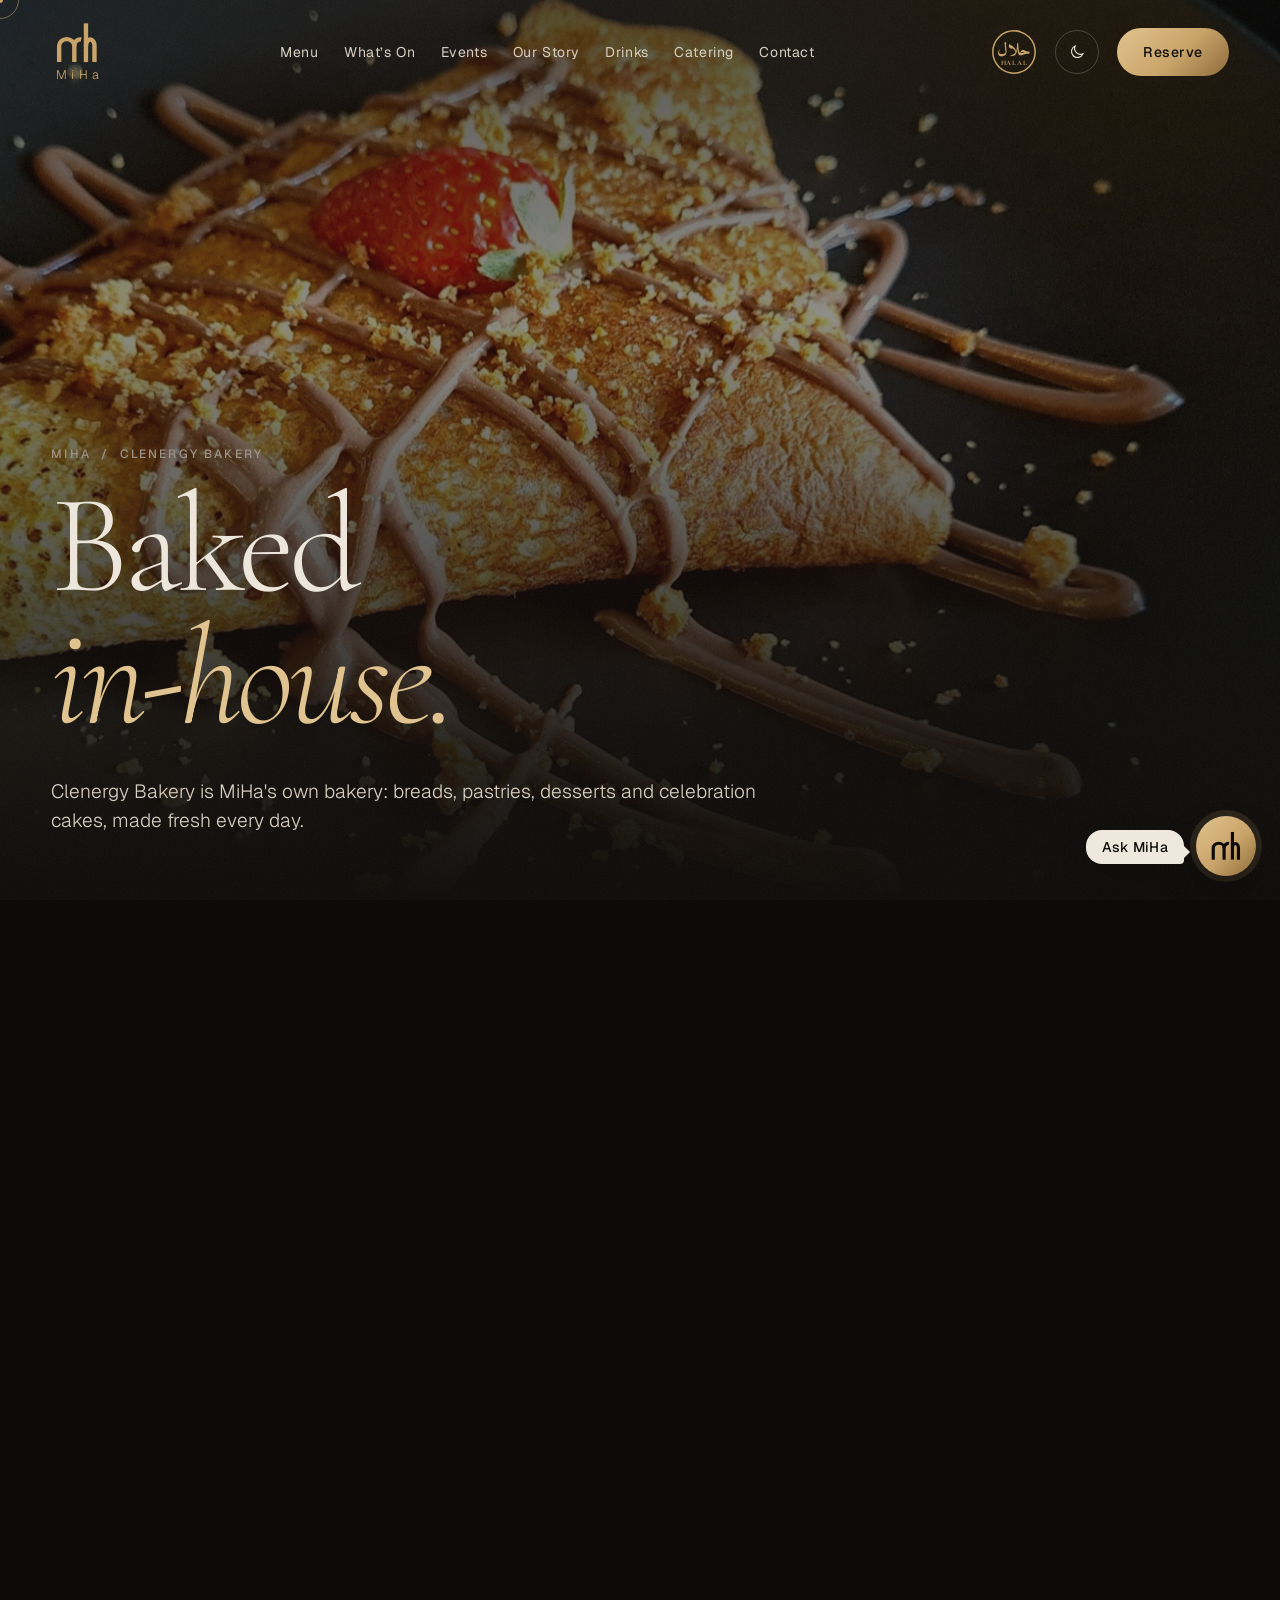
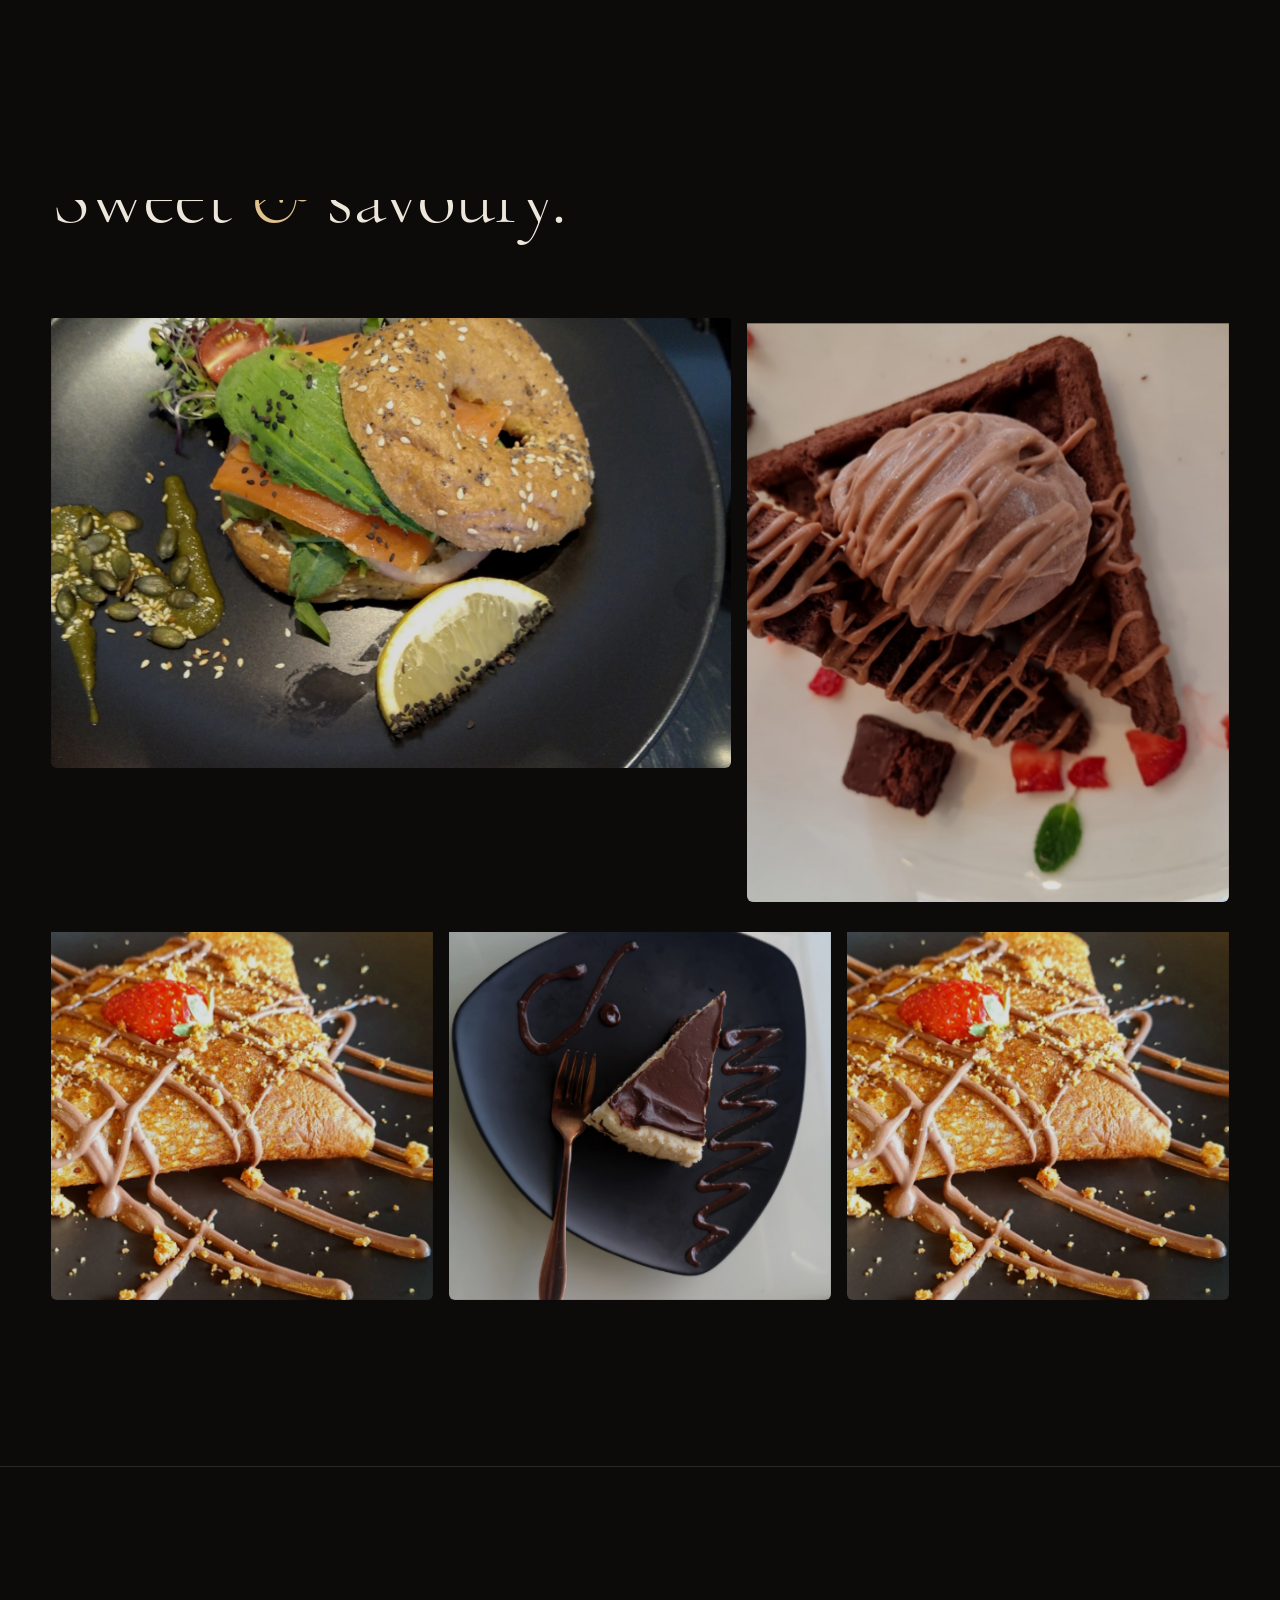
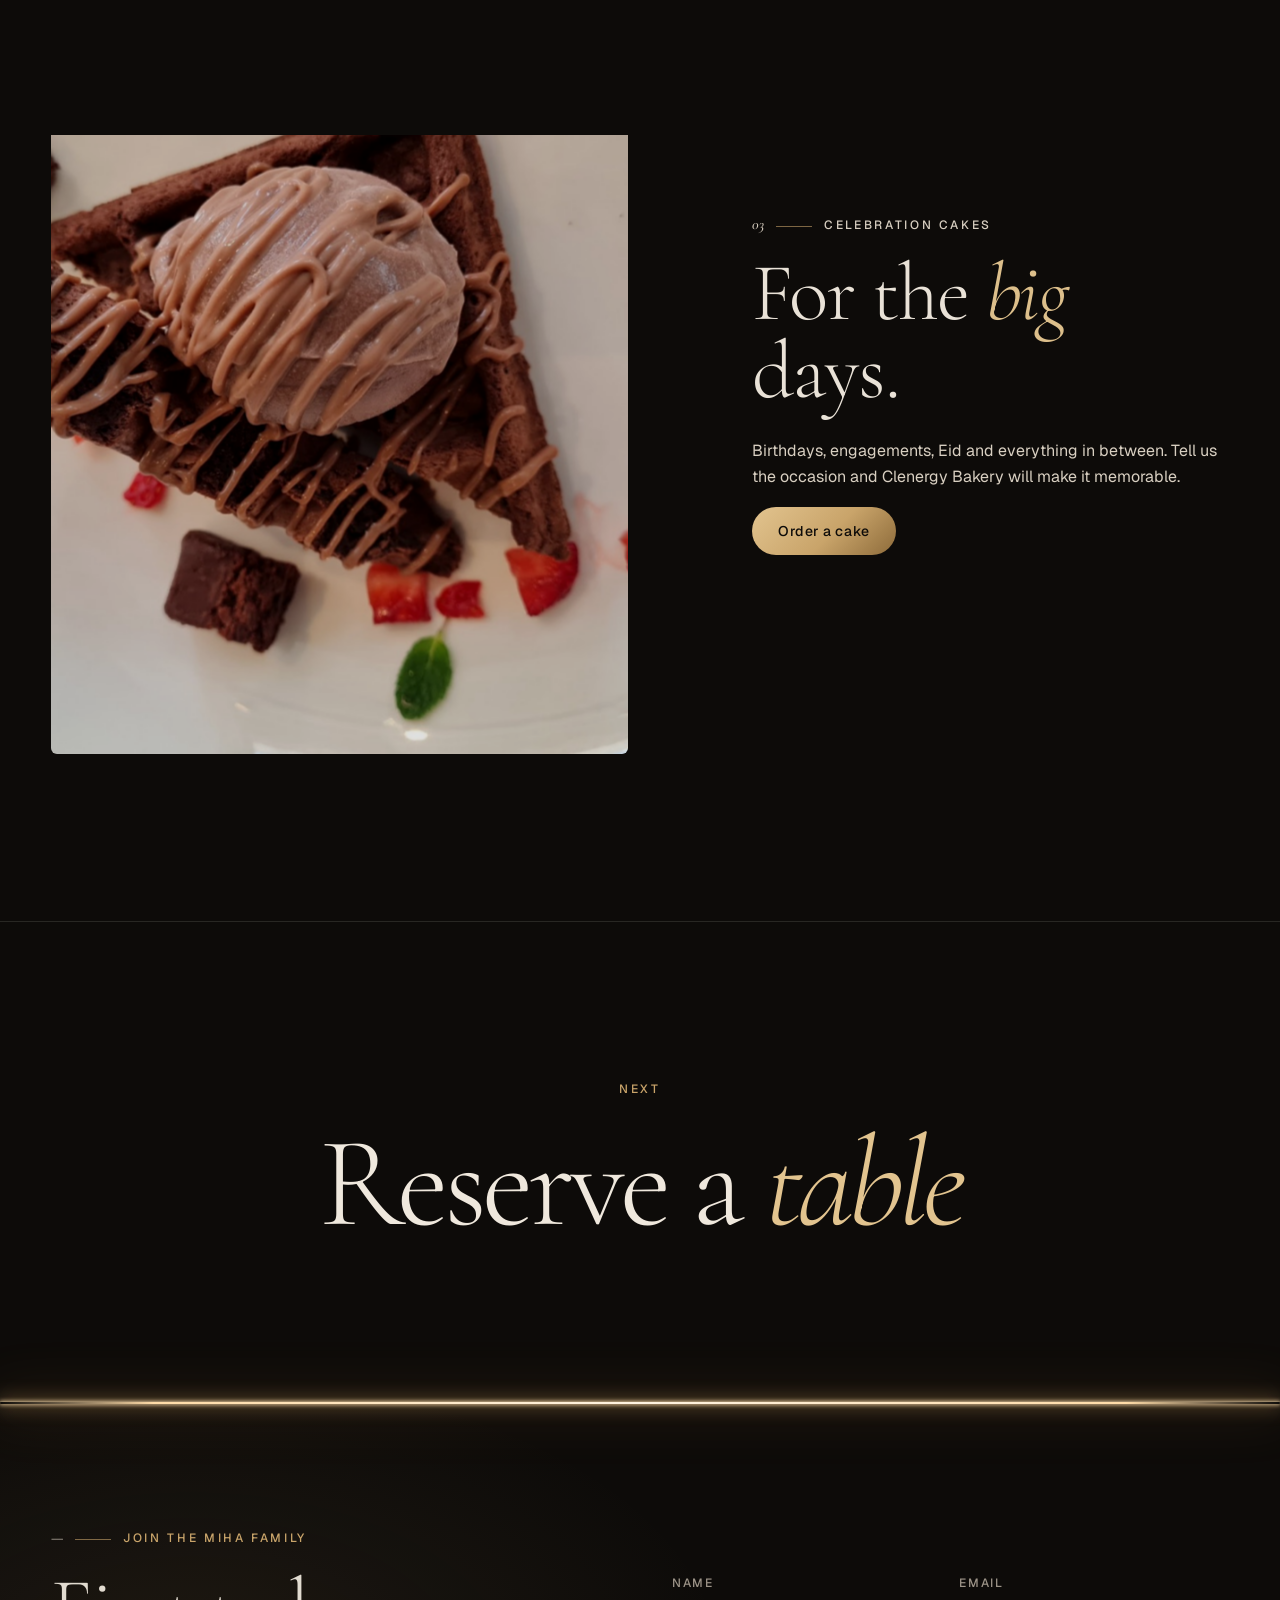
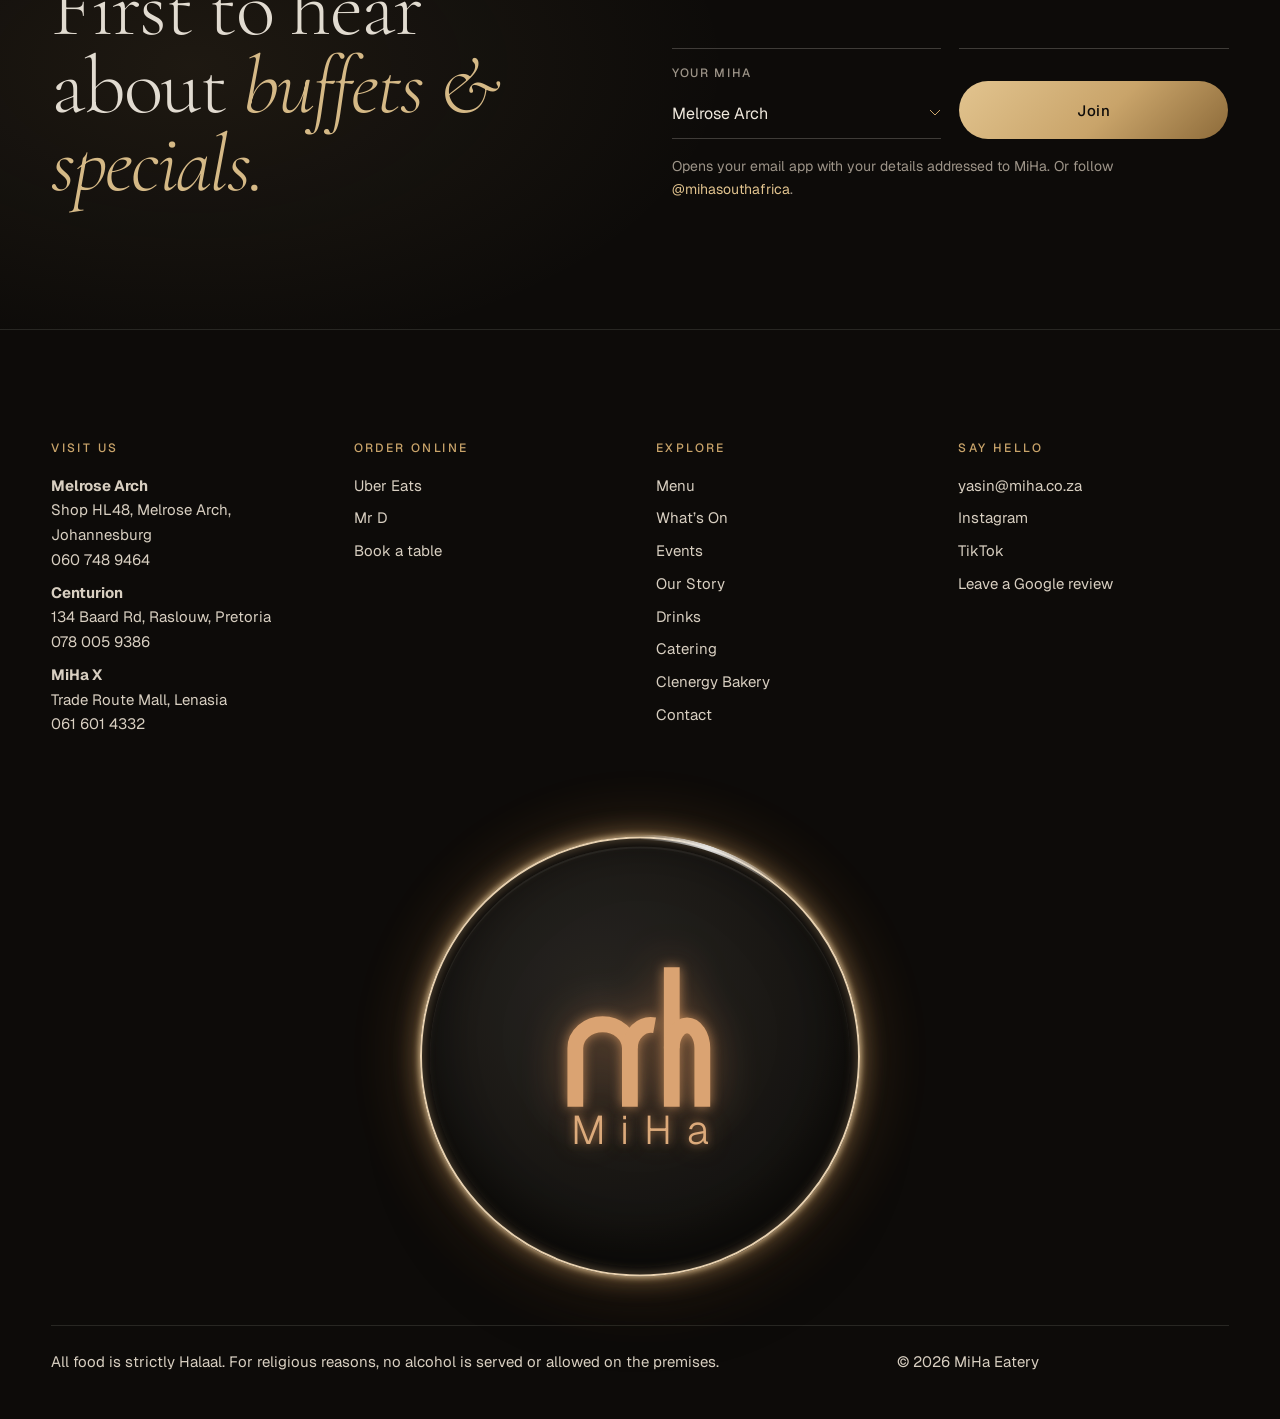
==== commit 730c7d58: "Home story section with arches; upgraded PDF menu; Turn the table visible on phones; My picks phone " ====
--- a/bakery.html
+++ b/bakery.html
@@ -26,7 +26,7 @@
 <link rel="preconnect" href="https://fonts.googleapis.com">
 <link rel="preconnect" href="https://fonts.gstatic.com" crossorigin>
 <link href="https://fonts.googleapis.com/css2?family=Amiri:wght@700&family=Cormorant+Garamond:ital,wght@0,300;0,400;0,500;0,700;1,300;1,400&family=Geist:wght@300;400;500;600&display=swap" rel="stylesheet">
-<link rel="stylesheet" href="style.css?v=mws9e2fp">
+<link rel="stylesheet" href="style.css?v=mws9lva5">
 <script>document.documentElement.classList.replace('no-js','js');try{var t=localStorage.getItem('miha-theme');if(t)document.documentElement.dataset.theme=t}catch(e){}</script>
 </head>
 <body>
@@ -138,13 +138,13 @@
   </div>
 </footer>
 <div class="mbar"><a href="reserve.html#book" class="mbar__main">Reserve</a><a href="tel:+27607489464">Call</a><a href="reserve.html#branches">Directions</a></div>
-<script src="vendor/gsap.min.js?v=mws9e2fp"></script>
-<script src="vendor/ScrollTrigger.min.js?v=mws9e2fp"></script>
-<script src="vendor/lenis.min.js?v=mws9e2fp"></script>
-<script src="main.js?v=mws9e2fp"></script>
-<script src="concierge.js?v=mws9e2fp"></script>
-<script src="booking.js?v=mws9e2fp"></script>
-<script src="picks.js?v=mws9e2fp"></script>
-<script src="catering.js?v=mws9e2fp"></script>
+<script src="vendor/gsap.min.js?v=mws9lva5"></script>
+<script src="vendor/ScrollTrigger.min.js?v=mws9lva5"></script>
+<script src="vendor/lenis.min.js?v=mws9lva5"></script>
+<script src="main.js?v=mws9lva5"></script>
+<script src="concierge.js?v=mws9lva5"></script>
+<script src="booking.js?v=mws9lva5"></script>
+<script src="picks.js?v=mws9lva5"></script>
+<script src="catering.js?v=mws9lva5"></script>
 </body>
 </html>
--- a/style.css
+++ b/style.css
@@ -1155,3 +1155,60 @@
 .field input:focus,.field select:focus,.field textarea:focus{border-color:#ffdca8;box-shadow:0 1px 0 0 #ffdca8,0 6px 14px -8px rgba(255,200,130,.8)}
 html[data-theme="light"] .btn--gold:hover,html[data-theme="light"] .btn--ghost:hover{box-shadow:0 0 0 1.5px #e9c48a,0 0 12px 2px rgba(217,174,106,.5)}
 @media (hover:none){:is(.bcard,.plat,.rating,.occ,.belief,.chapter,.home,.order__card,.step,.pill,.cquick__item,.sigc,.buffet)::before{display:none}}
+
+/* home: Our story section, arches + the Mi/Ha union */
+.hstory{padding:clamp(110px,13vw,190px) 0}
+.hstory__grid{display:grid;grid-template-columns:5fr 6fr;gap:clamp(36px,6vw,110px);align-items:center}
+.hstory__arches{position:relative;width:min(100%,520px);aspect-ratio:1/1.18}
+.hstory__arches .arch--tall{position:absolute;left:0;top:0;width:74%;aspect-ratio:3/4.1}
+.hstory__arches .arch--small{position:absolute;right:0;bottom:0;width:44%;aspect-ratio:3/4;border:6px solid var(--ink)}
+.hstory__copy .h2{margin-bottom:28px}
+.hstory__name{display:grid;grid-template-columns:auto minmax(50px,1fr) auto;align-items:center;gap:22px;margin:0 0 30px;max-width:460px}
+.hstory__name div:not(.led){display:flex;flex-direction:column;align-items:center;gap:6px}
+.hstory__name b{font:300 clamp(64px,7vw,100px)/.85 var(--serif);letter-spacing:-.03em}
+.hstory__name b em{color:var(--gold-2)}
+.hstory__name span{font:500 11px var(--sans);letter-spacing:.3em;text-transform:uppercase;color:var(--gold)}
+.hstory__copy .story__lead{margin-bottom:14px}
+.hstory__stats{display:grid;grid-template-columns:repeat(4,1fr);gap:12px;margin:34px 0 0}
+.hstory__stats div{display:flex;flex-direction:column-reverse;gap:6px;padding:24px 10px 16px;text-align:center;border:1px solid var(--line);border-radius:999px 999px 12px 12px;background:var(--ink-2);transition:border-color .4s,box-shadow .5s}
+.hstory__stats div:hover{border-color:#ffe6c2;box-shadow:0 0 12px 2px rgba(255,210,150,.35)}
+.hstory__stats dd{margin:0;padding-top:8px;font:300 clamp(34px,3.4vw,50px)/1 var(--serif);color:var(--gold-2);letter-spacing:-.02em}
+.hstory__stats dt{font:500 10.5px var(--sans);letter-spacing:.16em;text-transform:uppercase;color:var(--muted)}
+.hstory__cta{margin-top:34px}
+@media (max-width:900px){
+  .hstory__grid{grid-template-columns:1fr}
+  .hstory__arches{justify-self:center;width:min(100%,420px)}
+  .hstory__stats{grid-template-columns:1fr 1fr}
+}
+
+/* Turn the table on phones: pinned, compact list on top, wheel centred below with the active plate at the top */
+@media (max-width:900px){
+  .signature__pin{height:100svh;min-height:0;padding:96px 0 0;flex-direction:column;align-items:stretch;justify-content:flex-start;overflow:hidden}
+  .signature__copy{max-width:none}
+  .signature .h2{font-size:clamp(40px,11vw,56px);margin-top:12px}
+  .sig-list{margin:18px 0 0;border-top:0;display:flex;flex-wrap:wrap;gap:6px}
+  .sig-list li{display:block;padding:8px 14px;border:1px solid var(--line-2);border-radius:999px;opacity:1;min-height:40px}
+  .sig-list li.is-active{padding-left:14px;background:var(--gold);border-color:var(--gold)}
+  .sig-list li.is-active h3{color:#0d0b09}
+  .sig-list__n,.sig-list li p,.signature__copy > .link-arrow{display:none}
+  .sig-list h3{font:500 13px/1.3 var(--sans);letter-spacing:.02em}
+  .sig-list__p{display:none}
+  .sig-now{display:block;margin-top:16px;min-height:3.2em}
+  .sig-now b{display:block;font:400 28px/1.1 var(--serif)}
+  .sig-now span{color:var(--muted);font-size:14px}
+  .wheel{position:absolute;left:50%;right:auto;top:auto;bottom:calc(-1 * min(62vw,330px));width:min(124vw,660px);margin:0;transform:translateX(-50%)}
+  .wheel__plate{width:34%;margin:-17% 0 0 -17%}
+}
+@media (min-width:901px){.sig-now{display:none}}
+
+/* My picks: tidy on phones, readable in both themes */
+.picks-pill{white-space:nowrap}
+.picks .link-arrow{color:#efe8dd}
+.picks .btn--gold{color:#0d0b09}
+@media (max-width:900px){
+  .picks-pill{left:12px;right:auto;transform:none;bottom:80px;min-height:50px;padding-right:16px;gap:10px;font-size:13px}
+  .picks-pill.is-bump{animation:bumpM .5s var(--ease)}
+  @keyframes bumpM{40%{transform:scale(1.08)}}
+  .picks{bottom:140px;max-height:calc(100svh - 160px)}
+}
+.picks-pill{color:#efe8dd}
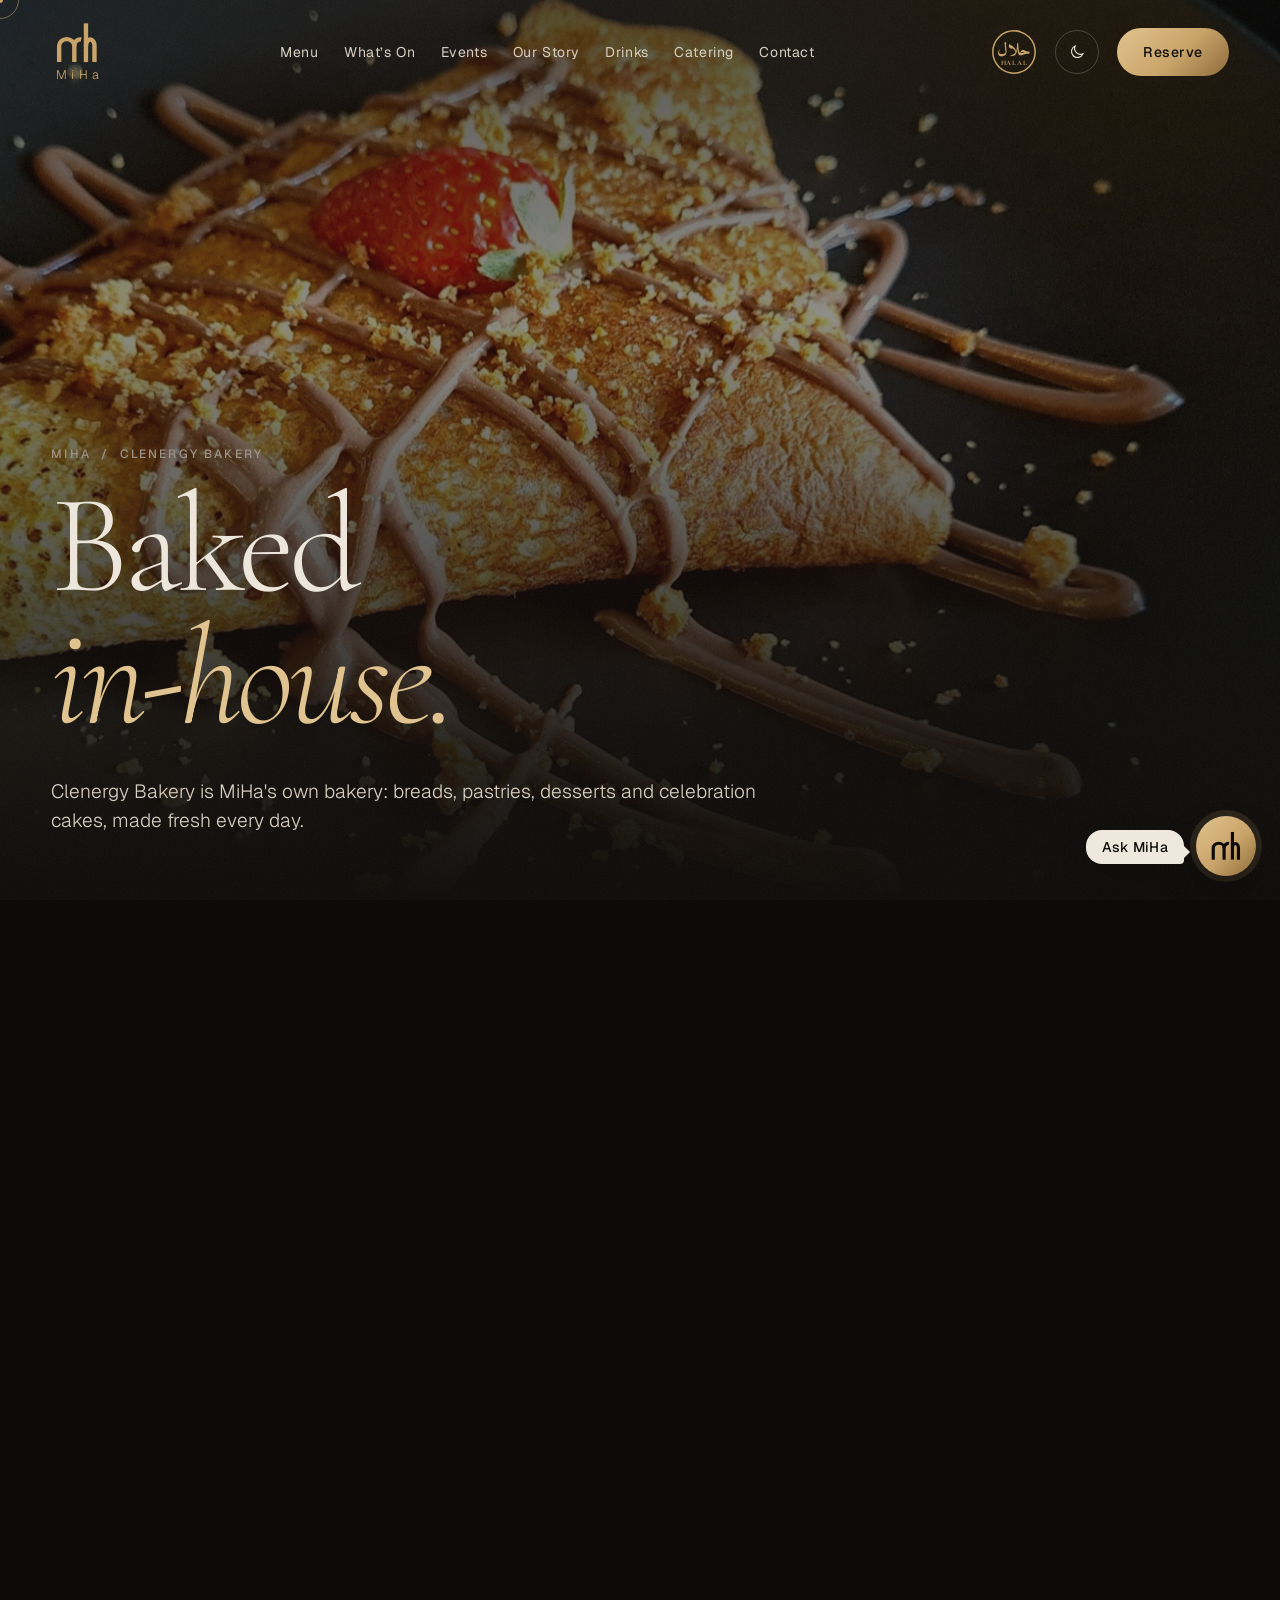
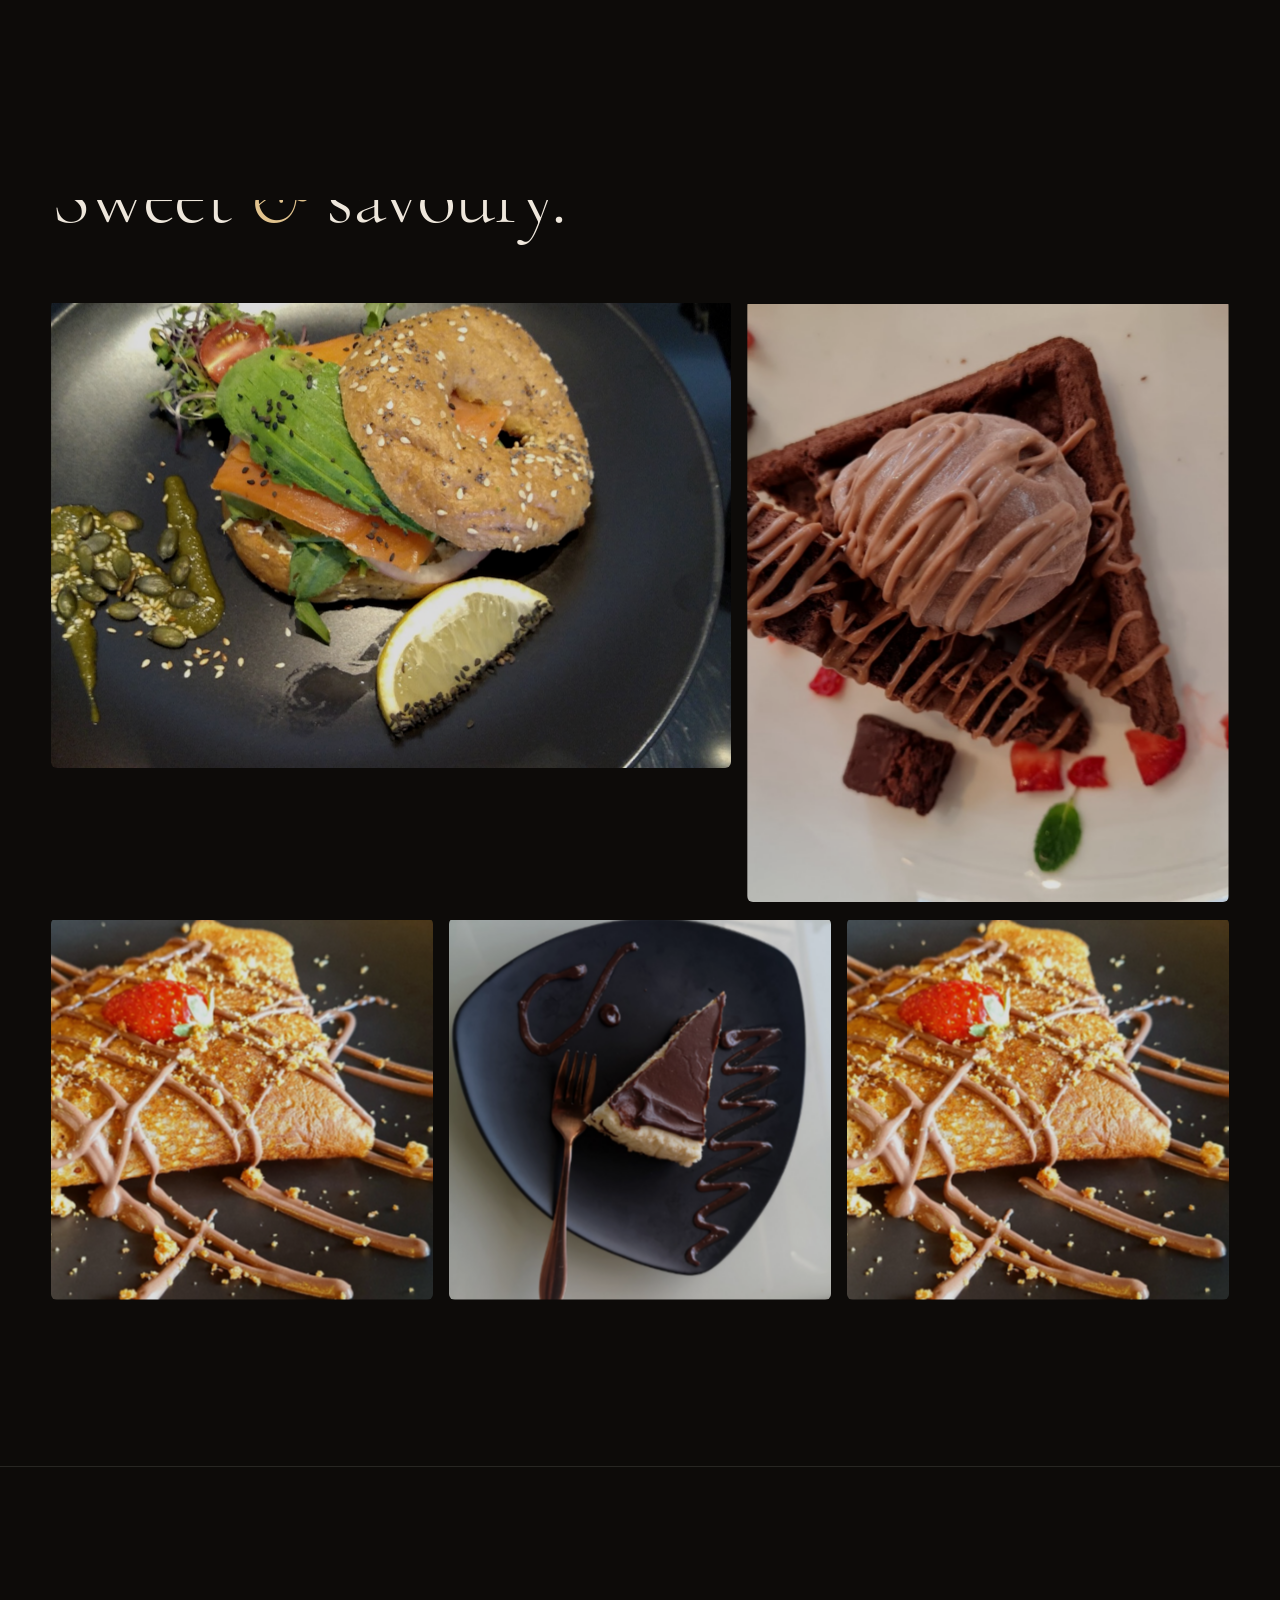
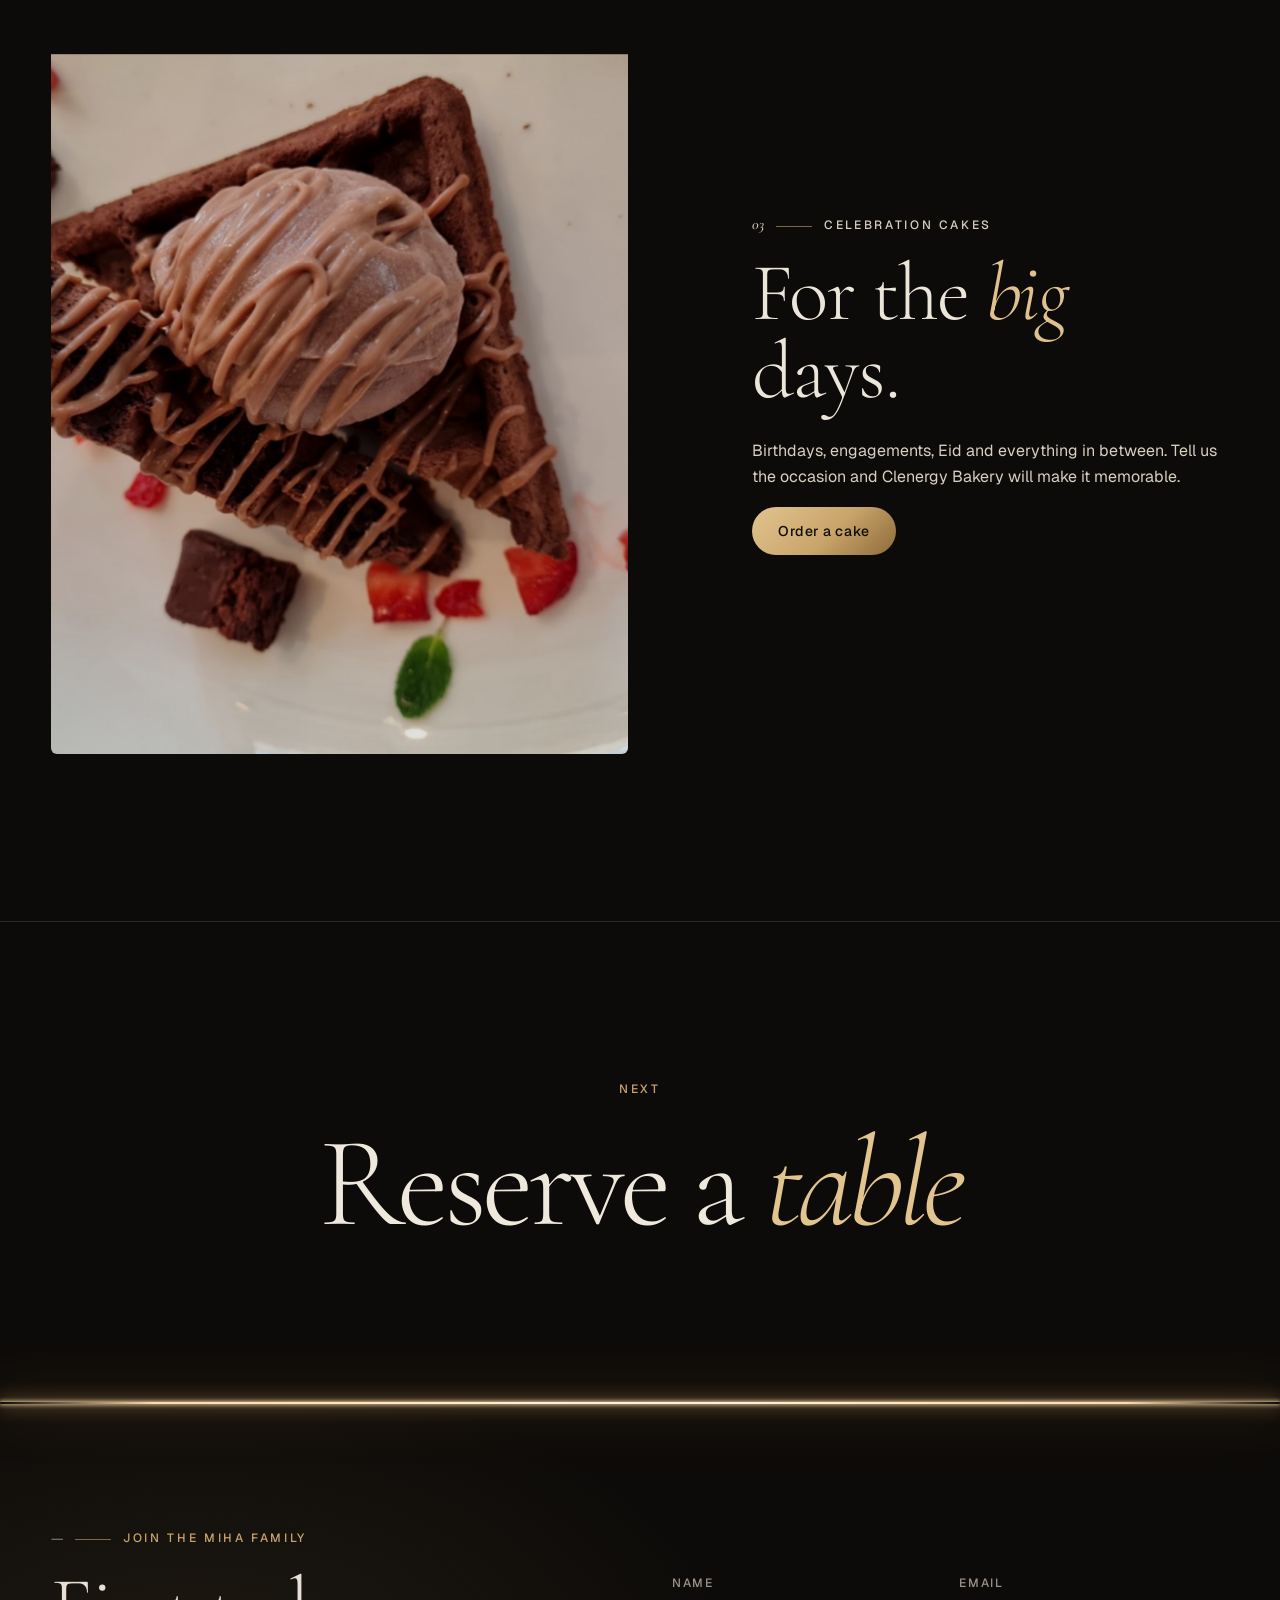
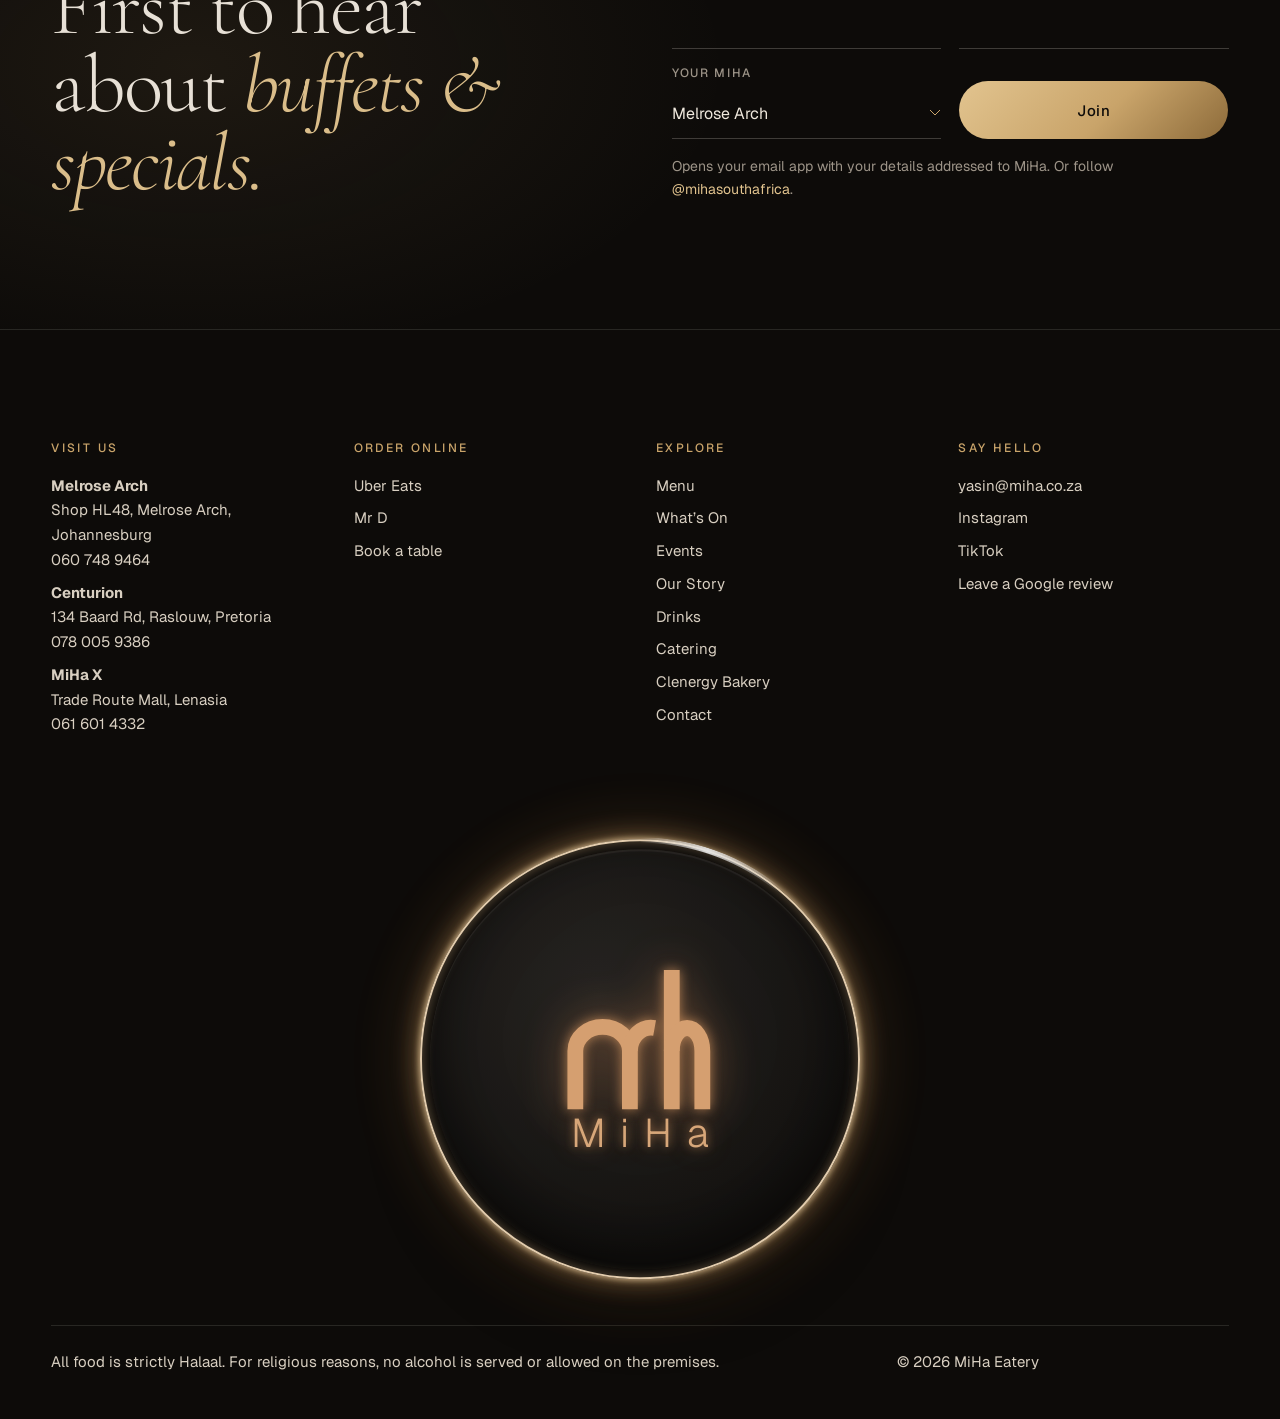
==== commit 5fbd52bc: "PDF: clickable phones, map locations, web and email; menu download opens the latest PDF in a new tab" ====
--- a/bakery.html
+++ b/bakery.html
@@ -26,7 +26,7 @@
 <link rel="preconnect" href="https://fonts.googleapis.com">
 <link rel="preconnect" href="https://fonts.gstatic.com" crossorigin>
 <link href="https://fonts.googleapis.com/css2?family=Amiri:wght@700&family=Cormorant+Garamond:ital,wght@0,300;0,400;0,500;0,700;1,300;1,400&family=Geist:wght@300;400;500;600&display=swap" rel="stylesheet">
-<link rel="stylesheet" href="style.css?v=mws9lva5">
+<link rel="stylesheet" href="style.css?v=mws9u1xc">
 <script>document.documentElement.classList.replace('no-js','js');try{var t=localStorage.getItem('miha-theme');if(t)document.documentElement.dataset.theme=t}catch(e){}</script>
 </head>
 <body>
@@ -138,13 +138,13 @@
   </div>
 </footer>
 <div class="mbar"><a href="reserve.html#book" class="mbar__main">Reserve</a><a href="tel:+27607489464">Call</a><a href="reserve.html#branches">Directions</a></div>
-<script src="vendor/gsap.min.js?v=mws9lva5"></script>
-<script src="vendor/ScrollTrigger.min.js?v=mws9lva5"></script>
-<script src="vendor/lenis.min.js?v=mws9lva5"></script>
-<script src="main.js?v=mws9lva5"></script>
-<script src="concierge.js?v=mws9lva5"></script>
-<script src="booking.js?v=mws9lva5"></script>
-<script src="picks.js?v=mws9lva5"></script>
-<script src="catering.js?v=mws9lva5"></script>
+<script src="vendor/gsap.min.js?v=mws9u1xc"></script>
+<script src="vendor/ScrollTrigger.min.js?v=mws9u1xc"></script>
+<script src="vendor/lenis.min.js?v=mws9u1xc"></script>
+<script src="main.js?v=mws9u1xc"></script>
+<script src="concierge.js?v=mws9u1xc"></script>
+<script src="booking.js?v=mws9u1xc"></script>
+<script src="picks.js?v=mws9u1xc"></script>
+<script src="catering.js?v=mws9u1xc"></script>
 </body>
 </html>
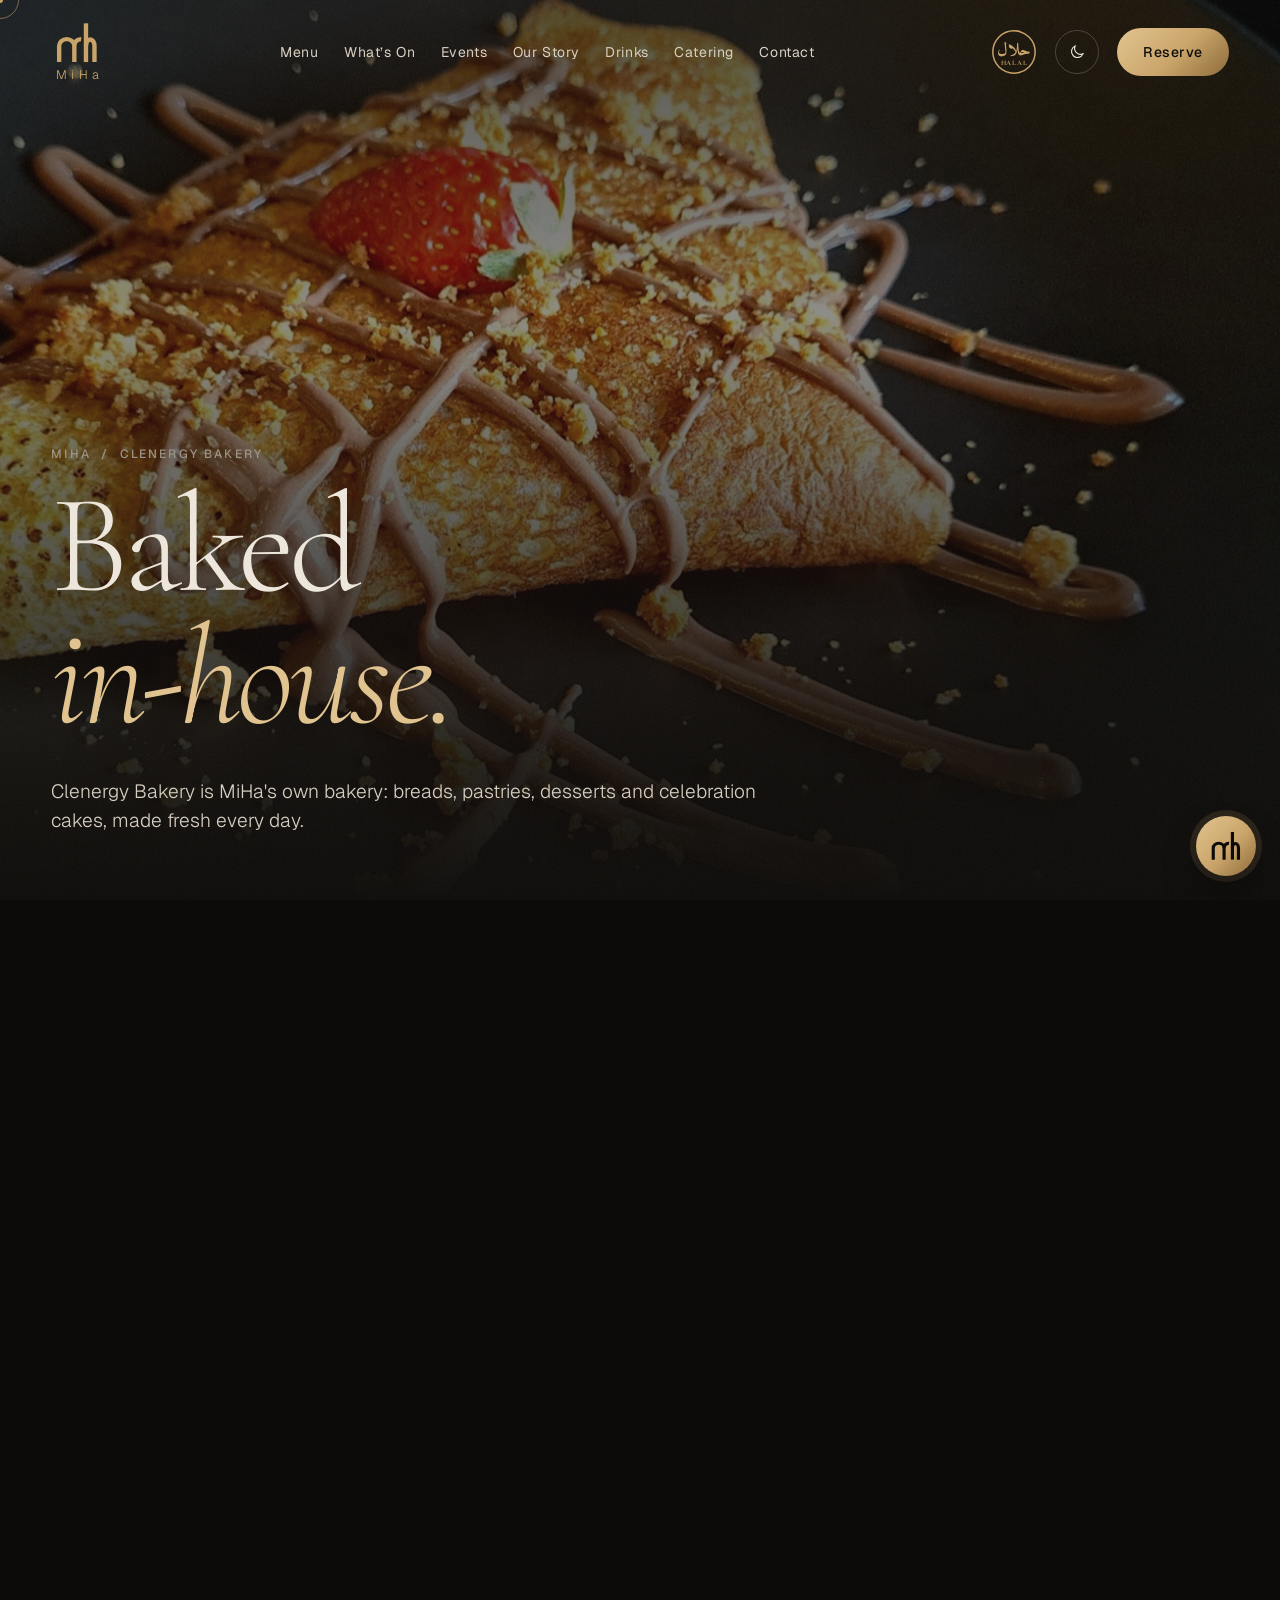
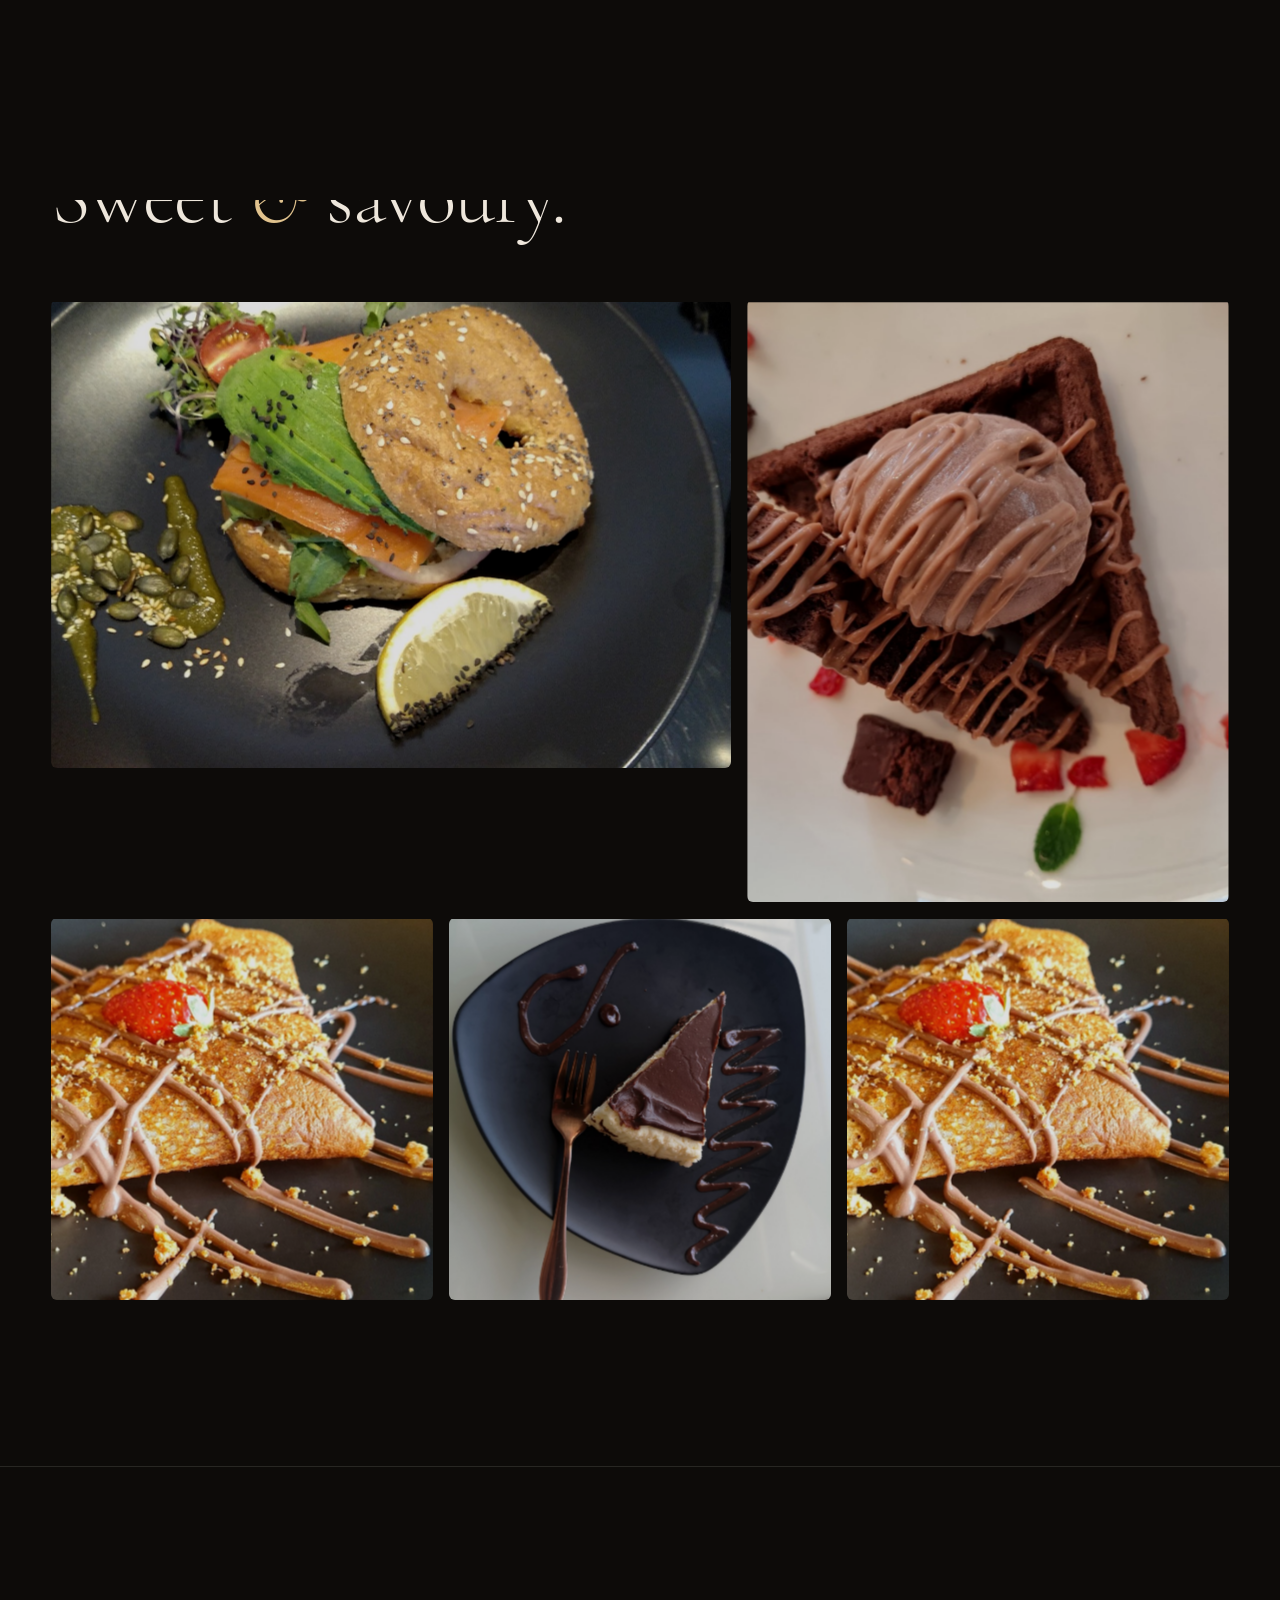
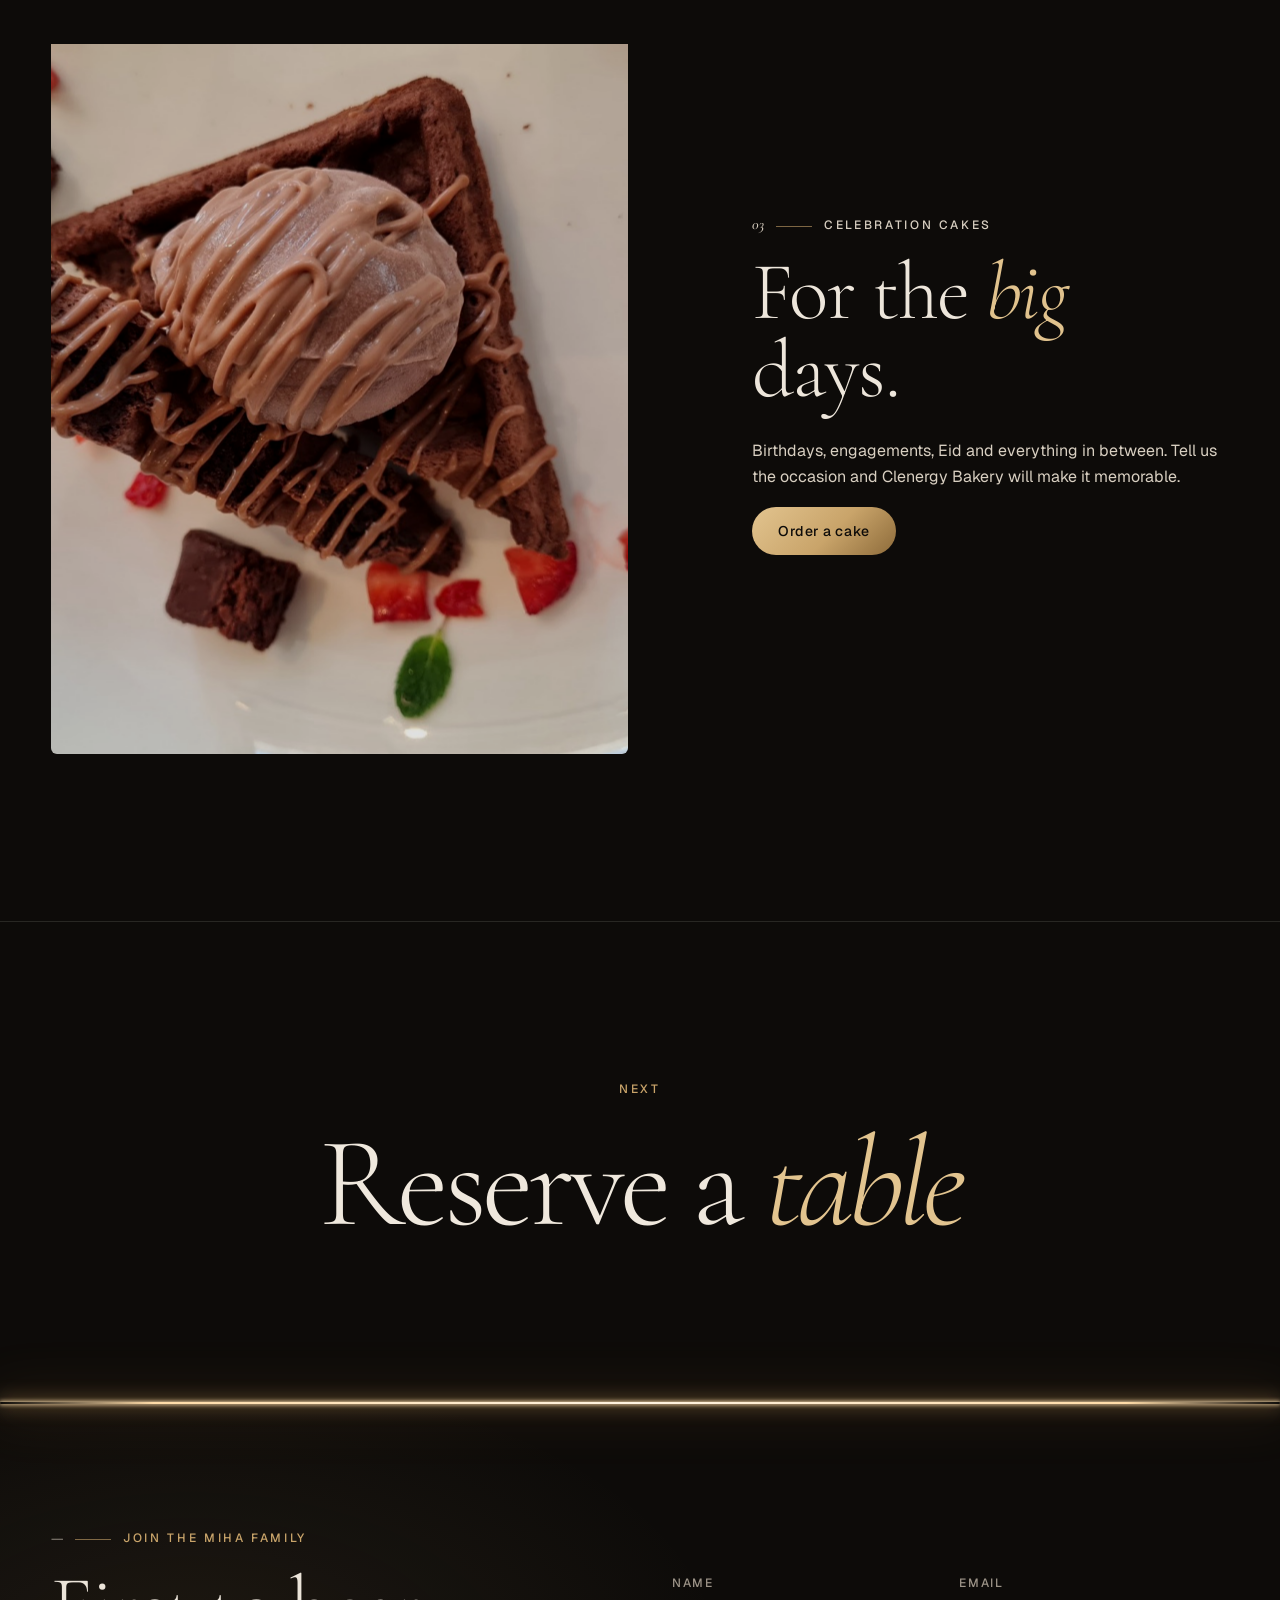
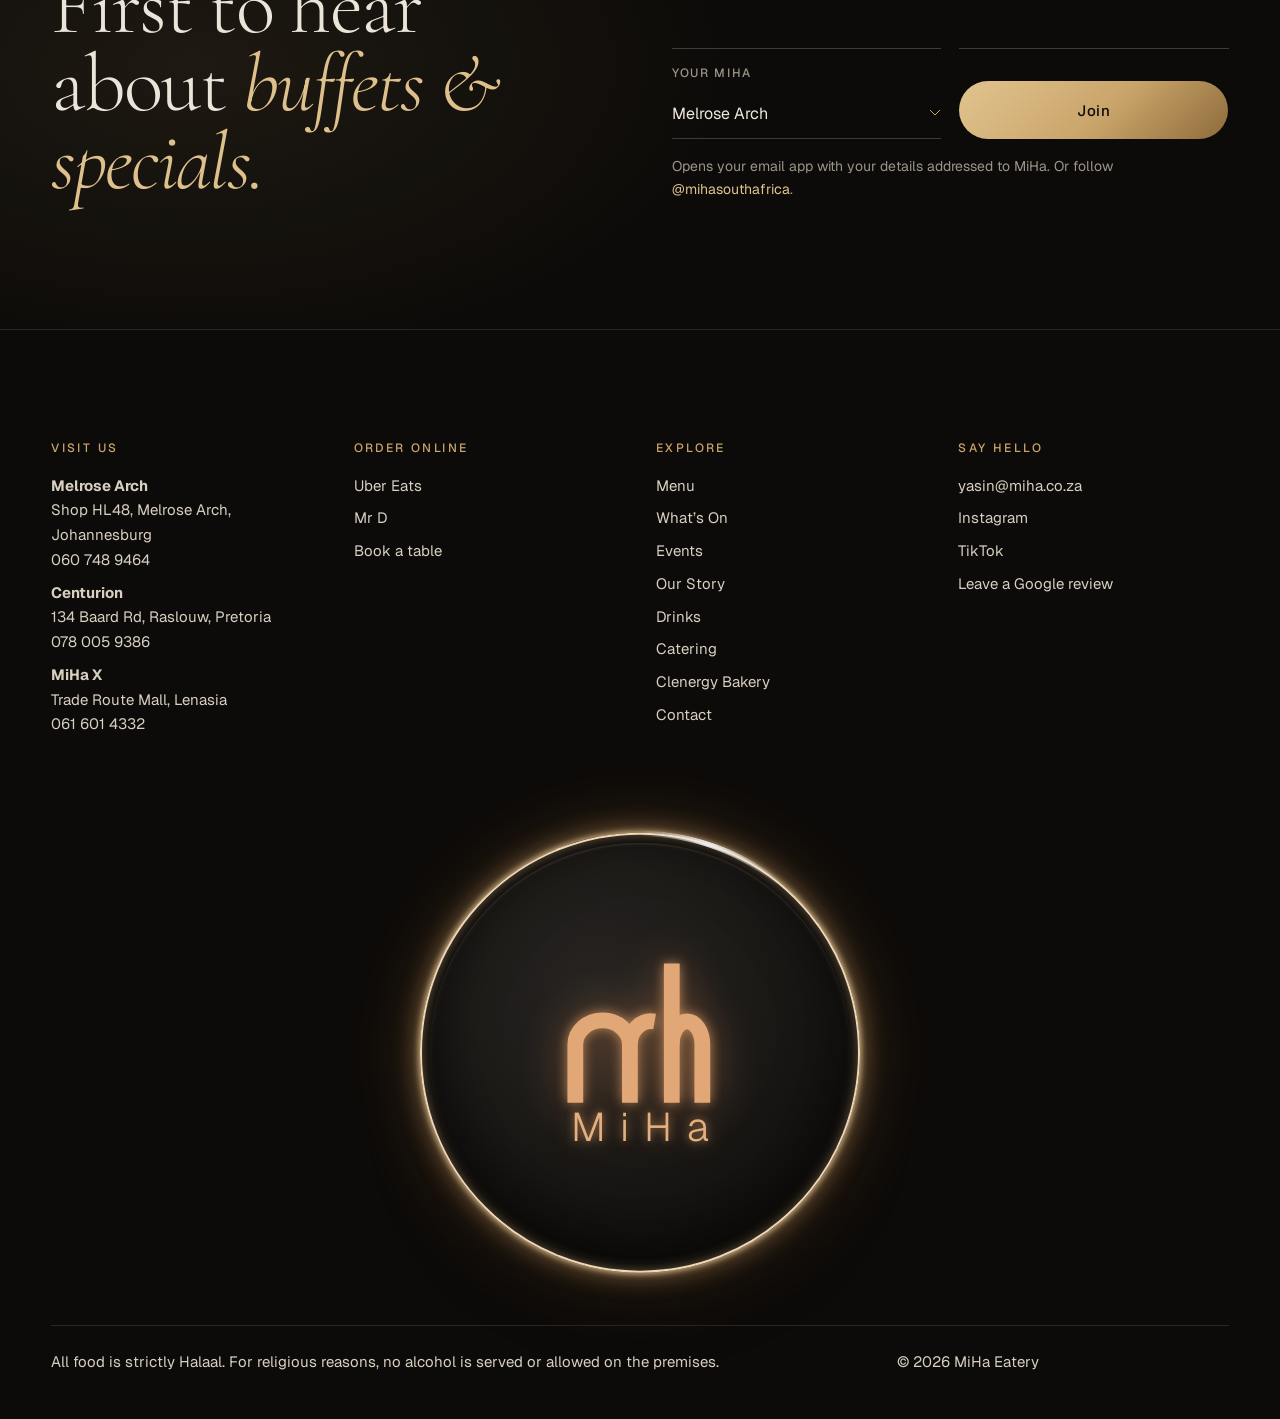
==== commit e2b46b44: "Fix: closed My picks panel was blocking clicks on menu buttons Co-Authored-By: Claude Opus 5.5 <nore" ====
--- a/bakery.html
+++ b/bakery.html
@@ -26,7 +26,7 @@
 <link rel="preconnect" href="https://fonts.googleapis.com">
 <link rel="preconnect" href="https://fonts.gstatic.com" crossorigin>
 <link href="https://fonts.googleapis.com/css2?family=Amiri:wght@700&family=Cormorant+Garamond:ital,wght@0,300;0,400;0,500;0,700;1,300;1,400&family=Geist:wght@300;400;500;600&display=swap" rel="stylesheet">
-<link rel="stylesheet" href="style.css?v=mws9u1xc">
+<link rel="stylesheet" href="style.css?v=mws9wf93">
 <script>document.documentElement.classList.replace('no-js','js');try{var t=localStorage.getItem('miha-theme');if(t)document.documentElement.dataset.theme=t}catch(e){}</script>
 </head>
 <body>
@@ -138,13 +138,13 @@
   </div>
 </footer>
 <div class="mbar"><a href="reserve.html#book" class="mbar__main">Reserve</a><a href="tel:+27607489464">Call</a><a href="reserve.html#branches">Directions</a></div>
-<script src="vendor/gsap.min.js?v=mws9u1xc"></script>
-<script src="vendor/ScrollTrigger.min.js?v=mws9u1xc"></script>
-<script src="vendor/lenis.min.js?v=mws9u1xc"></script>
-<script src="main.js?v=mws9u1xc"></script>
-<script src="concierge.js?v=mws9u1xc"></script>
-<script src="booking.js?v=mws9u1xc"></script>
-<script src="picks.js?v=mws9u1xc"></script>
-<script src="catering.js?v=mws9u1xc"></script>
+<script src="vendor/gsap.min.js?v=mws9wf93"></script>
+<script src="vendor/ScrollTrigger.min.js?v=mws9wf93"></script>
+<script src="vendor/lenis.min.js?v=mws9wf93"></script>
+<script src="main.js?v=mws9wf93"></script>
+<script src="concierge.js?v=mws9wf93"></script>
+<script src="booking.js?v=mws9wf93"></script>
+<script src="picks.js?v=mws9wf93"></script>
+<script src="catering.js?v=mws9wf93"></script>
 </body>
 </html>
--- a/style.css
+++ b/style.css
@@ -1212,3 +1212,7 @@
   .picks{bottom:140px;max-height:calc(100svh - 160px)}
 }
 .picks-pill{color:#efe8dd}
+/* a closed My picks panel must never sit over the page and swallow clicks */
+.picks[hidden]{display:none!important}
+.picks:not(.is-open){pointer-events:none}
+.picks-pill[hidden]{display:none!important}
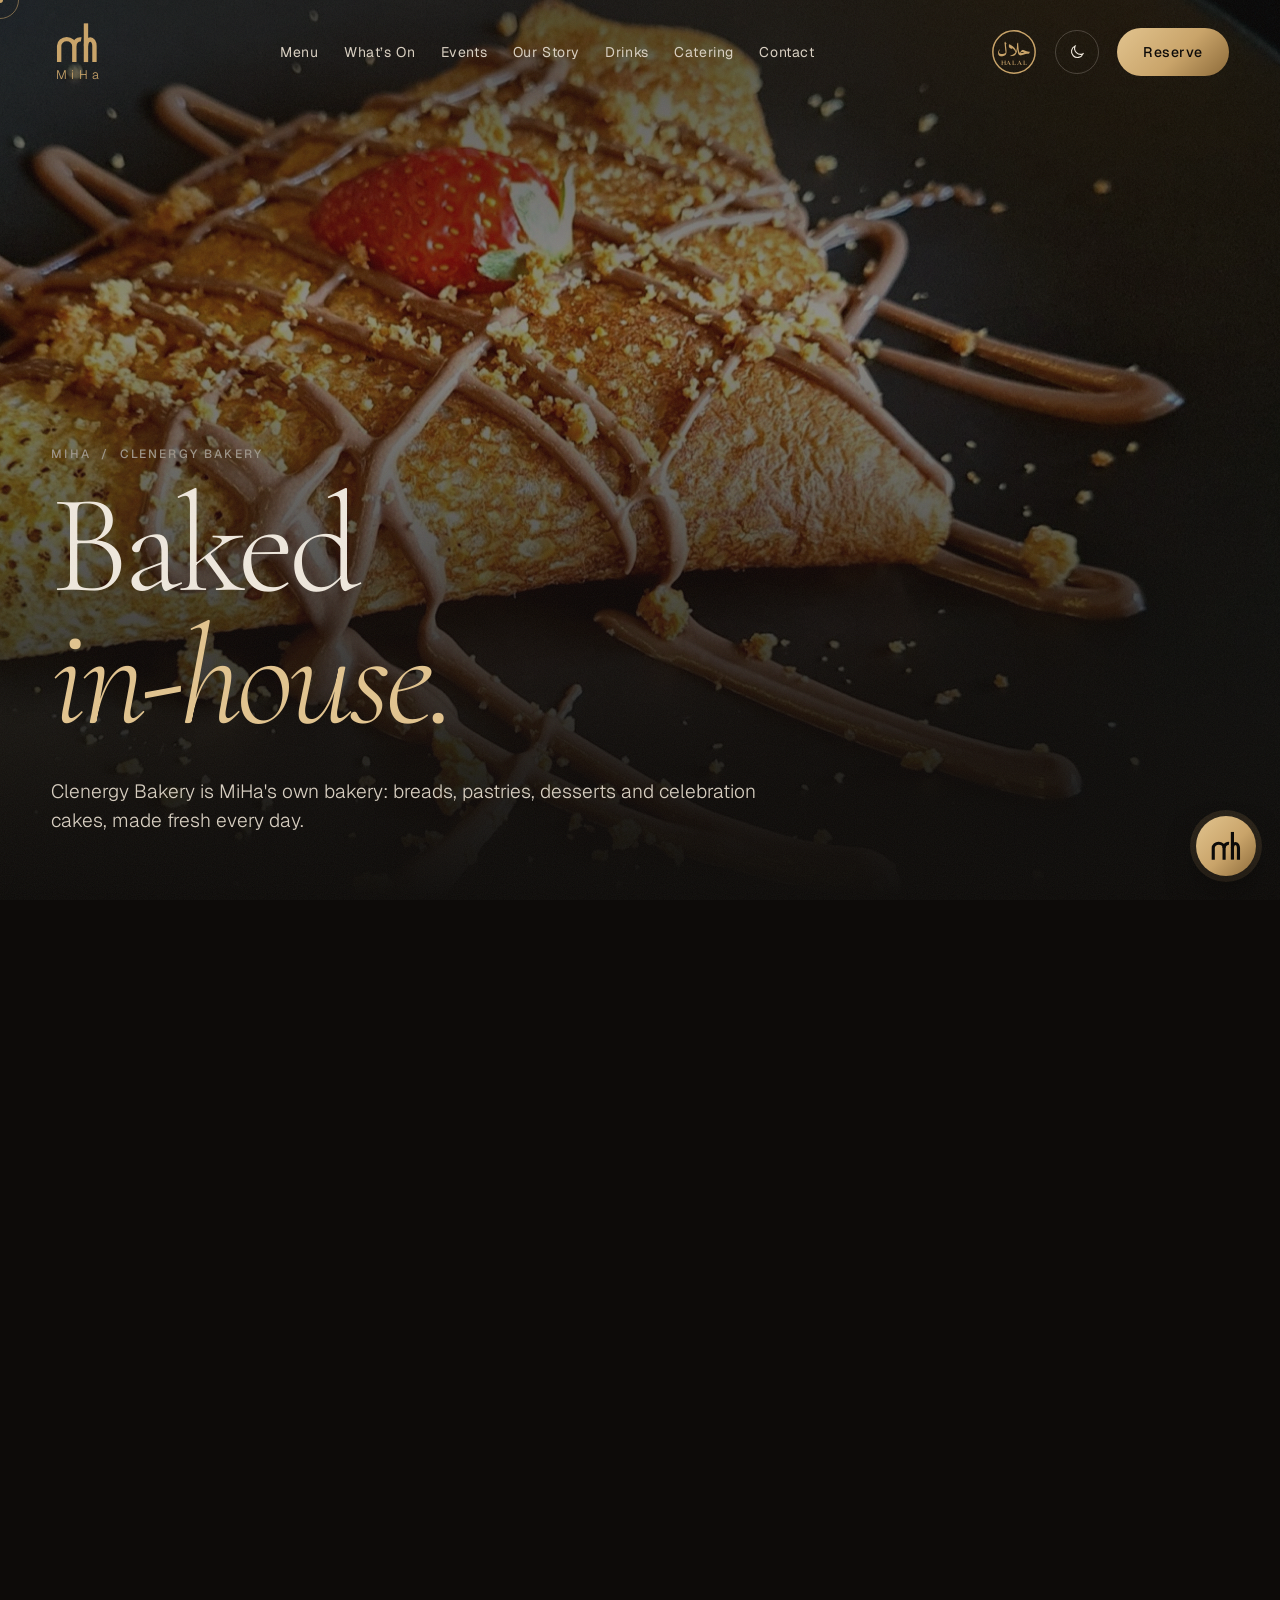
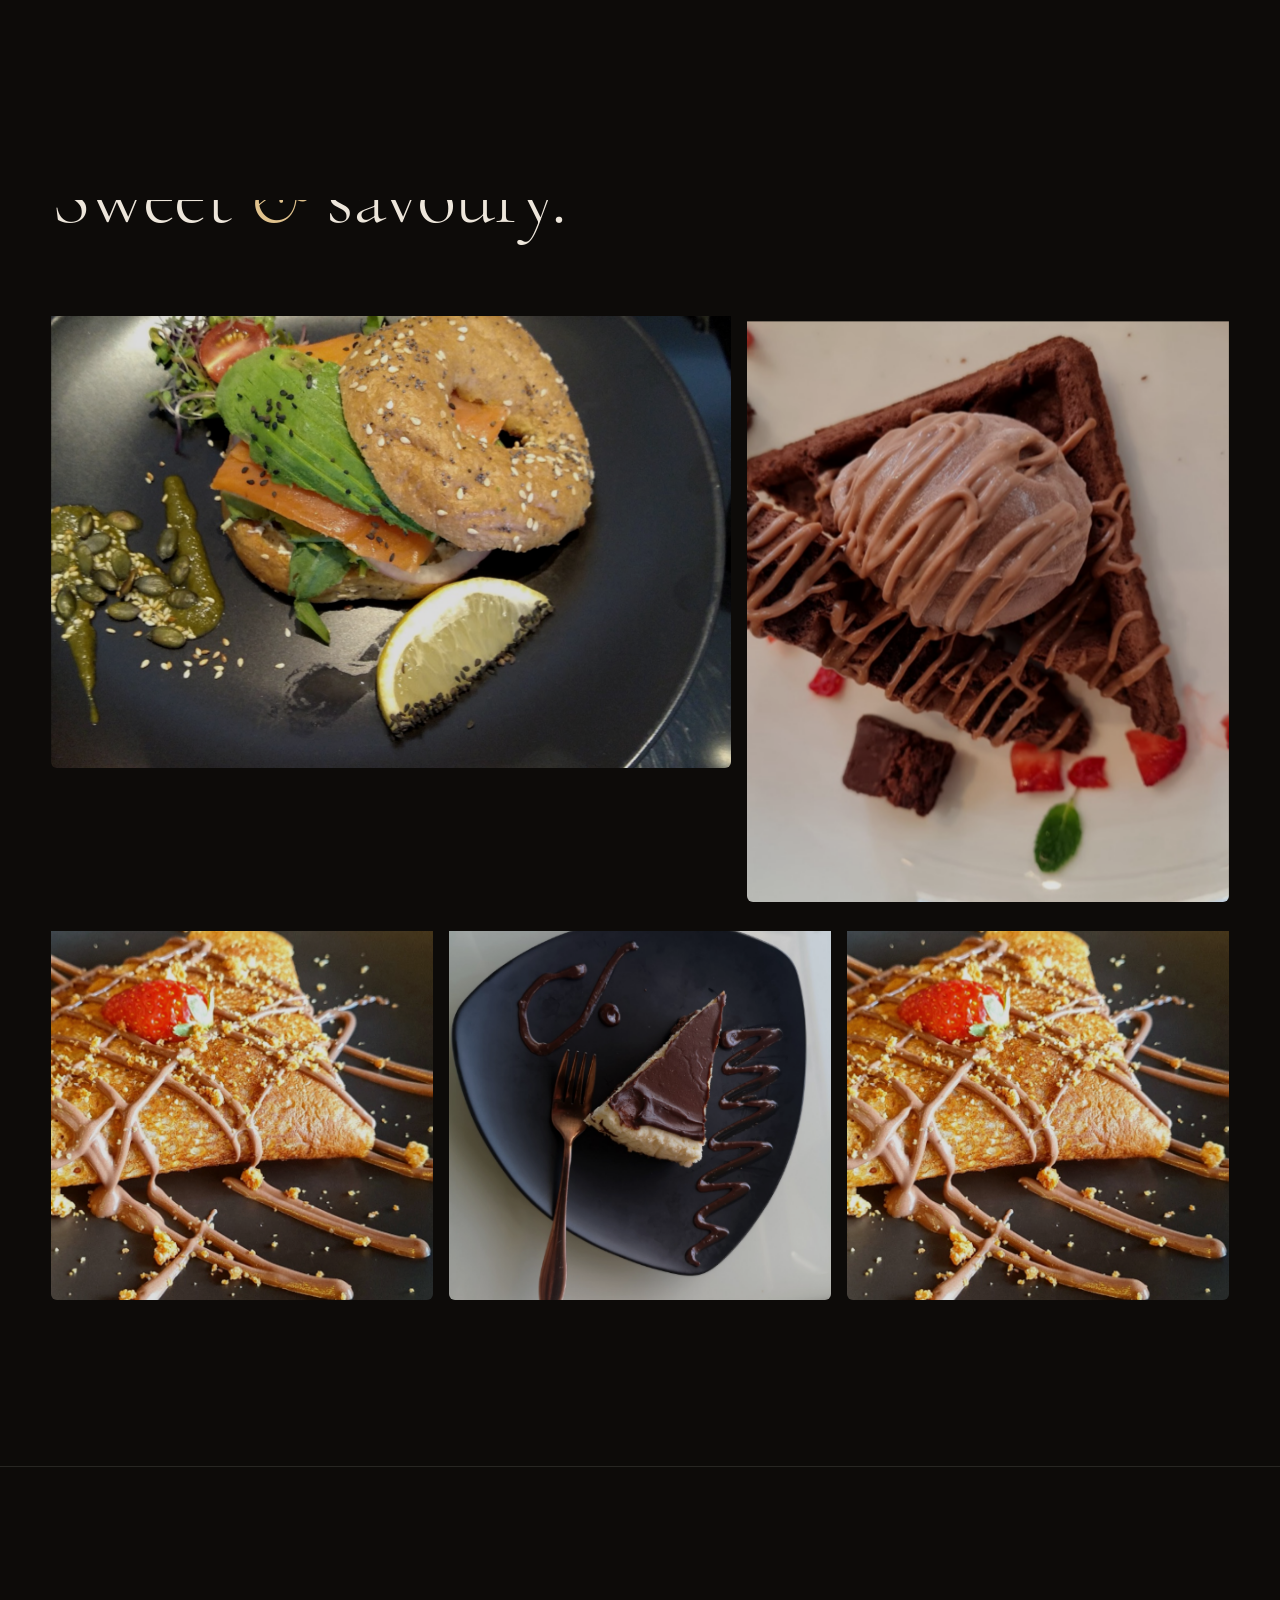
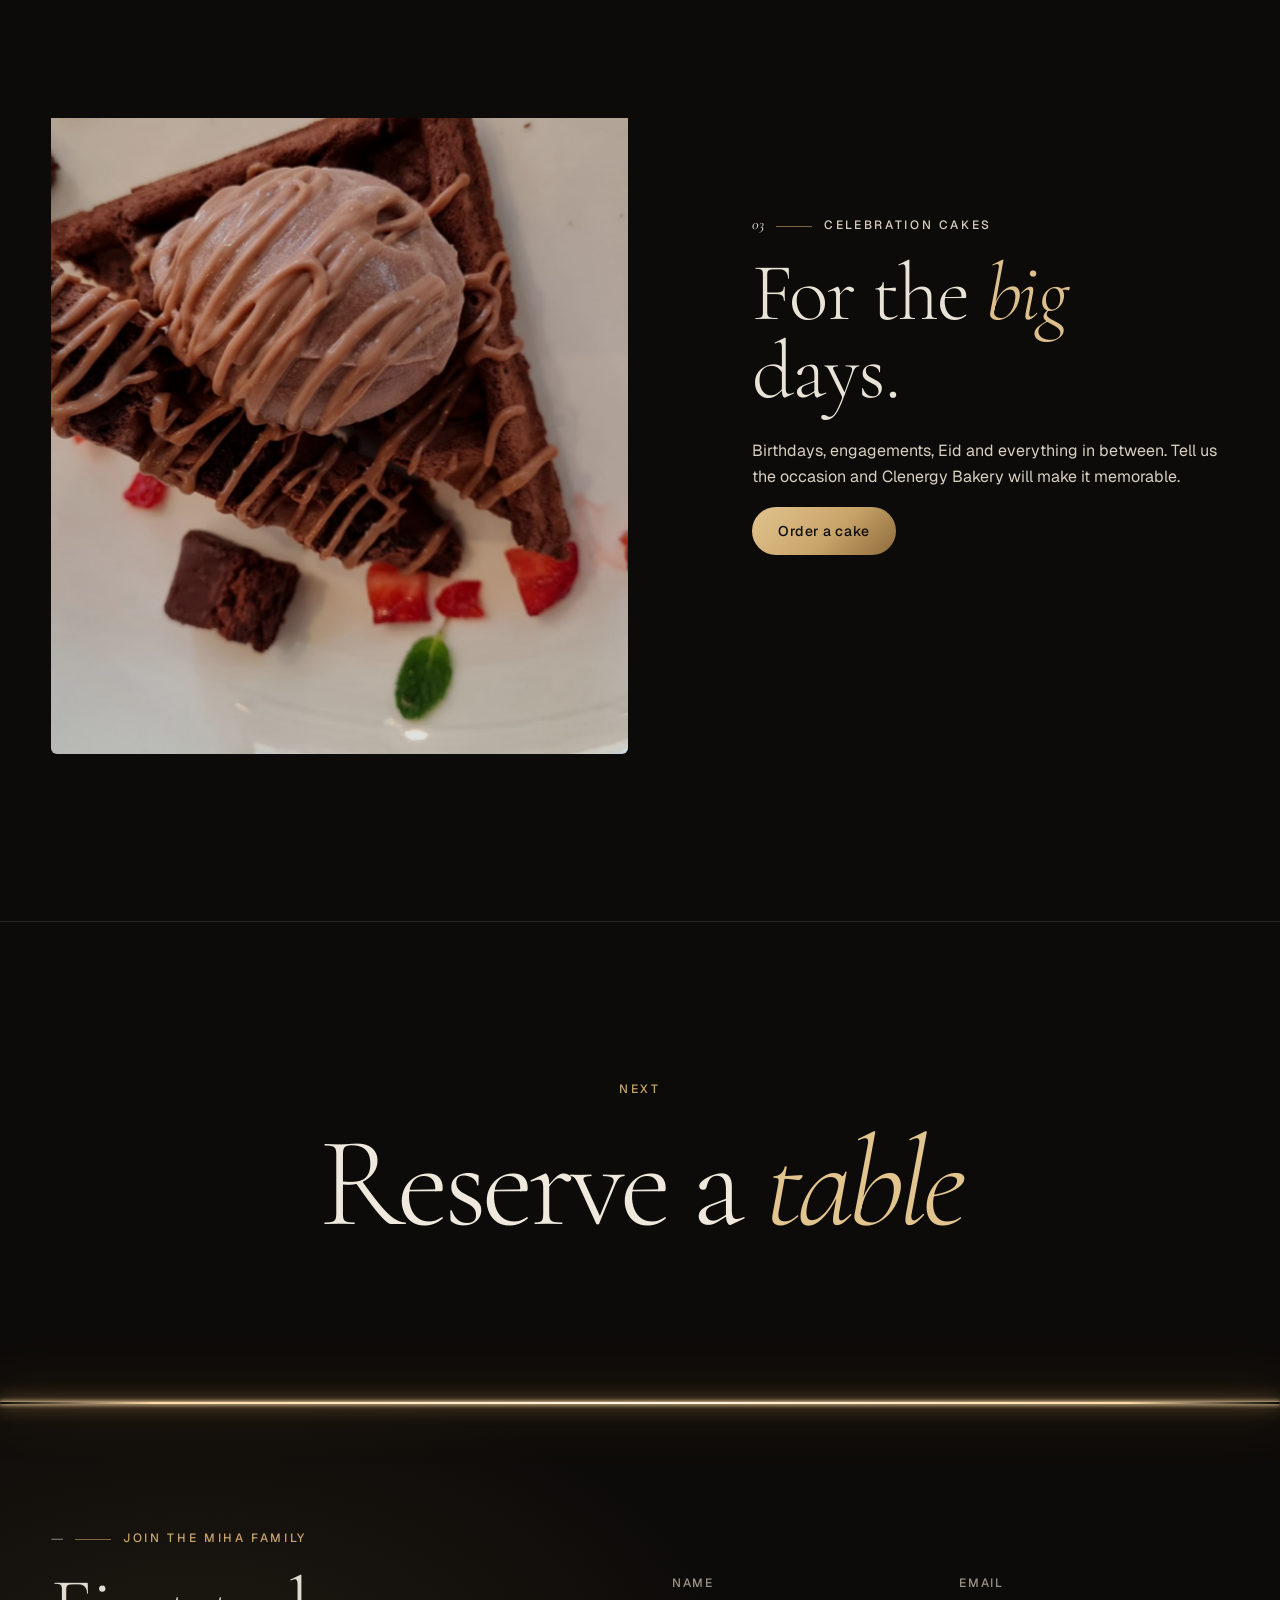
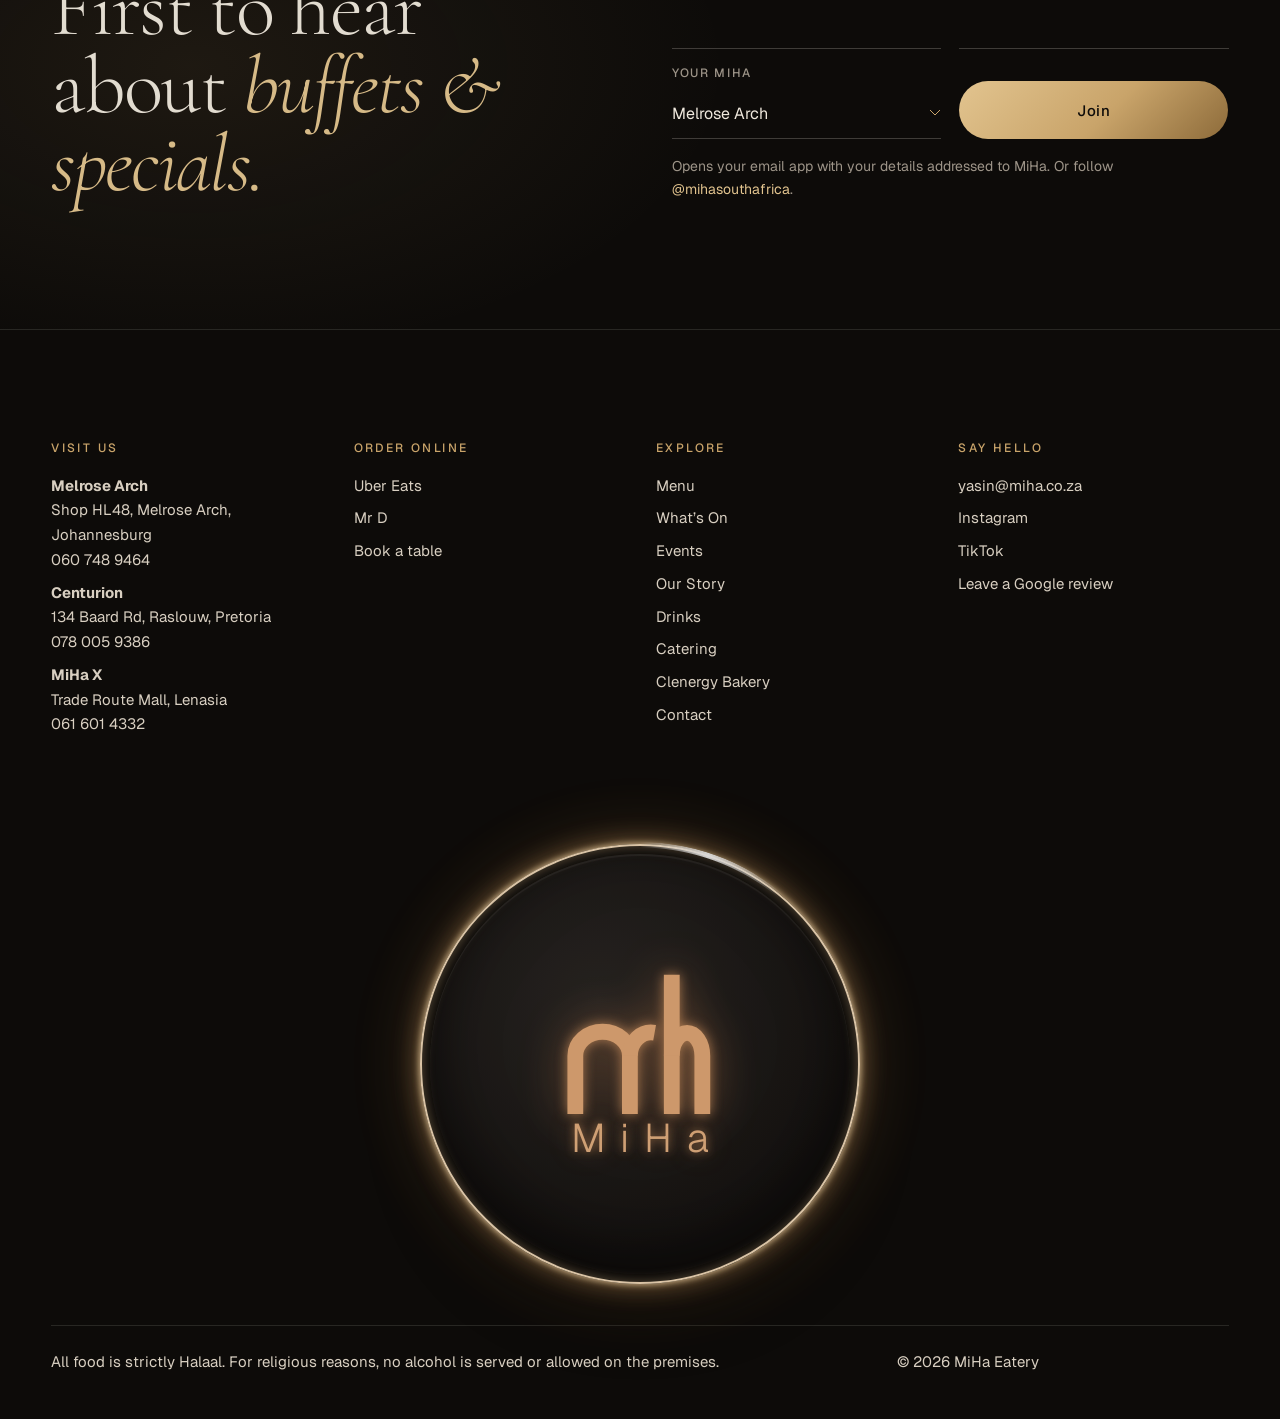
==== commit 78ede8ad: "Keep banner buttons fully visible on shorter laptop screens Co-Authored-By: Claude Opus 5.5 <noreply" ====
--- a/bakery.html
+++ b/bakery.html
@@ -26,7 +26,7 @@
 <link rel="preconnect" href="https://fonts.googleapis.com">
 <link rel="preconnect" href="https://fonts.gstatic.com" crossorigin>
 <link href="https://fonts.googleapis.com/css2?family=Amiri:wght@700&family=Cormorant+Garamond:ital,wght@0,300;0,400;0,500;0,700;1,300;1,400&family=Geist:wght@300;400;500;600&display=swap" rel="stylesheet">
-<link rel="stylesheet" href="style.css?v=mws9wf93">
+<link rel="stylesheet" href="style.css?v=mws9yls7">
 <script>document.documentElement.classList.replace('no-js','js');try{var t=localStorage.getItem('miha-theme');if(t)document.documentElement.dataset.theme=t}catch(e){}</script>
 </head>
 <body>
@@ -138,13 +138,13 @@
   </div>
 </footer>
 <div class="mbar"><a href="reserve.html#book" class="mbar__main">Reserve</a><a href="tel:+27607489464">Call</a><a href="reserve.html#branches">Directions</a></div>
-<script src="vendor/gsap.min.js?v=mws9wf93"></script>
-<script src="vendor/ScrollTrigger.min.js?v=mws9wf93"></script>
-<script src="vendor/lenis.min.js?v=mws9wf93"></script>
-<script src="main.js?v=mws9wf93"></script>
-<script src="concierge.js?v=mws9wf93"></script>
-<script src="booking.js?v=mws9wf93"></script>
-<script src="picks.js?v=mws9wf93"></script>
-<script src="catering.js?v=mws9wf93"></script>
+<script src="vendor/gsap.min.js?v=mws9yls7"></script>
+<script src="vendor/ScrollTrigger.min.js?v=mws9yls7"></script>
+<script src="vendor/lenis.min.js?v=mws9yls7"></script>
+<script src="main.js?v=mws9yls7"></script>
+<script src="concierge.js?v=mws9yls7"></script>
+<script src="booking.js?v=mws9yls7"></script>
+<script src="picks.js?v=mws9yls7"></script>
+<script src="catering.js?v=mws9yls7"></script>
 </body>
 </html>
--- a/style.css
+++ b/style.css
@@ -1216,3 +1216,12 @@
 .picks[hidden]{display:none!important}
 .picks:not(.is-open){pointer-events:none}
 .picks-pill[hidden]{display:none!important}
+
+/* shorter laptop screens: keep banner buttons fully in view, clear of the floating pill */
+@media (max-height:820px) and (min-width:901px){
+  .phero{padding:110px 0 96px}
+  .phero .display,.shero .display{font-size:clamp(56px,8.4vh,112px)}
+  .phero__title{margin:14px 0 18px}
+  .shero{padding:120px 0 80px}
+}
+.phero__row{position:relative;z-index:3}
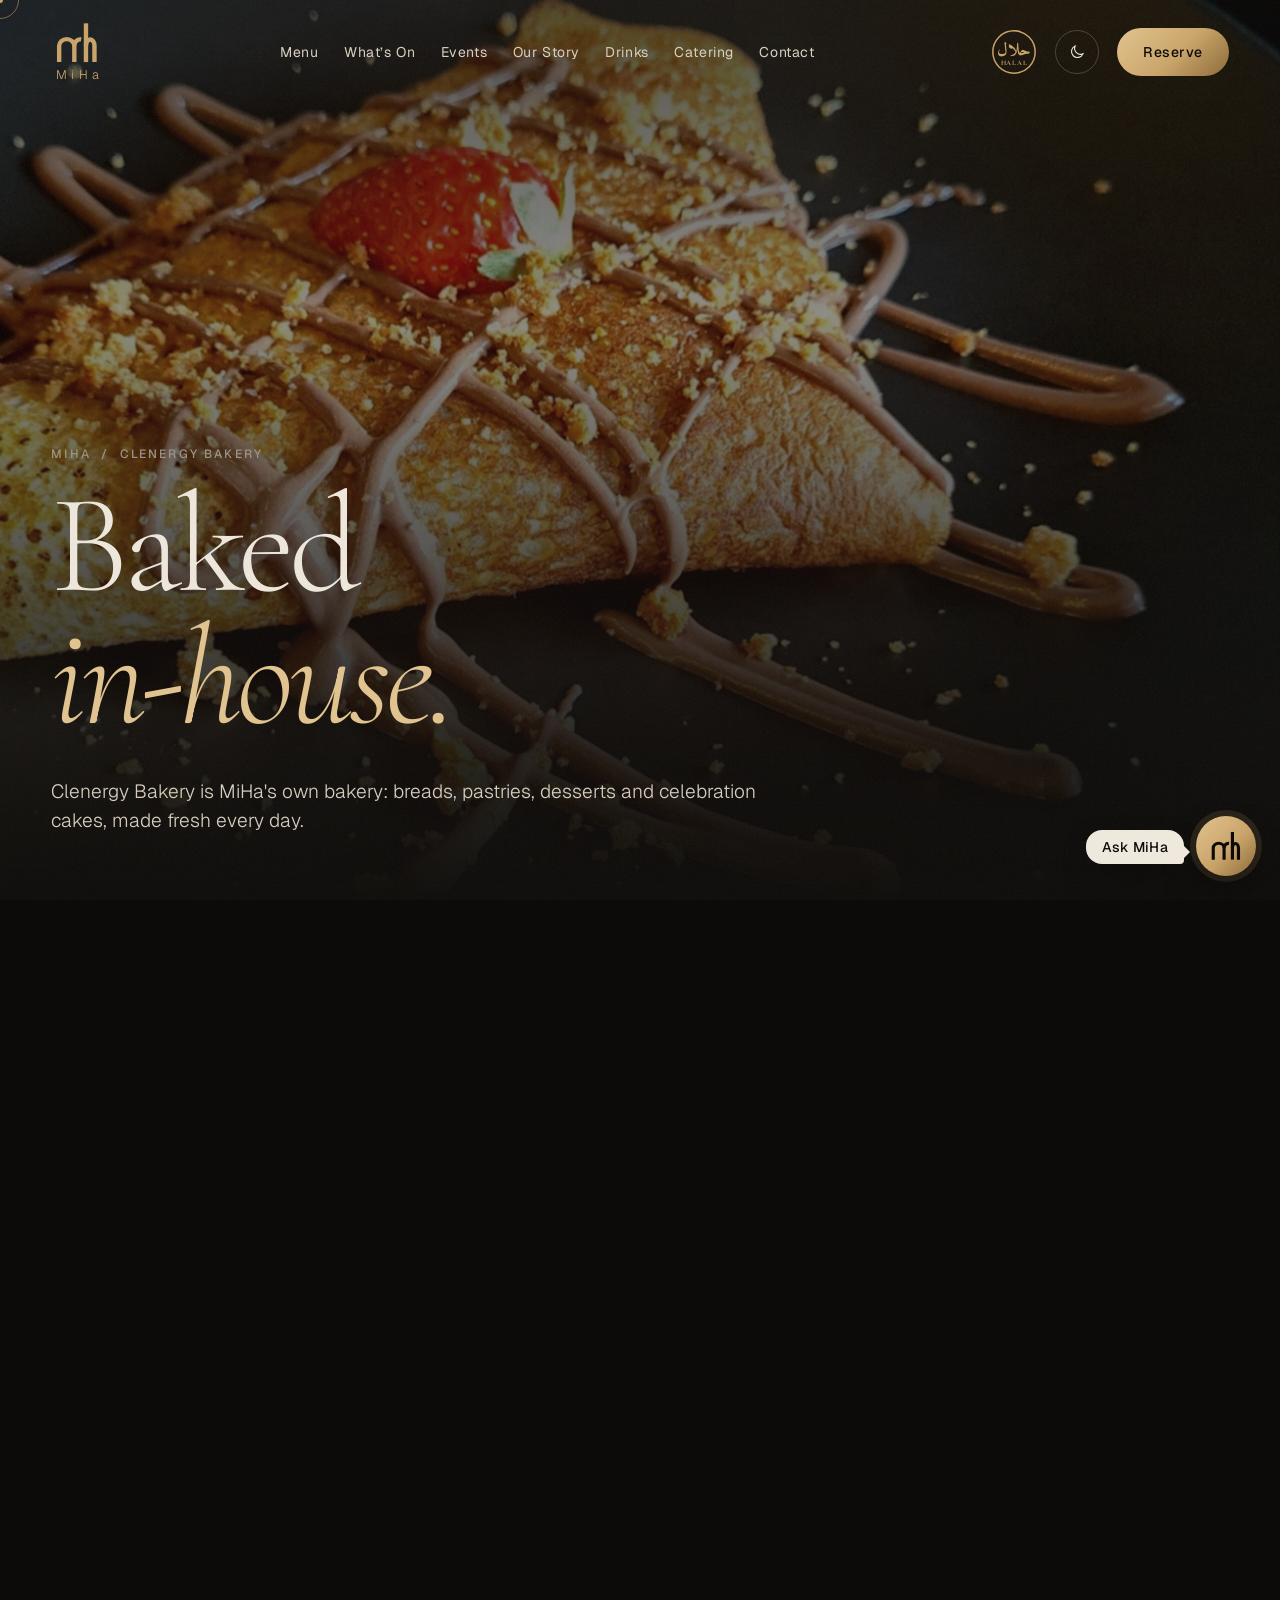
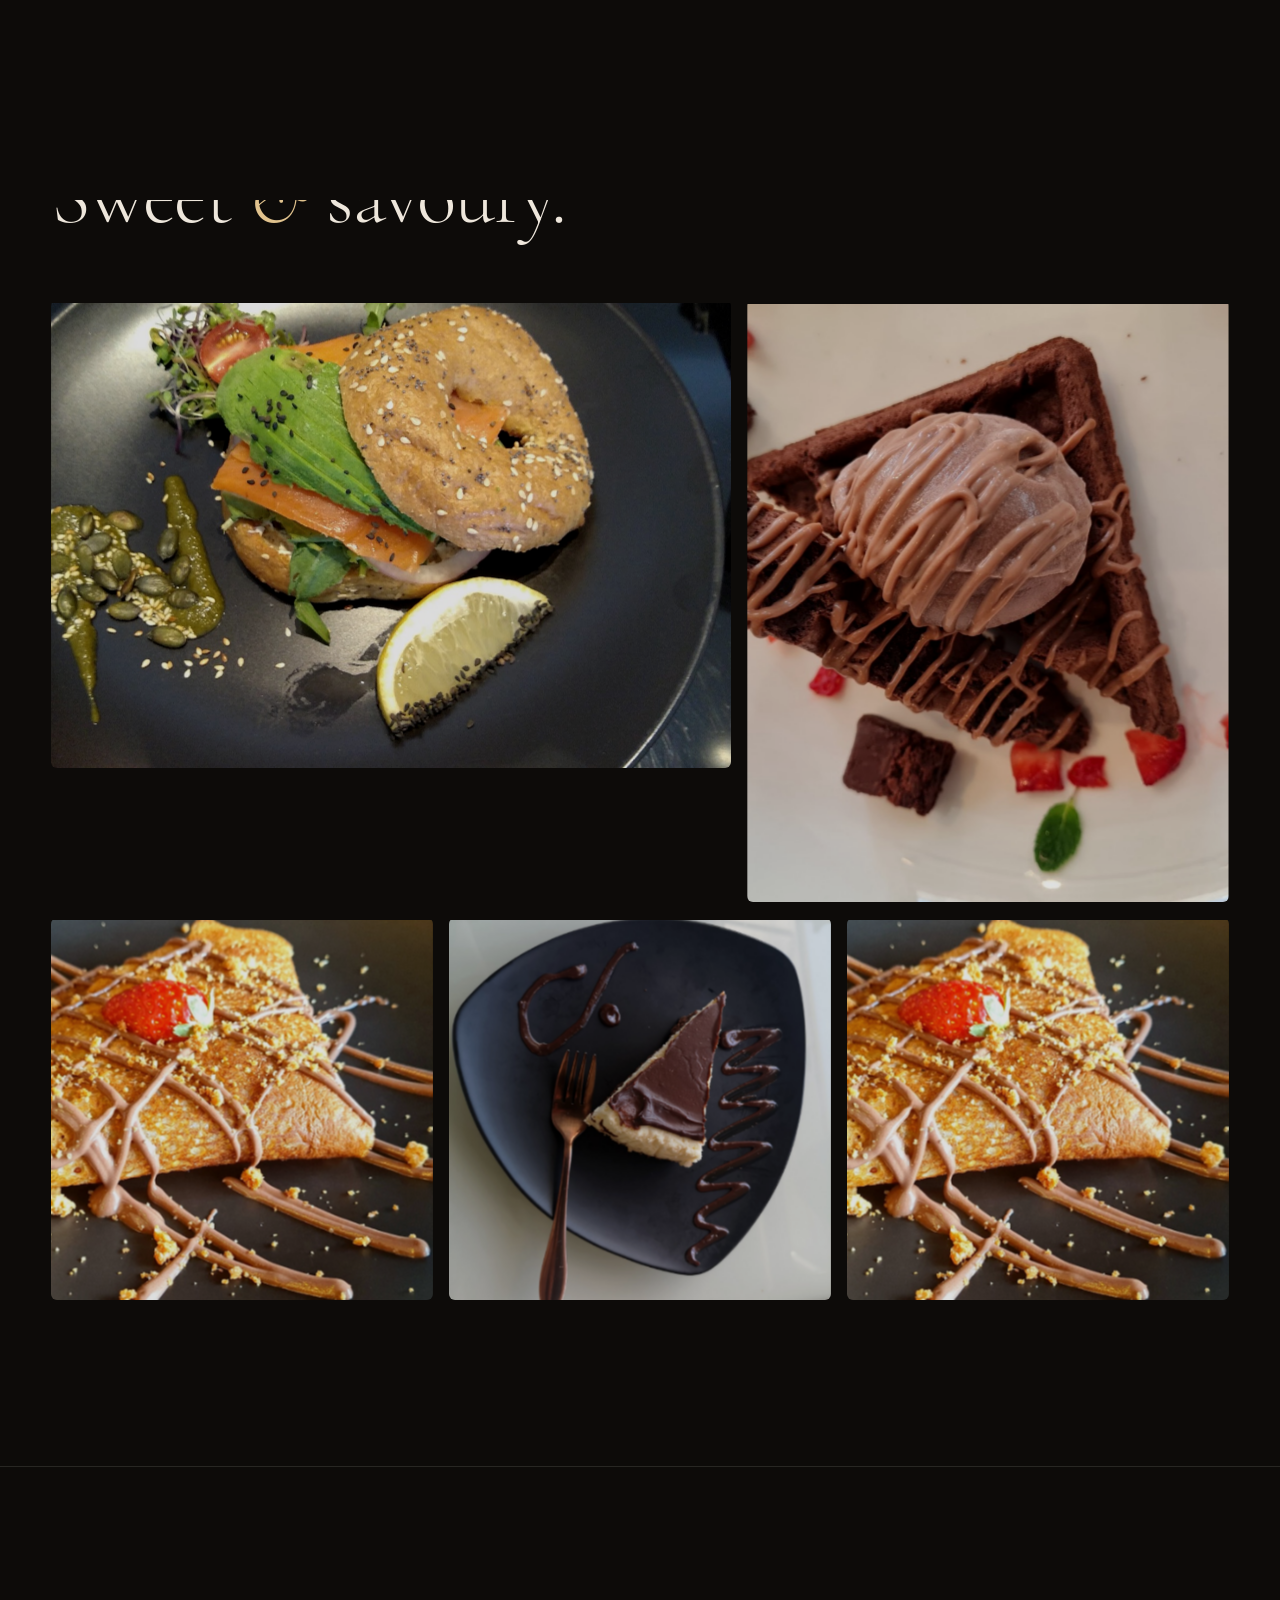
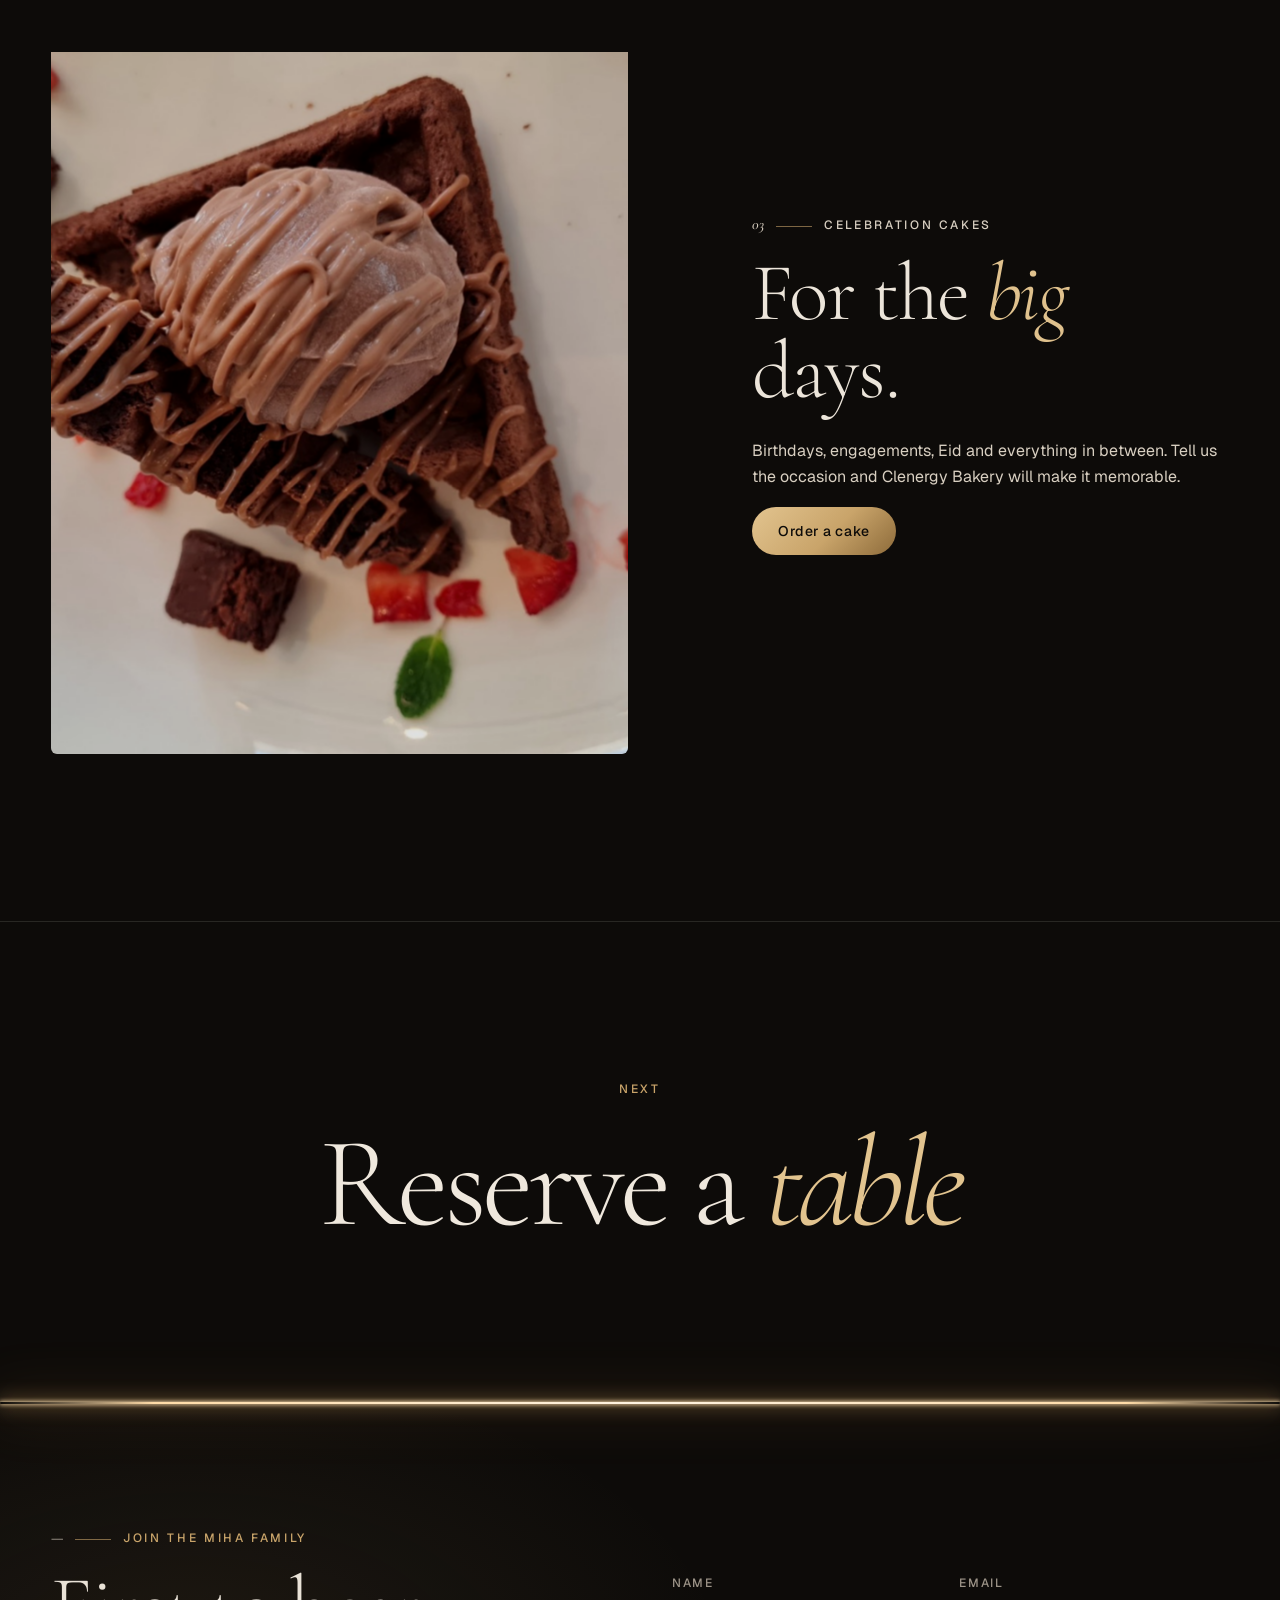
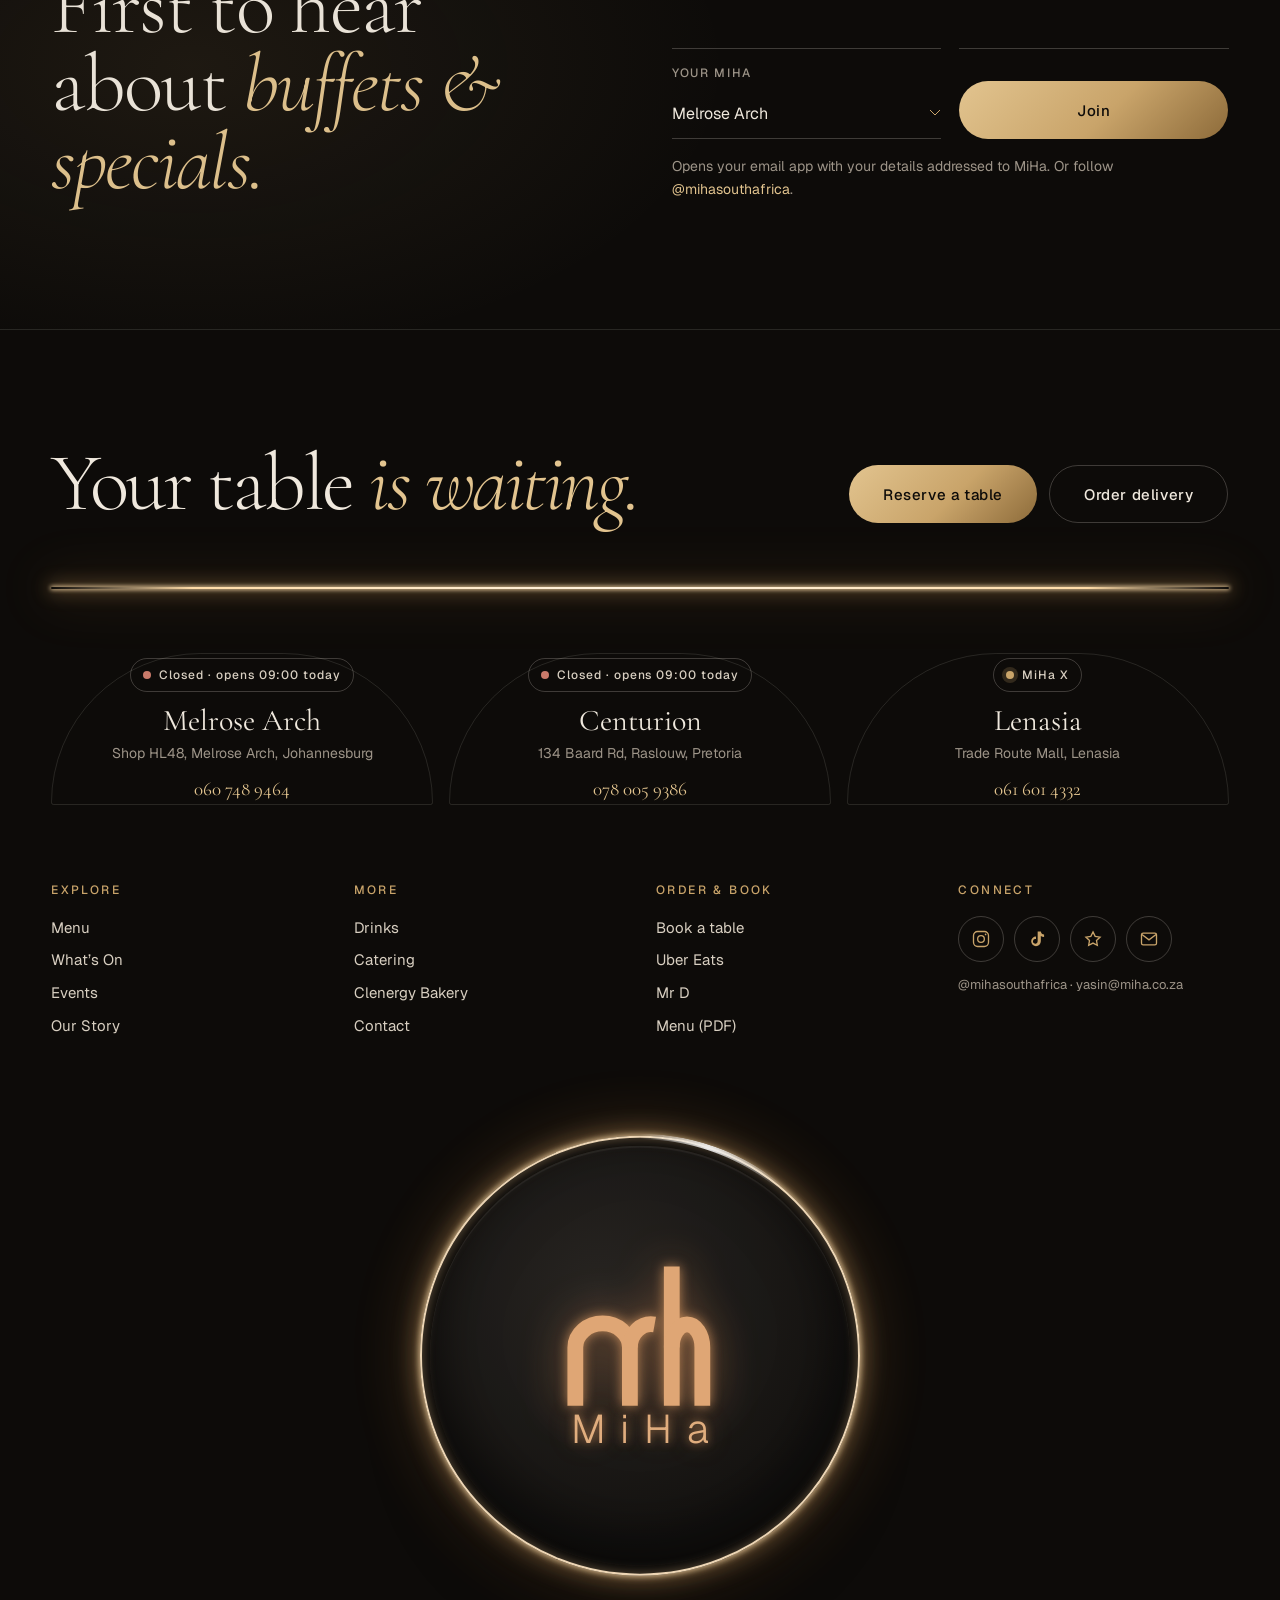
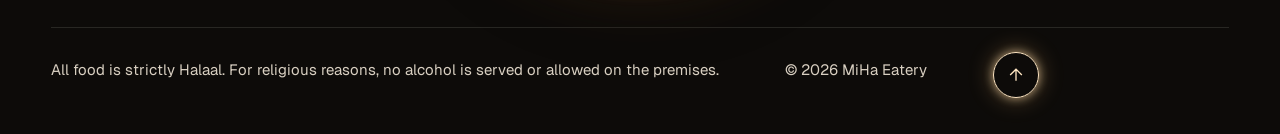
==== commit cc8cb9b2: "What's On v2 (countdown, calendar), new footer, menu download section, logo disc on every loader, st" ====
--- a/bakery.html
+++ b/bakery.html
@@ -26,12 +26,16 @@
 <link rel="preconnect" href="https://fonts.googleapis.com">
 <link rel="preconnect" href="https://fonts.gstatic.com" crossorigin>
 <link href="https://fonts.googleapis.com/css2?family=Amiri:wght@700&family=Cormorant+Garamond:ital,wght@0,300;0,400;0,500;0,700;1,300;1,400&family=Geist:wght@300;400;500;600&display=swap" rel="stylesheet">
-<link rel="stylesheet" href="style.css?v=mws9yls7">
+<link rel="stylesheet" href="style.css?v=mwsa7z7p">
 <script>document.documentElement.classList.replace('no-js','js');try{var t=localStorage.getItem('miha-theme');if(t)document.documentElement.dataset.theme=t}catch(e){}</script>
 </head>
 <body>
 <a class="skip" href="#main">Skip to content</a>
-<div class="curtain" aria-hidden="true"><svg class="mh curtain__mark" viewBox="40 50 440 430" fill="none" stroke="currentColor" stroke-width="46" aria-hidden="true"><path pathLength="1" d="M73 470V300a79.5 70 0 0 1 159 0v170"/><path pathLength="1" d="M232 300a62 68 0 0 1 72-67"/><path pathLength="1" d="M354 64v406"/><path pathLength="1" d="M354 300a44.5 67 0 0 1 89 0v170"/></svg><p class="curtain__word">MiHa</p></div>
+<div class="loader" aria-hidden="true">
+  <div class="loader__panel loader__panel--top"></div><div class="loader__panel loader__panel--bottom"></div>
+  <div class="loader__inner"><svg class="mh loader__mark" viewBox="40 50 440 430" fill="none" stroke="currentColor" stroke-width="46" aria-hidden="true"><path pathLength="1" d="M73 470V300a79.5 70 0 0 1 159 0v170"/><path pathLength="1" d="M232 300a62 68 0 0 1 72-67"/><path pathLength="1" d="M354 64v406"/><path pathLength="1" d="M354 300a44.5 67 0 0 1 89 0v170"/></svg><div class="loader__word">MiHa</div><div class="loader__line"><i></i></div><div class="loader__meta"><span>Miya</span><span class="loader__count">00</span><span>Hassim</span></div></div>
+</div>
+<div class="curtain" aria-hidden="true"><div class="curtain__disc"><svg class="mh curtain__mark" viewBox="40 50 440 430" fill="none" stroke="currentColor" stroke-width="46" aria-hidden="true"><path pathLength="1" d="M73 470V300a79.5 70 0 0 1 159 0v170"/><path pathLength="1" d="M232 300a62 68 0 0 1 72-67"/><path pathLength="1" d="M354 64v406"/><path pathLength="1" d="M354 300a44.5 67 0 0 1 89 0v170"/></svg><p class="curtain__word">MiHa</p></div></div>
 <div class="cursor" aria-hidden="true"><div class="cursor__dot"></div><div class="cursor__ring"><span class="cursor__label"></span></div></div>
 <div class="grain" aria-hidden="true"></div>
 
@@ -124,27 +128,47 @@
 </section>
 <footer class="footer">
   <div class="wrap">
+    <div class="fcta">
+      <h2 class="fcta__title">Your table <em>is waiting.</em></h2>
+      <div class="fcta__btns"><a class="btn btn--gold btn--lg" href="reserve.html#book"><span>Reserve a table</span></a><a class="btn btn--ghost btn--lg" href="https://www.ubereats.com/za/search?q=MiHa%20Melrose%20Arch" target="_blank" rel="noopener"><span>Order delivery</span></a></div>
+    </div>
+    <div class="led fcta__led" aria-hidden="true"></div>
+    <div class="fbranches">
+      <a class="fbranch" data-branch="jhb" href="https://www.google.com/maps/search/?api=1&query=MiHa+Eatery+Melrose+Arch" target="_blank" rel="noopener"><span class="status"><i></i><em>…</em></span><b>Melrose Arch</b><small>Shop HL48, Melrose Arch, Johannesburg</small><span class="fbranch__tel">060 748 9464</span></a>
+      <a class="fbranch" data-branch="pta" href="https://www.google.com/maps/search/?api=1&query=MiHa+Eatery+134+Baard+Rd+Raslouw" target="_blank" rel="noopener"><span class="status"><i></i><em>…</em></span><b>Centurion</b><small>134 Baard Rd, Raslouw, Pretoria</small><span class="fbranch__tel">078 005 9386</span></a>
+      <a class="fbranch" href="https://www.instagram.com/mihax_lenasia/" target="_blank" rel="noopener"><span class="status status--new"><i></i><em>MiHa X</em></span><b>Lenasia</b><small>Trade Route Mall, Lenasia</small><span class="fbranch__tel">061 601 4332</span></a>
+    </div>
     <div class="footer__grid">
-      <div><h3>Visit us</h3><p><b>Melrose Arch</b><br>Shop HL48, Melrose Arch, Johannesburg<br><a href="tel:+27607489464">060 748 9464</a></p><p><b>Centurion</b><br>134 Baard Rd, Raslouw, Pretoria<br><a href="tel:+27780059386">078 005 9386</a></p><p><b>MiHa X</b><br>Trade Route Mall, Lenasia<br><a href="tel:+27616014332">061 601 4332</a></p></div>
-      <div><h3>Order online</h3><p><a href="https://www.ubereats.com/za/search?q=MiHa%20Melrose%20Arch" target="_blank" rel="noopener">Uber Eats</a></p><p><a href="https://www.mrdfood.com/" target="_blank" rel="noopener">Mr D</a></p><p><a href="reserve.html#book">Book a table</a></p></div>
-      <div><h3>Explore</h3><p><a href="menu.html">Menu</a></p><p><a href="whats-on.html">What’s On</a></p><p><a href="events.html">Events</a></p><p><a href="story.html">Our Story</a></p><p><a href="drinks.html">Drinks</a></p><p><a href="catering.html">Catering</a></p><p><a href="bakery.html">Clenergy Bakery</a></p><p><a href="contact.html">Contact</a></p></div>
-      <div><h3>Say hello</h3><p><a href="mailto:yasin@miha.co.za">yasin@miha.co.za</a></p><p><a href="https://www.instagram.com/mihasouthafrica/" target="_blank" rel="noopener">Instagram</a></p><p><a href="https://www.tiktok.com/@mihasouthafrica" target="_blank" rel="noopener">TikTok</a></p><p><a href="https://g.page/r/CccsfAQ77eEuEBM/review" target="_blank" rel="noopener">Leave a Google review</a></p></div>
+      <div><h3>Explore</h3><p><a href="menu.html">Menu</a></p><p><a href="whats-on.html">What’s On</a></p><p><a href="events.html">Events</a></p><p><a href="story.html">Our Story</a></p></div>
+      <div><h3>More</h3><p><a href="drinks.html">Drinks</a></p><p><a href="catering.html">Catering</a></p><p><a href="bakery.html">Clenergy Bakery</a></p><p><a href="contact.html">Contact</a></p></div>
+      <div><h3>Order &amp; book</h3><p><a href="reserve.html#book">Book a table</a></p><p><a href="https://www.ubereats.com/za/search?q=MiHa%20Melrose%20Arch" target="_blank" rel="noopener">Uber Eats</a></p><p><a href="https://www.mrdfood.com/" target="_blank" rel="noopener">Mr D</a></p><p><a href="MiHa-Menu.pdf?v=mwsa7z7p" target="_blank" rel="noopener">Menu (PDF)</a></p></div>
+      <div><h3>Connect</h3>
+        <div class="fsocial">
+          <a href="https://www.instagram.com/mihasouthafrica/" target="_blank" rel="noopener" aria-label="MiHa on Instagram"><svg viewBox="0 0 24 24" fill="none" stroke="currentColor" stroke-width="1.6" aria-hidden="true"><rect x="3" y="3" width="18" height="18" rx="5"/><circle cx="12" cy="12" r="4"/><circle cx="17.5" cy="6.5" r="1" fill="currentColor" stroke="none"/></svg></a>
+          <a href="https://www.tiktok.com/@mihasouthafrica" target="_blank" rel="noopener" aria-label="MiHa on TikTok"><svg viewBox="0 0 24 24" fill="currentColor" aria-hidden="true"><path d="M16.6 3c.4 2.1 1.7 3.5 3.9 3.7v3a7.4 7.4 0 01-3.9-1.2v6.3A5.8 5.8 0 1110.8 9v3.1a2.8 2.8 0 102 2.7V3h3.8z"/></svg></a>
+          <a href="https://g.page/r/CccsfAQ77eEuEBM/review" target="_blank" rel="noopener" aria-label="Leave MiHa a Google review"><svg viewBox="0 0 24 24" fill="none" stroke="currentColor" stroke-width="1.6" aria-hidden="true"><path d="M12 3.5l2.6 5.3 5.9.9-4.3 4.1 1 5.8L12 16.9l-5.2 2.7 1-5.8-4.3-4.1 5.9-.9z"/></svg></a>
+          <a href="mailto:yasin@miha.co.za" aria-label="Email MiHa"><svg viewBox="0 0 24 24" fill="none" stroke="currentColor" stroke-width="1.6" aria-hidden="true"><rect x="3" y="5" width="18" height="14" rx="2"/><path d="M3.5 6.5l8.5 6.5 8.5-6.5"/></svg></a>
+        </div>
+        <p class="fsocial__note">@mihasouthafrica · yasin@miha.co.za</p>
+      </div>
     </div>
     <div class="footer__lockup sign" aria-hidden="true"><div class="sign__in"><svg class="mh " viewBox="40 50 440 430" fill="none" stroke="currentColor" stroke-width="46" aria-hidden="true"><path pathLength="1" d="M73 470V300a79.5 70 0 0 1 159 0v170"/><path pathLength="1" d="M232 300a62 68 0 0 1 72-67"/><path pathLength="1" d="M354 64v406"/><path pathLength="1" d="M354 300a44.5 67 0 0 1 89 0v170"/></svg><p>MiHa</p></div></div>
     <div class="footer__base">
       <p>All food is strictly Halaal. For religious reasons, no alcohol is served or allowed on the premises.</p>
       <p>© <span class="year">2026</span> MiHa Eatery</p>
+      <button class="totop" type="button" aria-label="Back to top"><svg viewBox="0 0 24 24" fill="none" stroke="currentColor" stroke-width="1.6" aria-hidden="true"><path d="M12 19V5M5 12l7-7 7 7"/></svg></button>
     </div>
   </div>
 </footer>
 <div class="mbar"><a href="reserve.html#book" class="mbar__main">Reserve</a><a href="tel:+27607489464">Call</a><a href="reserve.html#branches">Directions</a></div>
-<script src="vendor/gsap.min.js?v=mws9yls7"></script>
-<script src="vendor/ScrollTrigger.min.js?v=mws9yls7"></script>
-<script src="vendor/lenis.min.js?v=mws9yls7"></script>
-<script src="main.js?v=mws9yls7"></script>
-<script src="concierge.js?v=mws9yls7"></script>
-<script src="booking.js?v=mws9yls7"></script>
-<script src="picks.js?v=mws9yls7"></script>
-<script src="catering.js?v=mws9yls7"></script>
+<script src="vendor/gsap.min.js?v=mwsa7z7p"></script>
+<script src="vendor/ScrollTrigger.min.js?v=mwsa7z7p"></script>
+<script src="vendor/lenis.min.js?v=mwsa7z7p"></script>
+<script src="main.js?v=mwsa7z7p"></script>
+<script src="concierge.js?v=mwsa7z7p"></script>
+<script src="booking.js?v=mwsa7z7p"></script>
+<script src="picks.js?v=mwsa7z7p"></script>
+<script src="catering.js?v=mwsa7z7p"></script>
+<script src="whatson.js?v=mwsa7z7p"></script>
 </body>
 </html>
--- a/style.css
+++ b/style.css
@@ -1225,3 +1225,118 @@
   .shero{padding:120px 0 80px}
 }
 .phero__row{position:relative;z-index:3}
+@media (max-height:820px) and (min-width:901px){.phero .display,.shero .display{font-size:clamp(68px,11.5vh,124px)}}
+
+/* page-change curtain: the same LED-ringed logo disc, centred */
+.curtain{display:grid;place-items:center}
+.curtain__disc{position:relative;width:min(220px,56vw);aspect-ratio:1;border-radius:50%;display:flex;flex-direction:column;align-items:center;justify-content:center;gap:12px;background:radial-gradient(circle at 40% 35%,#24201c,#141210 70%);box-shadow:inset 0 -20px 50px rgba(0,0,0,.6);opacity:0}
+.curtain__disc::before{content:"";position:absolute;inset:-8px;border-radius:50%;border:2px solid #ffe6c2;box-shadow:0 0 6px 1px rgba(255,222,170,.85),0 0 26px 5px rgba(255,196,120,.4),0 0 80px 16px rgba(255,170,90,.14)}
+.curtain__disc::after{content:"";position:absolute;inset:-10px;border-radius:50%;background:conic-gradient(from var(--ledA),transparent 0deg,rgba(255,255,255,.95) 20deg,transparent 44deg,transparent 360deg);-webkit-mask:radial-gradient(farthest-side,transparent calc(100% - 6px),#000 calc(100% - 5px),#000 100%);mask:radial-gradient(farthest-side,transparent calc(100% - 6px),#000 calc(100% - 5px),#000 100%);animation:ledSpin 1.6s linear infinite}
+.curtain .curtain__mark{width:38%;opacity:1;color:#f0b37e;filter:drop-shadow(0 0 6px rgba(240,170,110,.6))}
+.curtain .curtain__word{font:300 17px/1 var(--sans)!important;letter-spacing:.45em;padding-left:.45em;color:#f3bd8a}
+
+/* =========================================================
+   WHAT'S ON v2
+   ========================================================= */
+.cdown{position:relative;overflow:hidden;text-align:center;padding:clamp(40px,5vw,64px) clamp(20px,4vw,56px);border:1px solid rgba(201,164,106,.4);border-radius:999px 999px 24px 24px;background:radial-gradient(70% 90% at 50% 0%,rgba(255,200,130,.09),transparent 70%),var(--ink-2)}
+.cdown__led{position:absolute;left:18%;right:18%;top:22px;height:2px;border-radius:2px;background:linear-gradient(90deg,transparent,#ffdca8 20%,#fff4e2 50%,#ffdca8 80%,transparent);box-shadow:0 0 5px 1px rgba(255,222,170,.85),0 0 18px 3px rgba(255,196,120,.38)}
+.cdown .eyebrow{justify-content:center;margin-top:18px}
+.cdown__name{font:300 clamp(36px,4.6vw,64px)/1.05 var(--serif);margin:14px 0 6px}
+.cdown__name em{color:var(--gold-2)}
+.cdown__clock{display:flex;justify-content:center;gap:clamp(10px,2vw,22px);margin:30px 0 32px}
+.cdown__clock div{min-width:clamp(70px,9vw,118px);padding:18px 8px 14px;border:1px solid var(--line-2);border-radius:999px 999px 14px 14px;background:var(--ink)}
+.cdown__clock b{display:block;font:300 clamp(40px,5vw,72px)/1 var(--serif);color:var(--gold-2);font-variant-numeric:tabular-nums;padding-top:10px}
+.cdown__clock span{font:500 10.5px var(--sans);letter-spacing:.2em;text-transform:uppercase;color:var(--muted)}
+.cdown__ctas{display:flex;justify-content:center;gap:12px;flex-wrap:wrap}
+.cdown.is-live .cdown__clock b{color:#ffe6c2;text-shadow:0 0 18px rgba(255,200,130,.55)}
+.week__day{border-radius:999px 999px 14px 14px;padding-top:30px;text-align:center;align-items:center}
+.week__day.is-today{box-shadow:0 0 0 2px #ffe6c2,0 0 18px 3px rgba(255,200,130,.35)}
+.wbuf{display:grid;gap:28px;margin-top:56px}
+.wbuf__card{display:grid;grid-template-columns:4fr 6fr;gap:clamp(24px,4vw,72px);align-items:center;padding:clamp(18px,2.4vw,28px);border:1px solid var(--line);border-radius:22px;background:var(--ink-2)}
+.wbuf__card:nth-child(even){grid-template-columns:6fr 4fr}
+.wbuf__card:nth-child(even) .arch{order:2}
+.wbuf__card .arch{aspect-ratio:3/3.6}
+.wbuf__body h3{font:300 clamp(38px,4vw,60px)/1 var(--serif);margin:14px 0 14px}
+.wbuf__body h3 em{color:var(--gold-2)}
+.wbuf__body > p{color:var(--bone-2);margin-bottom:20px}
+.wbuf__price{list-style:none;padding:0;margin:0 0 22px;display:flex;gap:14px;flex-wrap:wrap}
+.wbuf__price li{display:flex;align-items:baseline;gap:8px;padding:12px 18px;border:1px solid rgba(201,164,106,.45);border-radius:999px}
+.wbuf__price b{font:400 28px/1 var(--serif);color:var(--gold-2)}
+.wbuf__price span{font-size:13px;color:var(--muted)}
+.wbuf__ctas{display:flex;gap:18px;align-items:center;flex-wrap:wrap}
+.celebs{display:grid;grid-template-columns:repeat(3,1fr);gap:16px;margin-top:48px}
+.celeb{padding:30px 26px;border:1px solid var(--line);border-radius:999px 999px 16px 16px;text-align:center;padding-top:44px;transition:border-color .4s,box-shadow .5s}
+.celeb:hover{border-color:#ffe6c2;box-shadow:0 0 14px 2px rgba(255,210,150,.3)}
+.celeb__ic{display:grid;place-items:center;width:50px;height:50px;margin:0 auto 16px;border-radius:50%;border:1px solid rgba(201,164,106,.55);color:var(--gold);font-size:20px}
+.celeb h3{font:400 28px var(--serif);margin-bottom:6px}
+.celeb p{color:var(--muted);font-size:15px}
+@media (max-width:900px){
+  .wbuf__card,.wbuf__card:nth-child(even){grid-template-columns:1fr}
+  .wbuf__card:nth-child(even) .arch{order:0}
+  .wbuf__card .arch{max-width:380px;aspect-ratio:3/2.8}
+  .celebs{grid-template-columns:1fr 1fr}
+  .cdown{border-radius:28px}
+  .cdown__clock div{min-width:0;flex:1}
+}
+@media (max-width:420px){.celebs{grid-template-columns:1fr}}
+
+/* Menu: "Take the menu with you" download section */
+.mdl{padding:clamp(100px,12vw,170px) 0;border-top:1px solid var(--line);background:radial-gradient(55% 70% at 25% 50%,rgba(255,190,120,.08),transparent 70%),var(--ink)}
+.mdl__grid{display:grid;grid-template-columns:5fr 7fr;gap:clamp(40px,7vw,120px);align-items:center}
+.mdl__book{position:relative;display:block;justify-self:center;width:min(100%,360px);perspective:1200px}
+.mdl__book img{position:relative;z-index:1;width:100%;border-radius:6px;transform:rotate(-4deg);box-shadow:0 0 0 1px rgba(201,164,106,.35),0 50px 90px -30px rgba(0,0,0,.9);transition:transform .8s var(--ease),box-shadow .6s}
+.mdl__book::before{content:"";position:absolute;inset:6% -4% -4% 8%;border-radius:6px;background:#1a1612;transform:rotate(3deg);box-shadow:0 30px 60px -30px rgba(0,0,0,.8)}
+.mdl__glow{position:absolute;inset:-12%;z-index:0;border-radius:50%;background:radial-gradient(circle,rgba(255,200,130,.22),transparent 65%);filter:blur(10px)}
+.mdl__book:hover img{transform:rotate(0) translateY(-6px) scale(1.02);box-shadow:0 0 0 1.5px #ffe6c2,0 0 18px 3px rgba(255,210,150,.45),0 60px 100px -30px rgba(0,0,0,.9)}
+.mdl__copy .lead{margin:18px 0 26px}
+.mdl__list{list-style:none;padding:0;margin:0 0 30px;border-top:1px solid var(--line)}
+.mdl__list li{display:grid;grid-template-columns:56px 1fr;gap:14px;align-items:center;padding:16px 0;border-bottom:1px solid var(--line)}
+.mdl__list b{display:grid;place-items:center;width:46px;height:46px;border-radius:50%;border:1px solid rgba(201,164,106,.55);font:400 20px var(--serif);color:var(--gold-2)}
+.mdl__list span{color:var(--bone-2)}
+.mdl__ctas{display:flex;gap:12px;flex-wrap:wrap}
+.mdl__note{margin-top:22px;font-size:13px;color:var(--muted)}
+@media (max-width:900px){.mdl__grid{grid-template-columns:1fr}.mdl__book{width:min(78%,300px)}}
+
+/* buttons never move on hover, anywhere on the site (glow + fill only) */
+.btn,.btn:hover,.btn span,.mag,.mag:hover,.cc-btn:hover,.theme-toggle:hover,.halal:hover,.pick:hover,.occ-pick__btn:hover,.order__card:hover,.bk-time:hover,.bk-date:hover,.mfilters button:hover,.nav__burger:hover,.link-arrow:hover,.cquick__item:hover,.picks-pill:hover{transform:none!important;translate:none!important}
+.btn:active{transform:none!important;filter:brightness(.95)}
+.order__card:hover i{transform:translateY(-50%)}
+
+/* =========================================================
+   FOOTER v2
+   ========================================================= */
+.footer{padding-top:clamp(80px,9vw,120px)}
+.fcta{display:flex;justify-content:space-between;align-items:flex-end;gap:28px;flex-wrap:wrap}
+.fcta__title{font:300 clamp(48px,6.4vw,104px)/.95 var(--serif);letter-spacing:-.03em}
+.fcta__title em{color:var(--gold-2)}
+.fcta__btns{display:flex;gap:12px;flex-wrap:wrap}
+.fcta__led{margin:clamp(40px,5vw,64px) 0}
+.fbranches{display:grid;grid-template-columns:repeat(3,1fr);gap:16px;margin-bottom:clamp(48px,6vw,80px)}
+.fbranch{position:relative;display:flex;flex-direction:column;gap:6px;padding:28px 24px 24px;border:1px solid var(--line);border-radius:999px 999px 16px 16px;padding-top:44px;text-align:center;align-items:center;background:var(--ink-2);background-image:none!important;transition:border-color .4s,box-shadow .5s}
+.fbranch:hover{border-color:#ffe6c2;box-shadow:0 0 14px 2px rgba(255,210,150,.3)}
+.fbranch .status{margin-bottom:8px}
+.fbranch b{font:400 30px/1 var(--serif);color:var(--bone)}
+.fbranch small{color:var(--muted);font-size:14px}
+.fbranch__tel{margin-top:6px;font:400 19px var(--serif);color:var(--gold-2)}
+.status--new i{background:var(--gold)!important;box-shadow:0 0 0 4px rgba(201,164,106,.2)}
+.footer__grid{grid-template-columns:repeat(4,1fr)}
+.fsocial{display:flex;gap:10px;flex-wrap:wrap;margin-bottom:12px}
+.fsocial a{display:grid;place-items:center;width:46px;height:46px;border-radius:50%;border:1px solid var(--line-2);color:var(--gold);background-image:none!important;padding:0;transition:border-color .4s,box-shadow .5s,color .3s}
+.fsocial a:hover{border-color:#ffe6c2;color:#ffe6c2;box-shadow:0 0 12px 2px rgba(255,210,150,.45)}
+.fsocial svg{width:20px;height:20px}
+.fsocial__note{font-size:13px!important;color:var(--muted)!important}
+.footer__base{align-items:center}
+.totop{display:grid;place-items:center;width:46px;height:46px;border-radius:50%;border:1px solid #ffe6c2;color:#ffe6c2;box-shadow:0 0 8px 1px rgba(255,222,170,.55),0 0 22px 4px rgba(255,196,120,.22);transition:box-shadow .5s}
+.totop:hover{box-shadow:0 0 12px 2px rgba(255,222,170,.85),0 0 30px 6px rgba(255,196,120,.38)}
+.totop svg{width:20px;height:20px}
+html[data-theme="light"] .totop{border-color:#d9ae6a;color:#a47d3c;box-shadow:0 0 8px 1px rgba(217,174,106,.45)}
+@media (max-width:900px){.fbranches{grid-template-columns:1fr}.footer__grid{grid-template-columns:1fr 1fr}.fcta{align-items:flex-start}}
+@media (max-width:560px){.fcta__btns .btn{flex:1 1 100%}}
+/* contact page: tighten the gap between quick contacts and the branches */
+.sec:has(.cquick){padding-bottom:20px}
+.sec:has(.cquick) + .homes{padding-top:clamp(50px,6vw,80px)}
+/* footer buttons keep their own look (not the footer link underline style) */
+.footer .btn{padding:0 34px;background-size:auto}
+.footer .btn--gold{background:linear-gradient(135deg,var(--gold-2),var(--gold) 55%,var(--gold-deep));color:#0d0b09}
+.footer .btn--ghost{background:none}
+html[data-theme="light"] .footer .btn--gold{background:linear-gradient(135deg,#e2c48f,#c9a46a 55%,#a47d3c)}
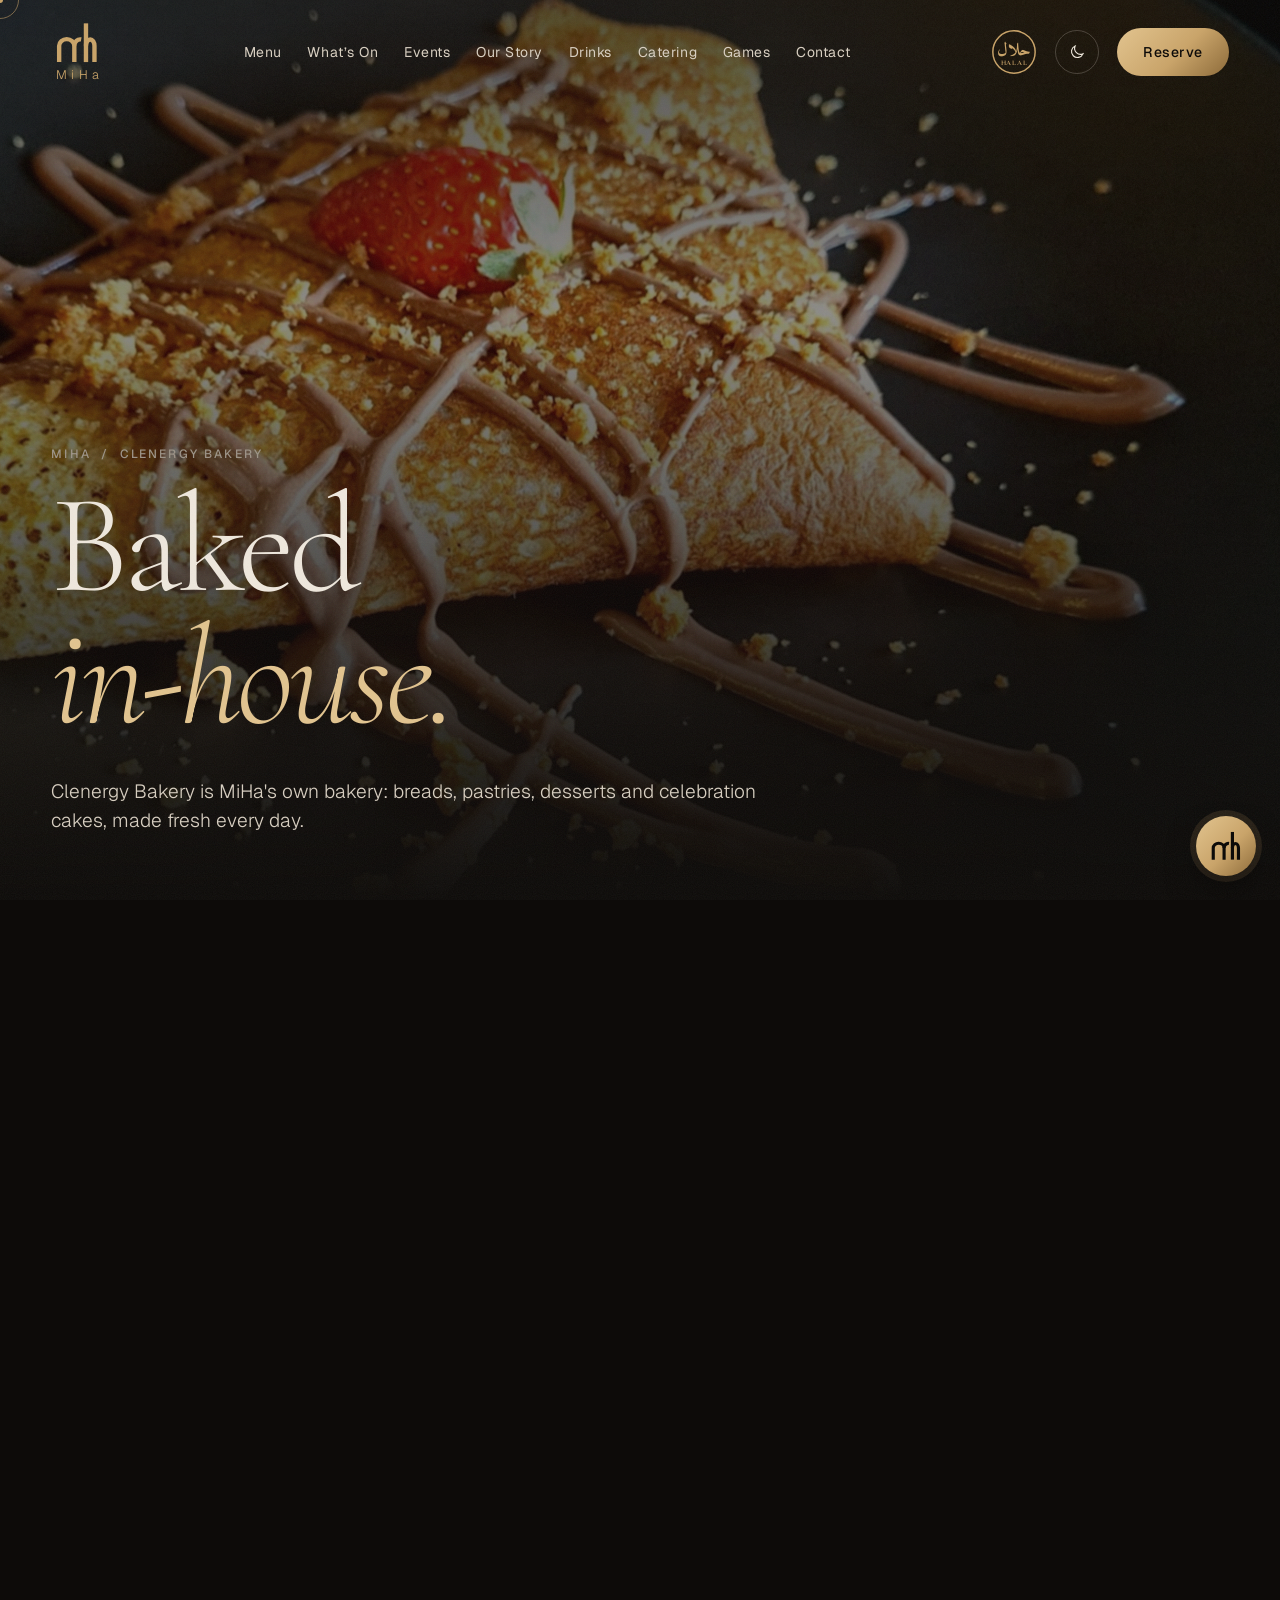
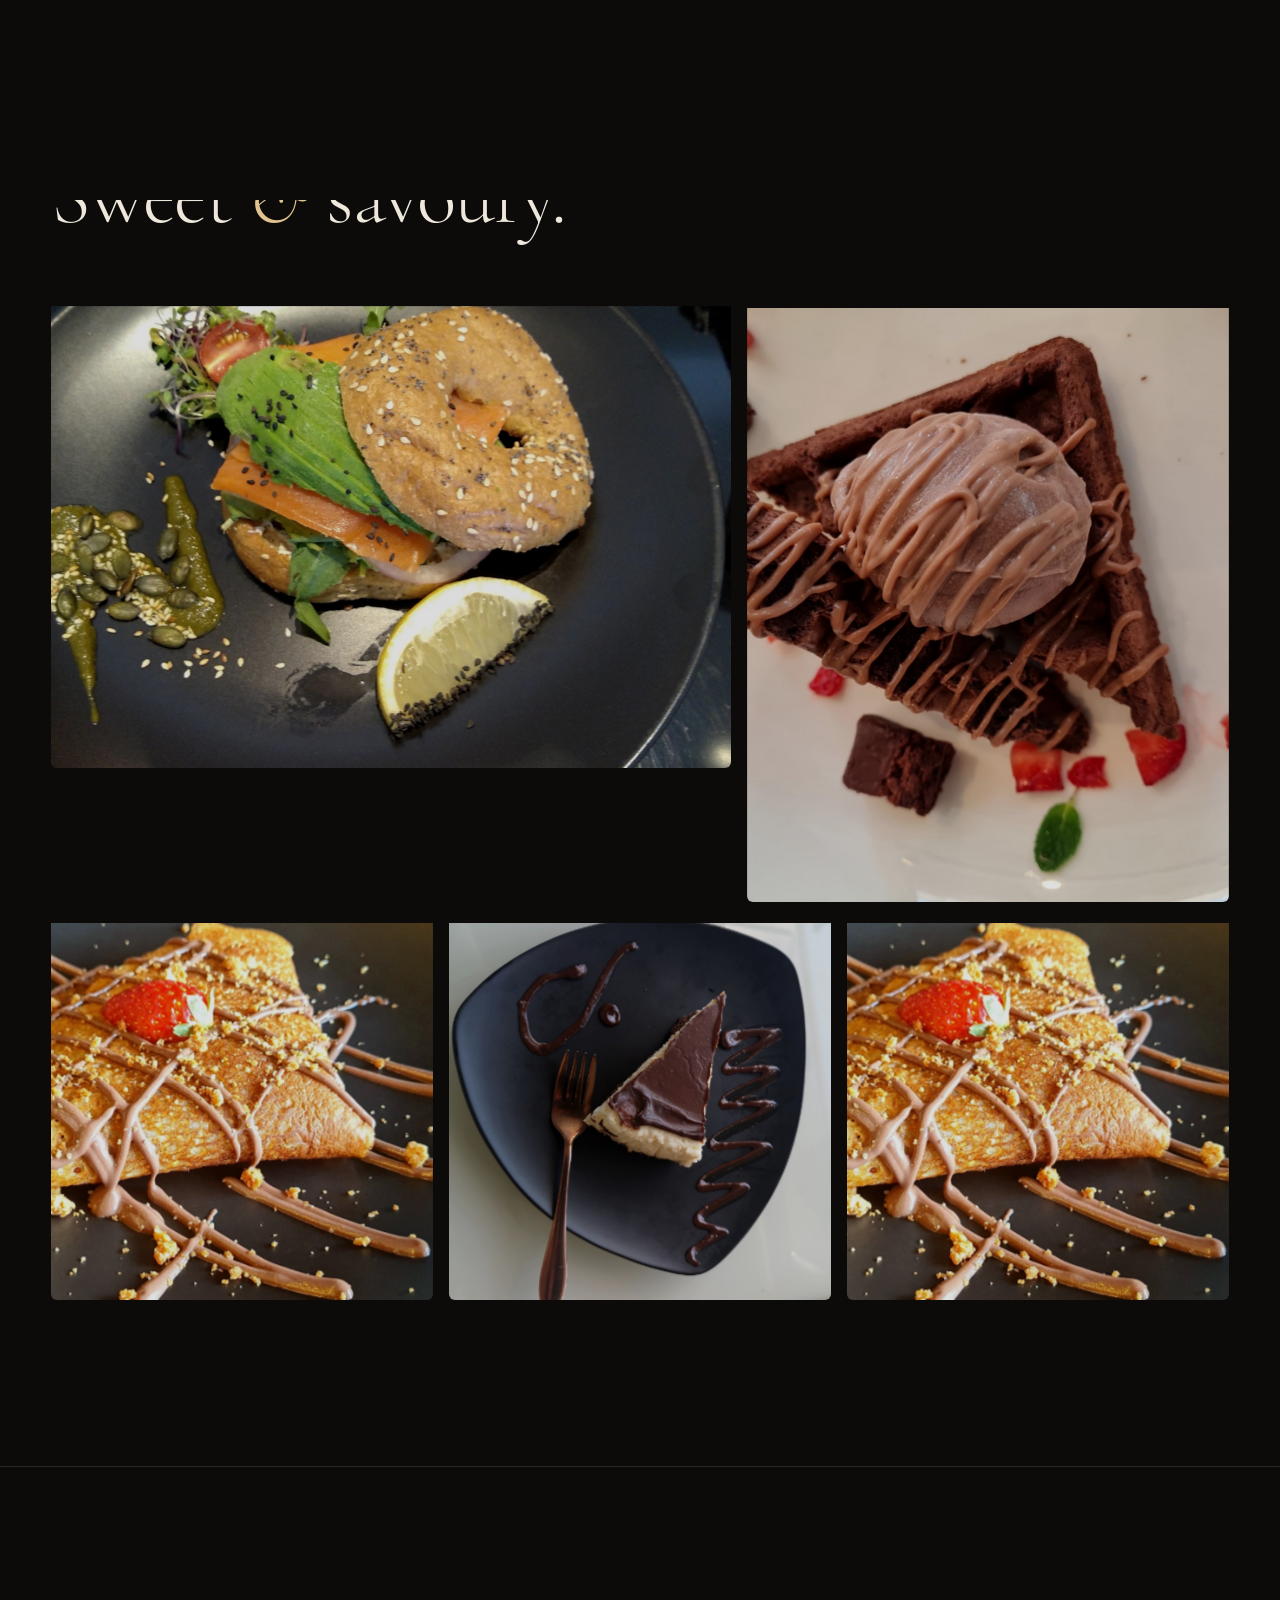
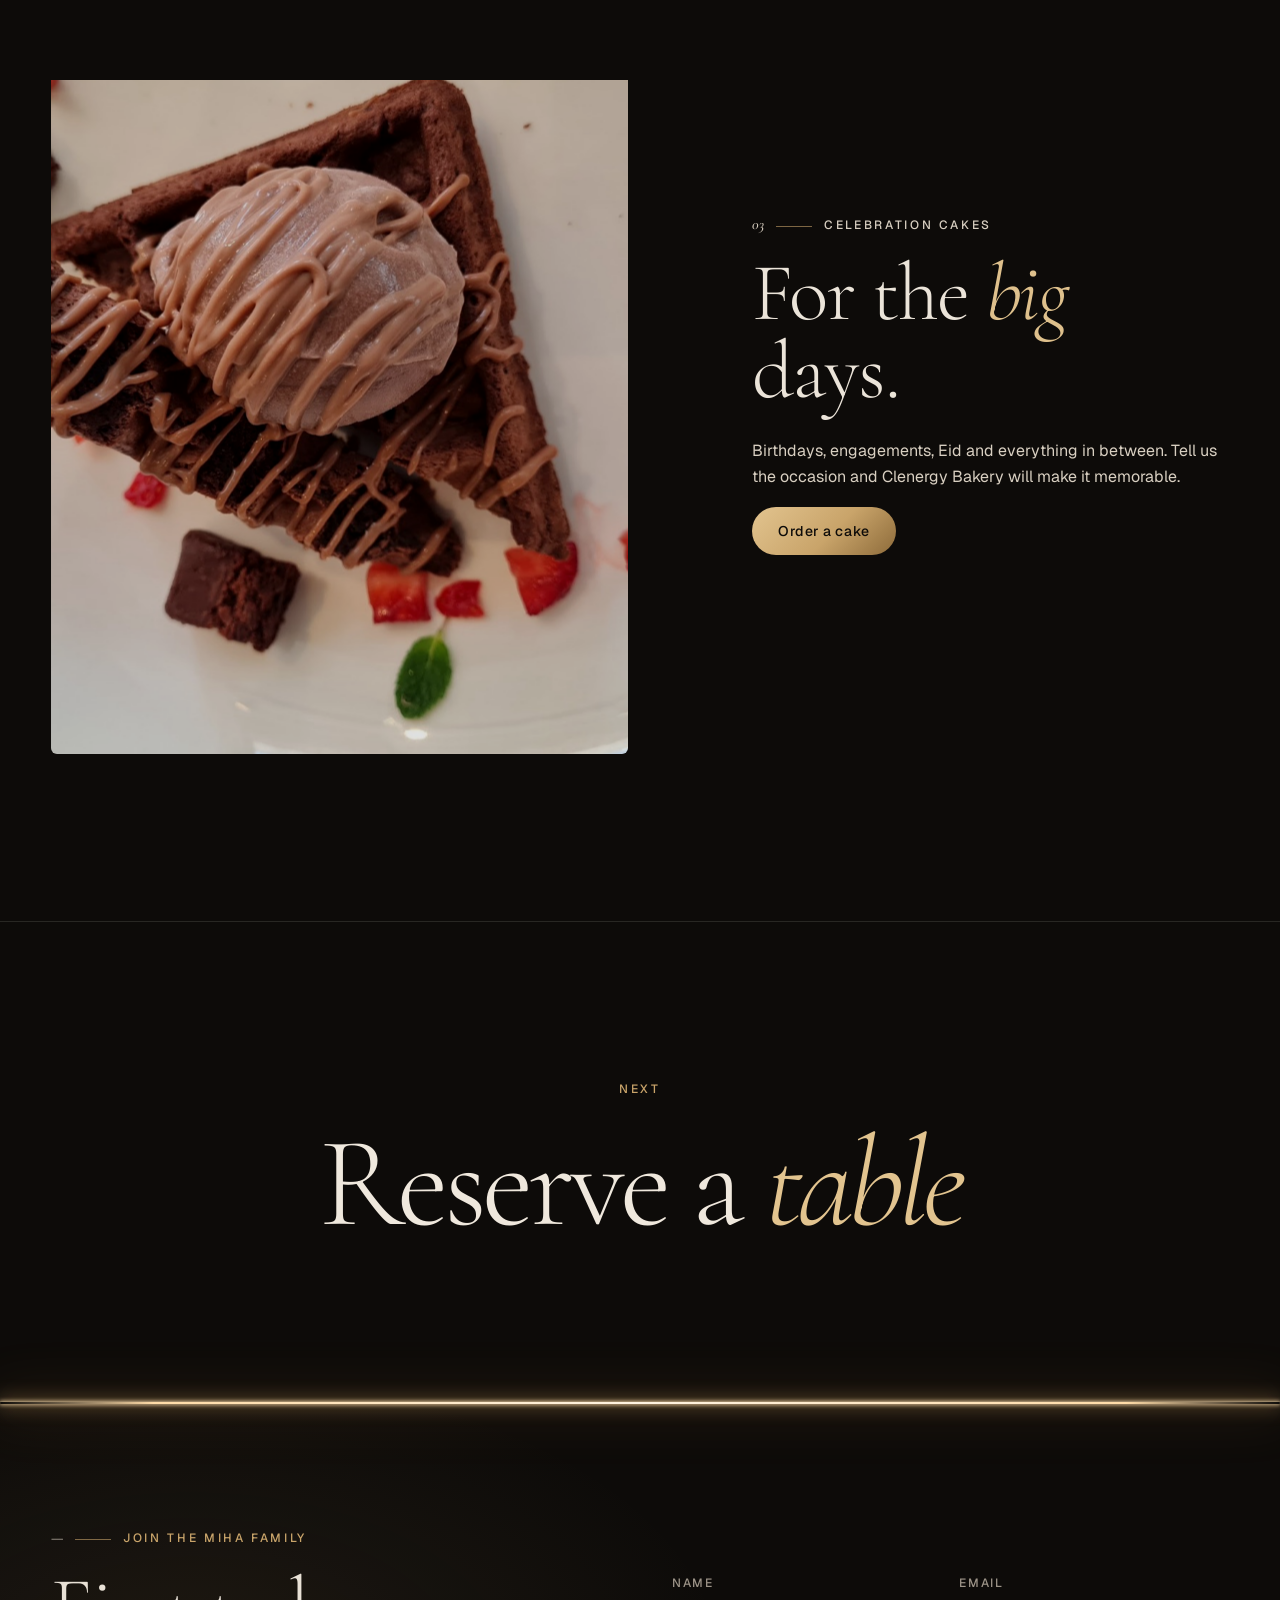
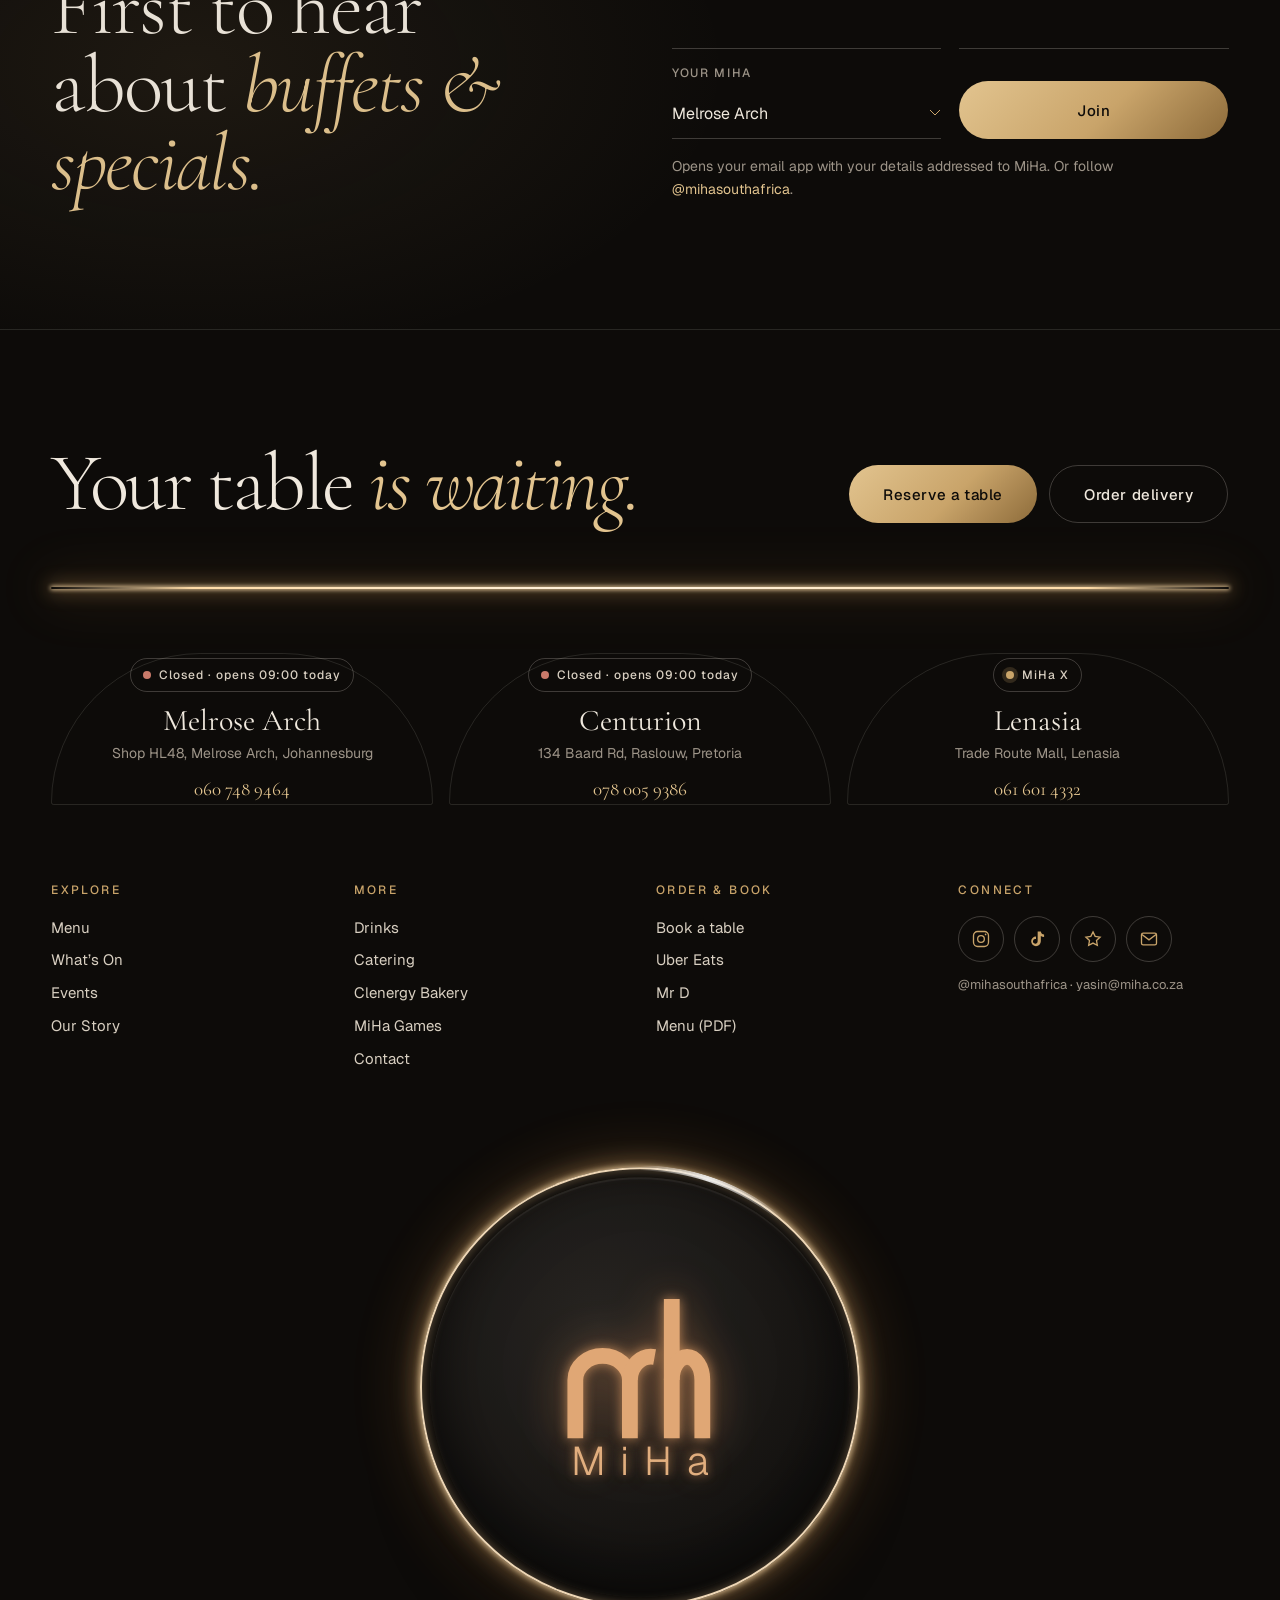
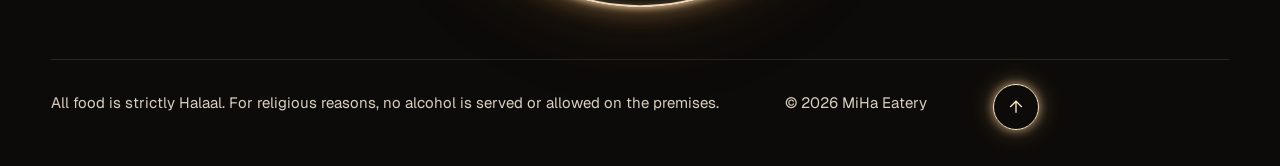
==== commit 8f8c979b: "Add MiHa Games page: seven games with how-to-play rules, linked site-wide Co-Authored-By: Claude Opu" ====
--- a/bakery.html
+++ b/bakery.html
@@ -26,7 +26,7 @@
 <link rel="preconnect" href="https://fonts.googleapis.com">
 <link rel="preconnect" href="https://fonts.gstatic.com" crossorigin>
 <link href="https://fonts.googleapis.com/css2?family=Amiri:wght@700&family=Cormorant+Garamond:ital,wght@0,300;0,400;0,500;0,700;1,300;1,400&family=Geist:wght@300;400;500;600&display=swap" rel="stylesheet">
-<link rel="stylesheet" href="style.css?v=mwsa7z7p">
+<link rel="stylesheet" href="style.css?v=mwsaofd5">
 <script>document.documentElement.classList.replace('no-js','js');try{var t=localStorage.getItem('miha-theme');if(t)document.documentElement.dataset.theme=t}catch(e){}</script>
 </head>
 <body>
@@ -48,6 +48,7 @@
     <a href="story.html">Our Story</a>
     <a href="drinks.html">Drinks</a>
     <a href="catering.html">Catering</a>
+    <a href="games.html">Games</a>
     <a href="contact.html">Contact</a>
   </nav>
   <div class="nav__right">
@@ -67,8 +68,9 @@
     <a href="drinks.html"><small>06</small>Drinks</a>
     <a href="catering.html"><small>07</small>Catering</a>
     <a href="bakery.html"><small>08</small>Bakery</a>
-    <a href="contact.html"><small>09</small>Contact</a>
-    <a href="reserve.html#book"><small>10</small>Reserve</a>
+    <a href="games.html"><small>09</small>MiHa Games</a>
+    <a href="contact.html"><small>10</small>Contact</a>
+    <a href="reserve.html#book"><small>11</small>Reserve</a>
   </nav>
   <p class="drawer__foot">Melrose Arch · Centurion<br>Strictly Halaal · Alcohol-free</p>
 </div>
@@ -140,8 +142,8 @@
     </div>
     <div class="footer__grid">
       <div><h3>Explore</h3><p><a href="menu.html">Menu</a></p><p><a href="whats-on.html">What’s On</a></p><p><a href="events.html">Events</a></p><p><a href="story.html">Our Story</a></p></div>
-      <div><h3>More</h3><p><a href="drinks.html">Drinks</a></p><p><a href="catering.html">Catering</a></p><p><a href="bakery.html">Clenergy Bakery</a></p><p><a href="contact.html">Contact</a></p></div>
-      <div><h3>Order &amp; book</h3><p><a href="reserve.html#book">Book a table</a></p><p><a href="https://www.ubereats.com/za/search?q=MiHa%20Melrose%20Arch" target="_blank" rel="noopener">Uber Eats</a></p><p><a href="https://www.mrdfood.com/" target="_blank" rel="noopener">Mr D</a></p><p><a href="MiHa-Menu.pdf?v=mwsa7z7p" target="_blank" rel="noopener">Menu (PDF)</a></p></div>
+      <div><h3>More</h3><p><a href="drinks.html">Drinks</a></p><p><a href="catering.html">Catering</a></p><p><a href="bakery.html">Clenergy Bakery</a></p><p><a href="games.html">MiHa Games</a></p><p><a href="contact.html">Contact</a></p></div>
+      <div><h3>Order &amp; book</h3><p><a href="reserve.html#book">Book a table</a></p><p><a href="https://www.ubereats.com/za/search?q=MiHa%20Melrose%20Arch" target="_blank" rel="noopener">Uber Eats</a></p><p><a href="https://www.mrdfood.com/" target="_blank" rel="noopener">Mr D</a></p><p><a href="MiHa-Menu.pdf?v=mwsaofd5" target="_blank" rel="noopener">Menu (PDF)</a></p></div>
       <div><h3>Connect</h3>
         <div class="fsocial">
           <a href="https://www.instagram.com/mihasouthafrica/" target="_blank" rel="noopener" aria-label="MiHa on Instagram"><svg viewBox="0 0 24 24" fill="none" stroke="currentColor" stroke-width="1.6" aria-hidden="true"><rect x="3" y="3" width="18" height="18" rx="5"/><circle cx="12" cy="12" r="4"/><circle cx="17.5" cy="6.5" r="1" fill="currentColor" stroke="none"/></svg></a>
@@ -161,14 +163,15 @@
   </div>
 </footer>
 <div class="mbar"><a href="reserve.html#book" class="mbar__main">Reserve</a><a href="tel:+27607489464">Call</a><a href="reserve.html#branches">Directions</a></div>
-<script src="vendor/gsap.min.js?v=mwsa7z7p"></script>
-<script src="vendor/ScrollTrigger.min.js?v=mwsa7z7p"></script>
-<script src="vendor/lenis.min.js?v=mwsa7z7p"></script>
-<script src="main.js?v=mwsa7z7p"></script>
-<script src="concierge.js?v=mwsa7z7p"></script>
-<script src="booking.js?v=mwsa7z7p"></script>
-<script src="picks.js?v=mwsa7z7p"></script>
-<script src="catering.js?v=mwsa7z7p"></script>
-<script src="whatson.js?v=mwsa7z7p"></script>
+<script src="vendor/gsap.min.js?v=mwsaofd5"></script>
+<script src="vendor/ScrollTrigger.min.js?v=mwsaofd5"></script>
+<script src="vendor/lenis.min.js?v=mwsaofd5"></script>
+<script src="main.js?v=mwsaofd5"></script>
+<script src="concierge.js?v=mwsaofd5"></script>
+<script src="booking.js?v=mwsaofd5"></script>
+<script src="picks.js?v=mwsaofd5"></script>
+<script src="catering.js?v=mwsaofd5"></script>
+<script src="whatson.js?v=mwsaofd5"></script>
+<script src="games.js?v=mwsaofd5"></script>
 </body>
 </html>
--- a/style.css
+++ b/style.css
@@ -1340,3 +1340,180 @@
 .footer .btn--gold{background:linear-gradient(135deg,var(--gold-2),var(--gold) 55%,var(--gold-deep));color:#0d0b09}
 .footer .btn--ghost{background:none}
 html[data-theme="light"] .footer .btn--gold{background:linear-gradient(135deg,#e2c48f,#c9a46a 55%,#a47d3c)}
+
+/* =========================================================
+   MiHa Games
+   ========================================================= */
+.ghero__btns{display:flex;flex-wrap:wrap;gap:12px;margin-top:34px}
+.gindex__led{margin:34px 0 40px}
+.gcards{display:grid;grid-template-columns:repeat(auto-fill,minmax(240px,1fr));gap:16px}
+.gcard{position:relative;display:flex;flex-direction:column;gap:8px;padding:26px 24px 22px;border:1px solid var(--line);border-radius:22px;background:linear-gradient(180deg,rgba(255,255,255,.025),transparent);transition:border-color .5s var(--ease),box-shadow .5s var(--ease)}
+.gcard:hover{border-color:rgba(255,222,170,.6);box-shadow:0 0 0 1px rgba(255,222,170,.35),0 0 24px 2px rgba(255,196,120,.18)}
+.gcard__n{font:italic 300 30px/1 var(--serif);color:var(--gold)}
+.gcard__name{font:400 26px/1.1 var(--serif);margin-top:6px}
+.gcard__who{font:500 11px/1 var(--sans);letter-spacing:.18em;text-transform:uppercase;color:var(--gold)}
+.gcard__rule{color:var(--bone-2);font-size:15px;line-height:1.5;flex:1}
+.gcard__go{font:500 13px var(--sans);letter-spacing:.06em;color:var(--bone);margin-top:6px}
+.gcard__go span{color:var(--gold)}
+
+.game__grid{display:grid;grid-template-columns:1fr 1fr;gap:clamp(36px,6vw,100px);align-items:center}
+.game__grid--rev>.game__copy{order:2}
+.game__copy .h2{margin-bottom:6px}
+.game__head{display:flex;justify-content:space-between;align-items:flex-end;gap:32px;flex-wrap:wrap;margin-bottom:28px}
+.game__head>div:first-child{max-width:640px}
+.how{margin-top:26px;padding:22px 24px;border:1px solid var(--line);border-radius:18px;background:rgba(255,255,255,.02)}
+.how__t{font:500 11px/1 var(--sans);letter-spacing:.2em;text-transform:uppercase;color:var(--gold);margin-bottom:12px}
+.how ol{margin:0;padding:0;list-style:none;counter-reset:h;display:grid;gap:9px}
+.how li{counter-increment:h;position:relative;padding-left:34px;color:var(--bone-2);font-size:15px;line-height:1.5}
+.how li::before{content:counter(h);position:absolute;left:0;top:1px;width:22px;height:22px;border-radius:50%;border:1px solid var(--gold);color:var(--gold);font:500 11px/20px var(--sans);text-align:center}
+.how b{color:var(--bone);font-weight:500}
+.game__stats{display:flex;gap:34px;margin:26px 0 0}
+.game__stats div{display:flex;flex-direction:column-reverse;gap:4px}
+.game__stats dt{font:500 11px var(--sans);letter-spacing:.18em;text-transform:uppercase;color:var(--muted)}
+.game__stats dd{margin:0;font:300 46px/1 var(--serif);color:var(--gold-2)}
+
+/* shared stage */
+.stage,.tp-wrap{position:relative;width:min(100%,440px);justify-self:center;border-radius:200px 200px 26px 26px;overflow:hidden;background:radial-gradient(90% 60% at 50% 100%,rgba(255,190,120,.12),transparent 70%),#100d0a;border:1px solid rgba(255,222,170,.3);box-shadow:0 0 0 1px rgba(255,222,170,.12),0 0 34px 2px rgba(255,196,120,.14),0 40px 80px -40px rgba(0,0,0,.9);touch-action:manipulation;user-select:none;-webkit-user-select:none}
+.stage__led{position:absolute;inset:0;border-radius:inherit;pointer-events:none;z-index:2;padding:2px;background:conic-gradient(from var(--ledA,0deg),transparent 0 70%,#ffe6c2 80%,#fff 85%,#ffe6c2 90%,transparent);-webkit-mask:linear-gradient(#000 0 0) content-box,linear-gradient(#000 0 0);-webkit-mask-composite:xor;mask-composite:exclude;animation:ledSpin 6s linear infinite}
+.st-canvas{display:block;width:100%;height:auto;aspect-ratio:420/560;cursor:pointer;touch-action:none}
+.stage__overlay{position:absolute;inset:0;z-index:3;display:flex;flex-direction:column;align-items:center;justify-content:center;gap:22px;padding:30px;text-align:center;background:rgba(13,11,9,.66);backdrop-filter:blur(3px);-webkit-backdrop-filter:blur(3px)}
+.stage__overlay[hidden]{display:none}
+.stage__msg{font:300 clamp(26px,3vw,36px)/1.15 var(--serif);color:#efe8dd}
+.stage__msg b{color:#e2c48f;font-weight:400}
+
+/* memory */
+.mm-setup{display:flex;align-items:center;gap:8px;flex-wrap:wrap}
+.mm-setup>span{font:500 11px var(--sans);letter-spacing:.18em;text-transform:uppercase;color:var(--muted);margin-right:4px}
+.mm-setup [data-n],.tt-mode button{width:44px;height:44px;border-radius:50%;border:1px solid var(--line-2);font:500 15px var(--sans);transition:border-color .4s,box-shadow .4s,background .4s,color .4s}
+.mm-setup [data-n].is-on,.tt-mode button.is-on{background:var(--gold);color:#0d0b09;border-color:var(--gold);box-shadow:0 0 16px rgba(255,196,120,.4)}
+.mm-new{margin-left:8px}
+.mm-score{display:flex;flex-wrap:wrap;gap:10px;margin-bottom:20px}
+.mm-score span{padding:8px 16px;border:1px solid var(--line);border-radius:40px;font-size:14px;color:var(--bone-2)}
+.mm-score b{color:var(--bone);font-weight:500;margin-left:4px}
+.mm-score .is-turn{border-color:rgba(255,222,170,.7);color:var(--bone);box-shadow:0 0 0 1px rgba(255,222,170,.3),0 0 16px rgba(255,196,120,.25)}
+.mm-board{display:grid;grid-template-columns:repeat(4,1fr);gap:clamp(8px,1.4vw,16px);max-width:760px;margin-inline:auto;touch-action:manipulation}
+.mm-card{aspect-ratio:3/4;perspective:900px;padding:0}
+.mm-card__in{position:relative;display:block;width:100%;height:100%;transition:transform .6s var(--ease);transform-style:preserve-3d}
+.mm-card.is-up .mm-card__in{transform:rotateY(180deg)}
+.mm-card__back,.mm-card__front{position:absolute;inset:0;border-radius:120px 120px 12px 12px;overflow:hidden;backface-visibility:hidden;-webkit-backface-visibility:hidden}
+.mm-card__back{display:grid;place-items:center;background:radial-gradient(80% 60% at 50% 30%,rgba(201,164,106,.18),transparent),#16120e;border:1px solid rgba(201,164,106,.35);color:#c9a46a}
+.mm-card__back svg{width:42%;opacity:.85}
+.mm-card:hover .mm-card__back{box-shadow:inset 0 0 0 1px rgba(255,222,170,.6),0 0 18px rgba(255,196,120,.25)}
+.mm-card__front{transform:rotateY(180deg);background:#16120e}
+.mm-card__front img{width:100%;height:100%;object-fit:cover}
+.mm-card__front em{position:absolute;left:0;right:0;bottom:0;padding:18px 8px 8px;font:500 clamp(10px,1.1vw,13px)/1.2 var(--sans);font-style:normal;text-align:center;color:#efe8dd;background:linear-gradient(transparent,rgba(0,0,0,.75))}
+.mm-card.is-done .mm-card__front{box-shadow:0 0 0 2px #ffe6c2,0 0 20px rgba(255,196,120,.5)}
+.mm-win{margin-top:30px;text-align:center;display:flex;flex-direction:column;align-items:center;gap:18px}
+.mm-win[hidden]{display:none}
+.mm-win__t{font:300 clamp(28px,3.4vw,44px)/1.15 var(--serif)}
+.mm-win__t b{color:var(--gold-2);font-weight:400}
+
+/* mi vs ha */
+.tt-mode{display:flex;gap:10px;margin-top:24px}
+.tt-mode button{width:auto;height:44px;padding:0 20px;border-radius:40px;font-size:14px}
+.tt-wrap{display:flex;flex-direction:column;align-items:center;gap:20px;width:100%}
+.tt-score{display:flex;gap:10px;flex-wrap:wrap;justify-content:center}
+.tt-s{padding:8px 16px;border:1px solid var(--line);border-radius:40px;font-size:14px;color:var(--bone-2)}
+.tt-s i{font-style:normal}
+.tt-s b{color:var(--bone);font-weight:500;margin-left:4px}
+.tt-board{display:grid;grid-template-columns:repeat(3,1fr);gap:10px;width:min(100%,400px);aspect-ratio:1;padding:10px;border-radius:26px;background:#100d0a;border:1px solid rgba(255,222,170,.3);box-shadow:0 0 34px 2px rgba(255,196,120,.12);touch-action:manipulation}
+.tt-cell{border-radius:16px;background:rgba(255,255,255,.03);border:1px solid rgba(239,232,221,.1);display:grid;place-items:center;transition:background .3s,box-shadow .3s}
+.tt-cell:not(:disabled):hover{box-shadow:inset 0 0 0 1px rgba(255,222,170,.5)}
+.tt-cell:disabled{cursor:default}
+.tt-m{font:300 clamp(34px,6vw,56px)/1 var(--serif);animation:ttIn .35s var(--ease)}
+.tt-m--mi{color:#efe8dd}
+.tt-m--ha{color:#e2c48f;font-style:italic}
+.tt-cell.is-win{background:rgba(201,164,106,.18);box-shadow:0 0 0 1px #ffe6c2,0 0 20px rgba(255,196,120,.45)}
+.tt-board.is-thinking{opacity:.85}
+@keyframes ttIn{from{transform:scale(.5);opacity:0}}
+.tt-msg{font:300 28px/1.2 var(--serif);text-align:center}
+
+/* tap the dish */
+.tp-wrap{border-radius:26px;padding:clamp(14px,2vw,22px)}
+.tp-grid{display:grid;grid-template-columns:repeat(3,1fr);gap:clamp(10px,1.6vw,16px);touch-action:manipulation}
+.tp-hole{position:relative;aspect-ratio:3/4;border-radius:100px 100px 12px 12px;overflow:hidden;background:radial-gradient(70% 50% at 50% 100%,rgba(255,190,120,.1),transparent),#17130f;border:1px solid rgba(239,232,221,.1);padding:0}
+.tp-dish{position:absolute;inset:0;background:center/cover no-repeat;transform:translateY(105%);transition:transform .16s var(--ease)}
+.tp-hole.is-up .tp-dish{transform:none}
+.tp-hole.is-gold .tp-dish{background:radial-gradient(circle at 50% 45%,#fff3d6 0,#e2c48f 30%,#a47d3c 62%,#5a4220 100%)}
+.tp-hole.is-gold .tp-dish::after{content:"+3";position:absolute;inset:0;display:grid;place-items:center;font:400 34px var(--serif);color:#2a1e0c}
+.tp-hole.is-up{border-color:rgba(255,222,170,.6);box-shadow:0 0 16px rgba(255,196,120,.3)}
+.tp-hole.is-hit{box-shadow:0 0 0 2px #ffe6c2,0 0 26px rgba(255,196,120,.7)}
+.tp-hole.is-miss{box-shadow:0 0 0 2px #e0907c}
+.tp-overlay{border-radius:inherit}
+
+/* quiz */
+.qz{width:100%;max-width:560px;justify-self:center;padding:clamp(24px,3vw,38px);border-radius:26px;background:radial-gradient(90% 60% at 50% 0%,rgba(255,190,120,.08),transparent 70%),var(--ink-2);border:1px solid rgba(255,222,170,.3);box-shadow:0 0 34px 2px rgba(255,196,120,.1)}
+.qz__top{display:flex;justify-content:space-between;font:500 12px var(--sans);letter-spacing:.14em;text-transform:uppercase;color:var(--muted)}
+.qz__top b{color:var(--gold);font-weight:500}
+.qz__bar{height:2px;background:var(--line);border-radius:2px;margin:16px 0 26px;overflow:hidden}
+.qz__bar i{display:block;height:100%;width:0;background:linear-gradient(90deg,#ffdca8,#fff4e2);box-shadow:0 0 10px rgba(255,210,150,.9);transition:width .5s var(--ease)}
+.qz__q{font:300 clamp(26px,2.6vw,34px)/1.2 var(--serif);min-height:2.4em}
+.qz__q b{color:var(--gold-2);font-weight:400}
+.qz__a{display:grid;gap:10px;margin:22px 0 4px}
+.qz__a:empty{margin:0}
+.qz__opt{text-align:left;padding:15px 20px;border-radius:14px;border:1px solid var(--line-2);font-size:16px;transition:border-color .3s,background .3s,box-shadow .3s}
+.qz__opt:not(:disabled):hover{border-color:rgba(255,222,170,.7);box-shadow:0 0 14px rgba(255,196,120,.2)}
+.qz__opt:disabled{cursor:default}
+.qz__opt.is-right{border-color:#9fd89a;background:rgba(159,216,154,.14)}
+.qz__opt.is-wrong{border-color:#e0907c;background:rgba(224,144,124,.14)}
+.qz__go{margin-top:22px}
+.qz__go[hidden]{display:none}
+
+/* would you rather */
+.wyr{display:flex;flex-direction:column;align-items:center;gap:24px;width:100%}
+.wyr__card{position:relative;width:min(100%,440px);aspect-ratio:4/5;display:flex;flex-direction:column;justify-content:center;gap:18px;padding:clamp(28px,4vw,48px);border-radius:220px 220px 26px 26px;text-align:center;background:radial-gradient(80% 50% at 50% 20%,rgba(201,164,106,.16),transparent 70%),#15110d;border:1px solid rgba(255,222,170,.35);box-shadow:0 0 0 1px rgba(255,222,170,.12),0 0 34px 2px rgba(255,196,120,.14)}
+.wyr__card.is-flip{animation:wyrFlip .55s var(--ease)}
+@keyframes wyrFlip{0%{transform:perspective(900px) rotateY(80deg);opacity:0}100%{transform:none;opacity:1}}
+.wyr__k{font:500 11px var(--sans);letter-spacing:.22em;text-transform:uppercase;color:#c9a46a}
+.wyr__q{font:300 clamp(26px,3vw,36px)/1.2 var(--serif);color:#efe8dd}
+.wyr__n{font:italic 300 16px var(--serif);color:#9d9488;min-height:1em}
+
+/* dessert chooser */
+.ch-is-touch .ch-mouse,.ch-is-touch .ch-names,.ch-is-touch .ch-list,.ch-is-mouse .ch-touch{display:none}
+.ch-names{display:flex;align-items:flex-end;gap:14px;margin-top:22px}
+.ch-names .field{flex:1}
+.ch-list{list-style:none;padding:0;margin:16px 0 0;display:flex;flex-wrap:wrap;gap:8px}
+.ch-list li{display:flex;align-items:center;gap:8px;padding:6px 8px 6px 14px;border:1px solid var(--line-2);border-radius:40px;font-size:14px}
+.ch-list li::before{content:"";width:8px;height:8px;border-radius:50%;background:var(--c);box-shadow:0 0 8px var(--c)}
+.ch-list li button{width:24px;height:24px;border-radius:50%;color:var(--muted);font-size:16px;line-height:1}
+.ch-list li button:hover{color:var(--bone)}
+.ch-list li.is-win{border-color:#ffe6c2;box-shadow:0 0 0 1px #ffe6c2,0 0 18px rgba(255,196,120,.5)}
+.ch-stage{display:flex;flex-direction:column;align-items:center;gap:26px;width:100%}
+.ch-ring{position:relative;width:min(100%,400px);aspect-ratio:1;border-radius:50%;padding:3px;background:conic-gradient(from var(--ledA,0deg),rgba(255,222,170,.25),#ffe6c2 20%,rgba(255,222,170,.25) 40%,rgba(255,222,170,.25));box-shadow:0 0 30px rgba(255,196,120,.25);touch-action:none;user-select:none;-webkit-user-select:none}
+.ch-ring__in{width:100%;height:100%;border-radius:50%;display:grid;place-items:center;padding:16%;text-align:center;background:radial-gradient(circle at 50% 40%,#1d1813,#0f0c09 70%)}
+.ch-msg{font:300 clamp(24px,2.8vw,32px)/1.2 var(--serif);color:#efe8dd;pointer-events:none}
+.ch-msg b{color:#e2c48f;font-weight:400}
+.ch-ring.is-spinning{animation:ledSpin .5s linear infinite;box-shadow:0 0 50px rgba(255,196,120,.55)}
+.ch-ring.is-done{background:conic-gradient(#ffe6c2,#fff,#ffe6c2);box-shadow:0 0 0 1px #ffe6c2,0 0 60px rgba(255,196,120,.6)}
+.ch-dot{position:absolute;width:78px;height:78px;margin:-39px 0 0 -39px;border-radius:50%;border:3px solid var(--c);box-shadow:0 0 22px var(--c),inset 0 0 18px var(--c);pointer-events:none;transition:opacity .4s,transform .4s;z-index:2}
+.ch-dot.is-out{opacity:0;transform:scale(.4)}
+.ch-dot.is-win{transform:scale(1.35);background:radial-gradient(circle,var(--c),transparent 70%)}
+
+/* light theme: game surfaces stay dark like a lit screen */
+html[data-theme="light"] .gcard{background:#fffaf2}
+html[data-theme="light"] .how{background:#fffaf2}
+html[data-theme="light"] .qz{background:#fffaf2;border-color:rgba(164,125,60,.4)}
+html[data-theme="light"] .mm-setup [data-n].is-on,html[data-theme="light"] .tt-mode button.is-on{color:#fff}
+
+@media (max-width:900px){
+  .game__grid{grid-template-columns:1fr}
+  .game__grid--rev>.game__copy{order:0}
+  .game__head{align-items:flex-start}
+}
+@media (max-width:560px){
+  .gcards{grid-template-columns:1fr}
+  .mm-board{grid-template-columns:repeat(4,1fr);gap:6px}
+  .mm-card__front em{display:none}
+  .game__stats{gap:24px}
+  .game__stats dd{font-size:38px}
+  .mm-new{margin-left:0}
+  .ch-names{flex-wrap:wrap}
+}
+.ch-ring{animation:ledSpin 6s linear infinite}
+/* home: MiHa Games band */
+.gplay{position:relative;padding:clamp(56px,7vw,90px) 0;background:radial-gradient(60% 80% at 80% 50%,rgba(255,190,120,.08),transparent 70%),var(--ink-2)}
+.gplay__in{display:flex;align-items:center;justify-content:space-between;gap:28px;flex-wrap:wrap}
+.gplay__t{font:300 clamp(34px,4.4vw,64px)/1 var(--serif);margin:16px 0 10px;letter-spacing:-.02em}
+.gplay__t em{color:var(--gold-2)}
+.game__copy .how,.game__head .how{margin-top:34px}
+.mm-board{max-width:620px}
